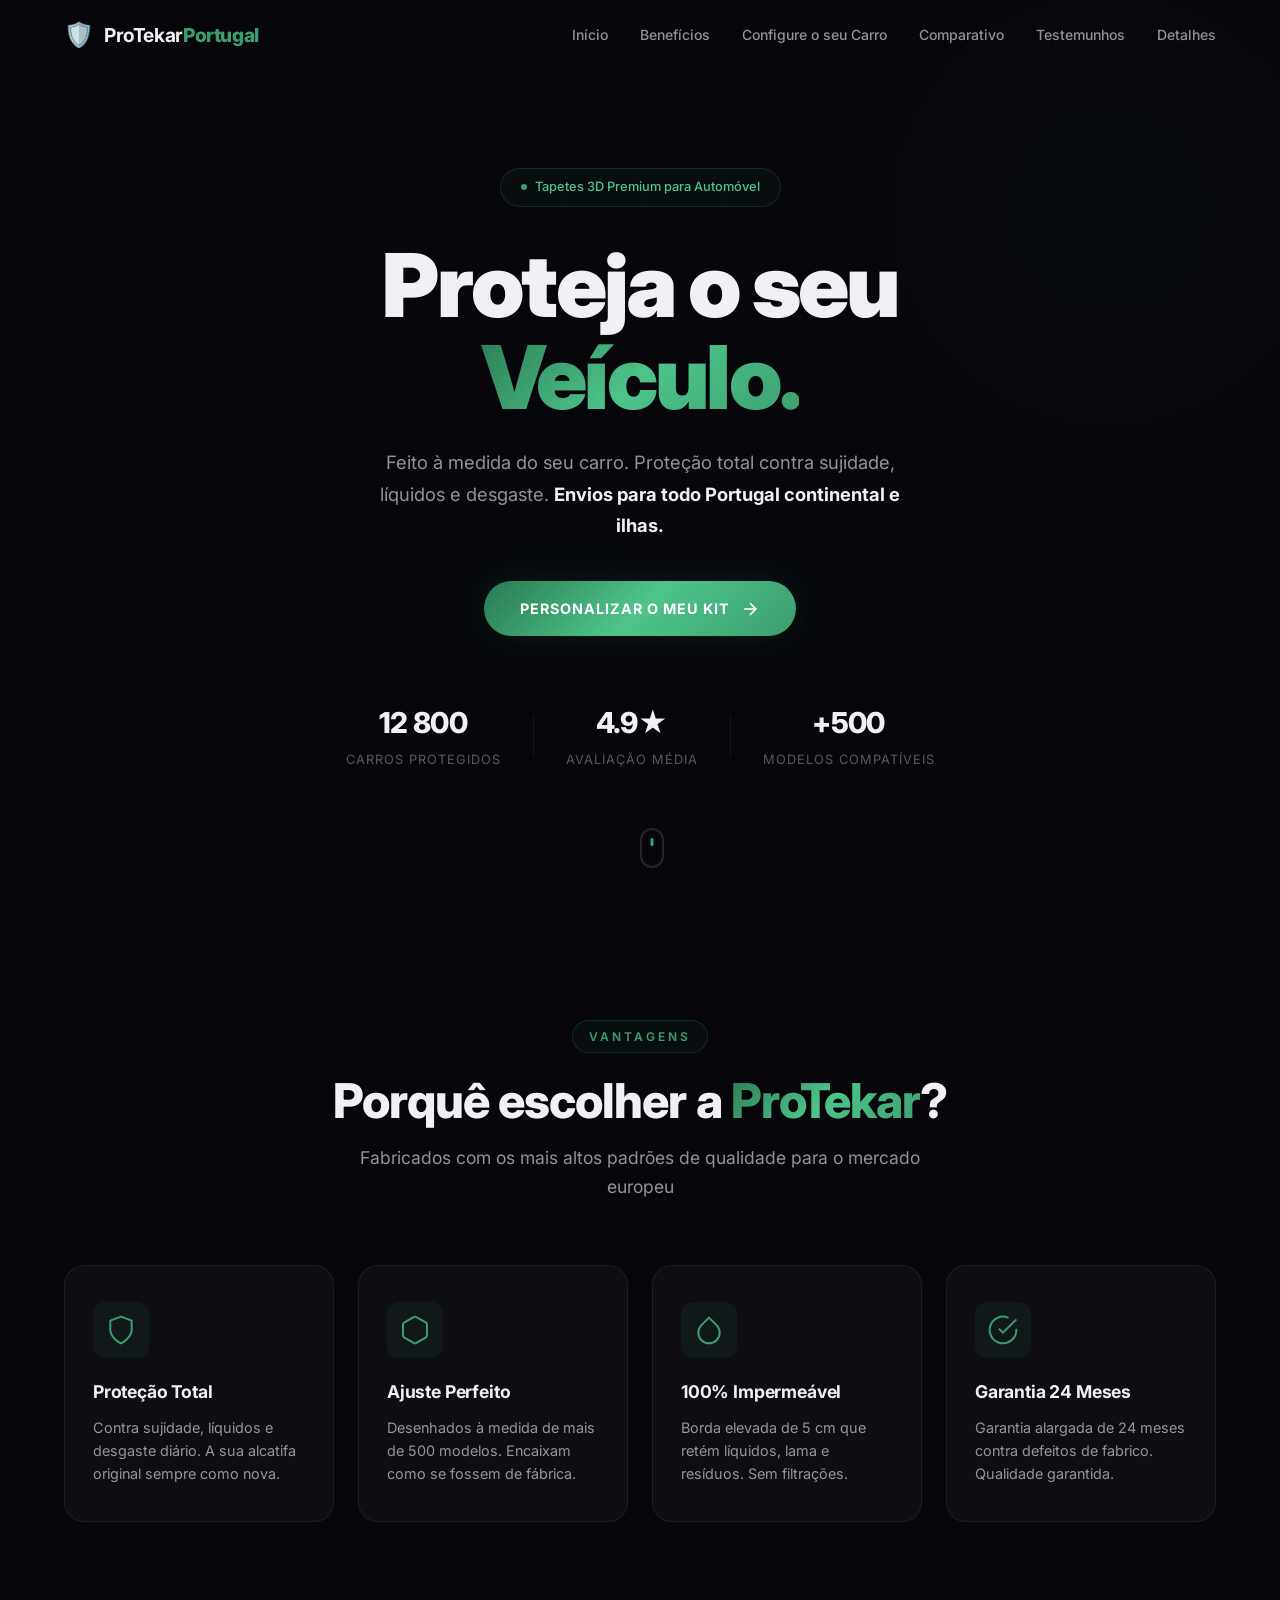
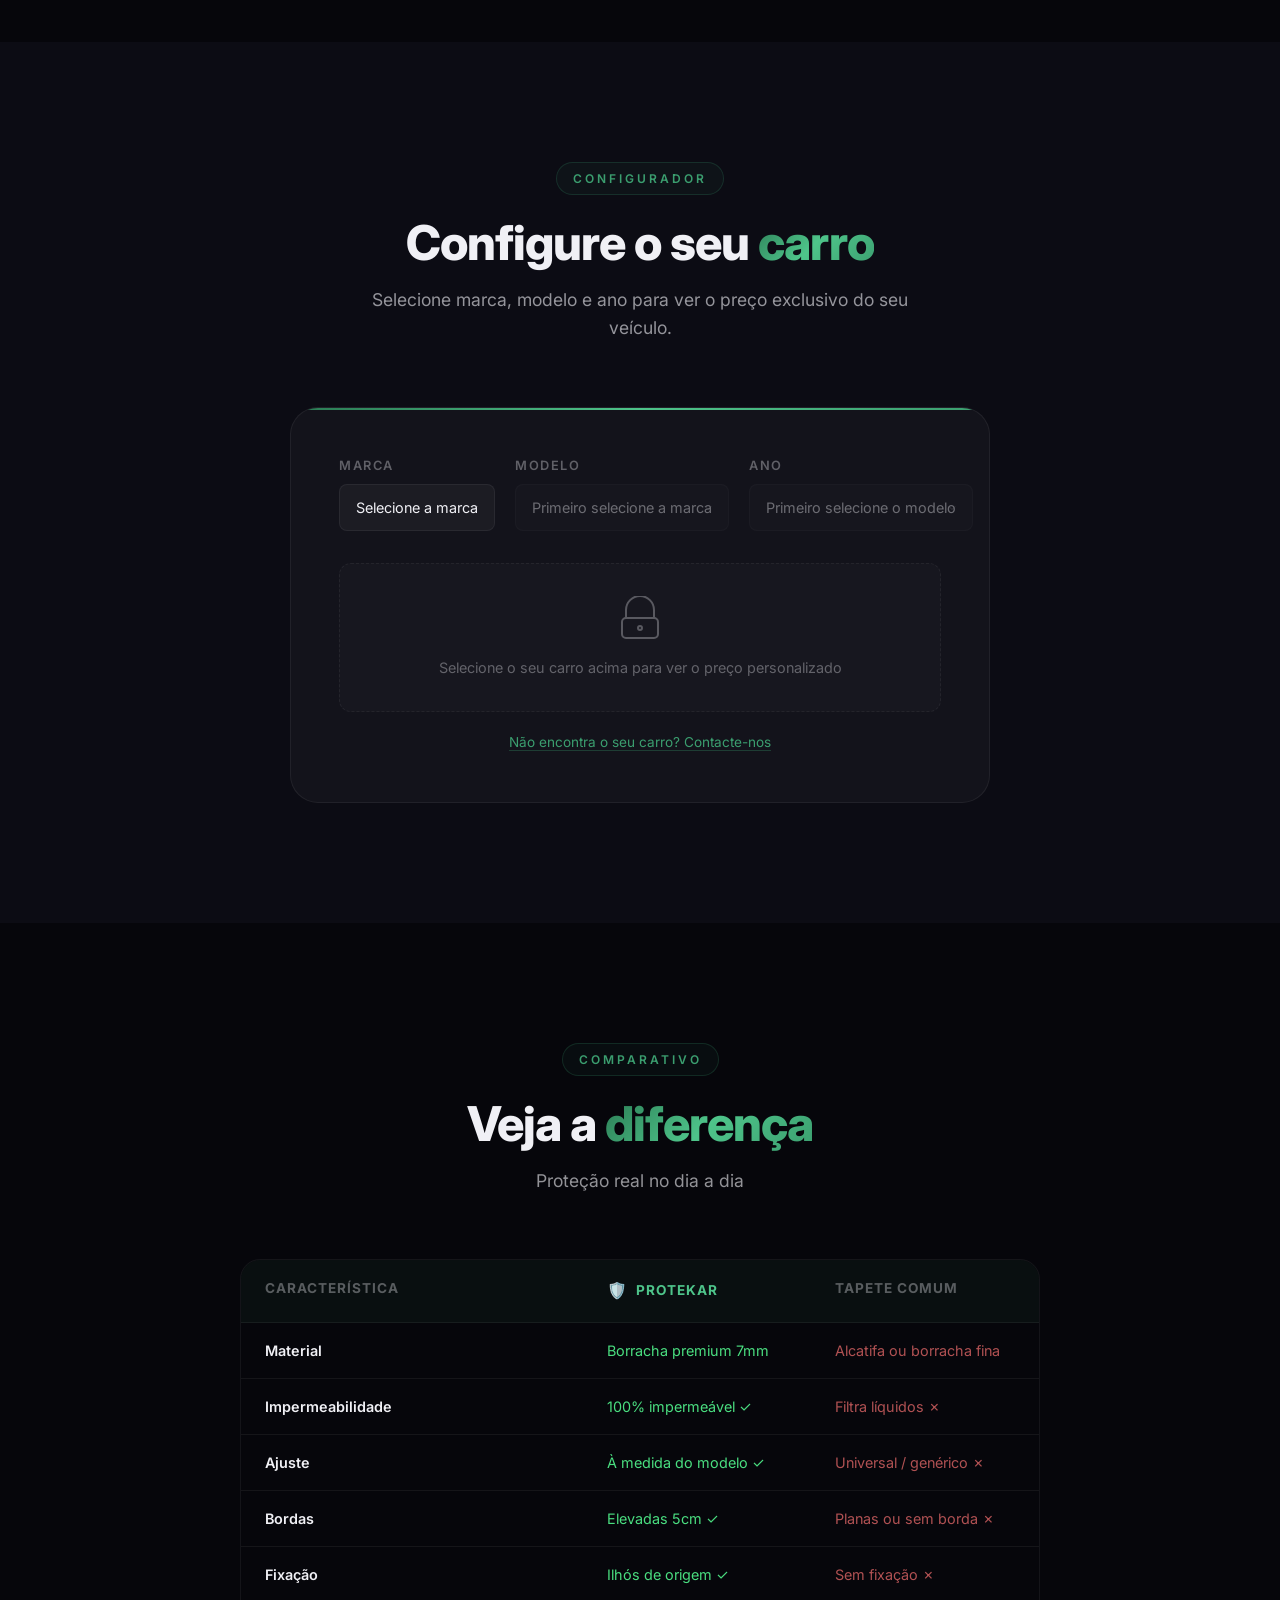
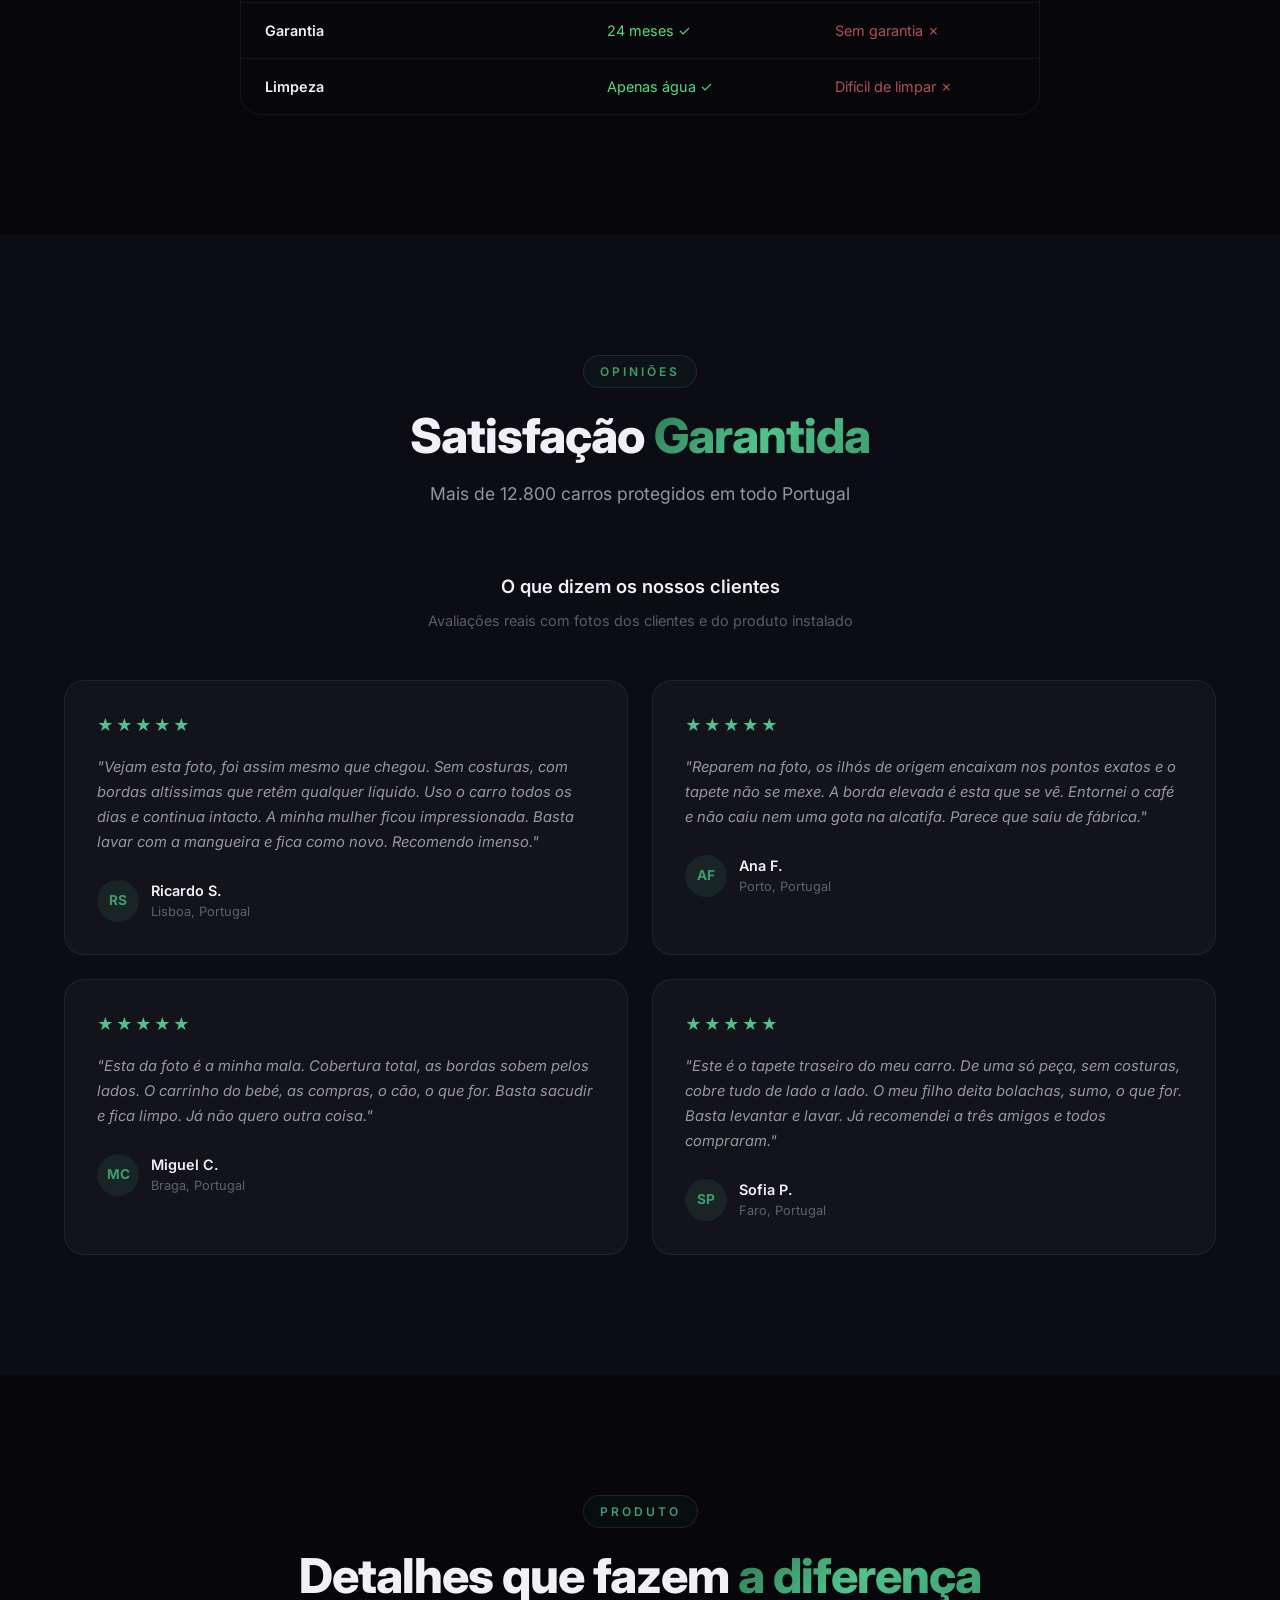
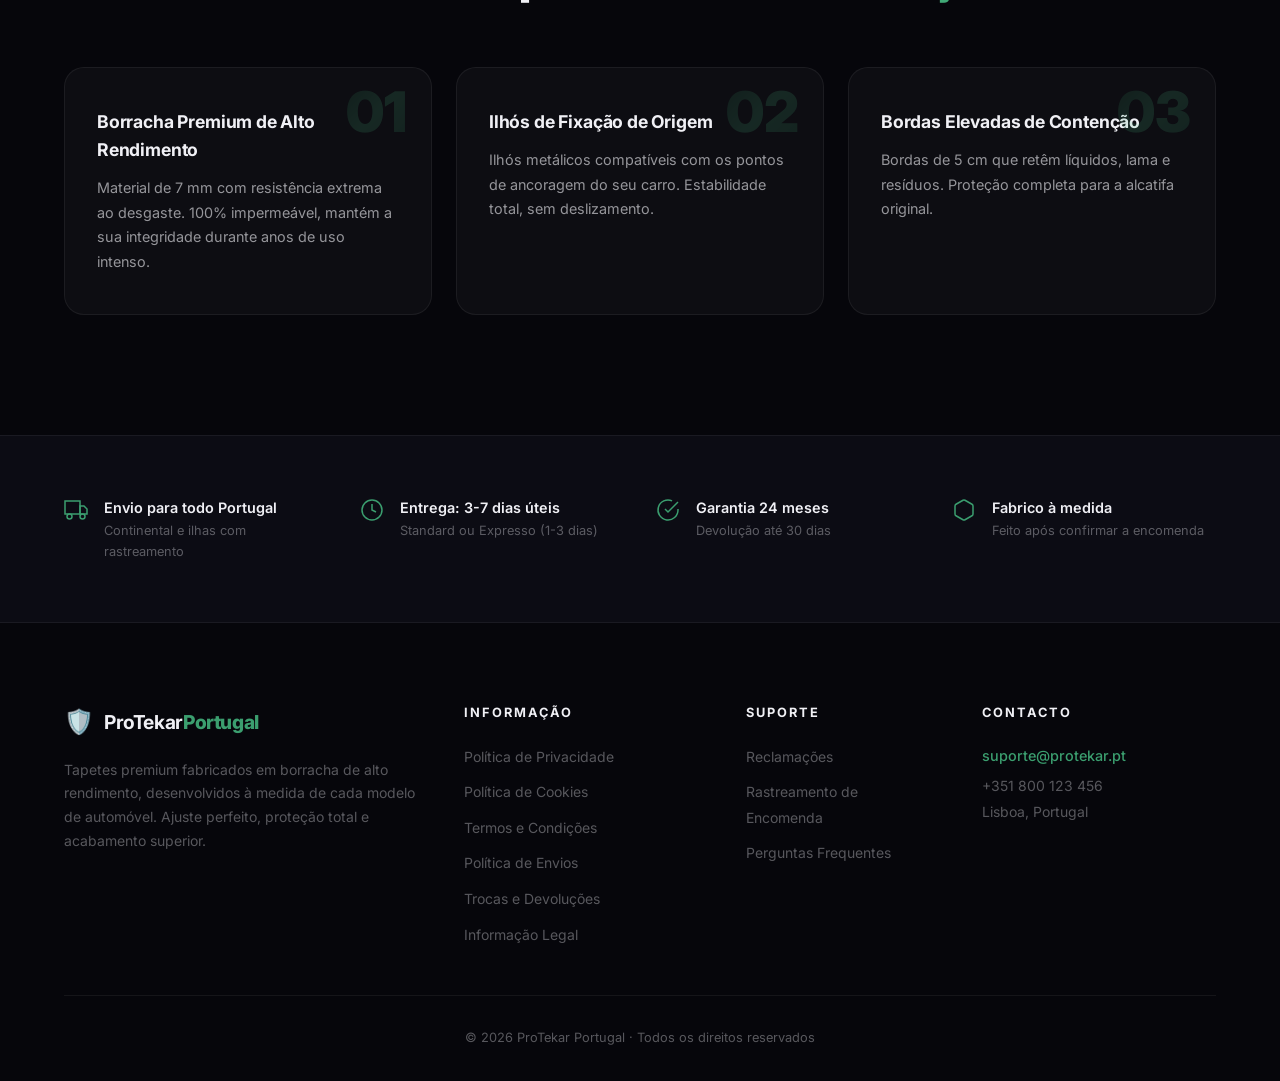
==== index.html @ abbcc883 "feat: ProTekar Portugal - landing page completa com design premium dark theme, configurador de veícu" ====
<!DOCTYPE html>
<html lang="pt-PT">
<head>
    <meta charset="UTF-8">
    <meta name="viewport" content="width=device-width, initial-scale=1.0">
    <title>ProTekar Portugal – Tapetes 3D Premium para o seu Carro</title>
    <meta name="description" content="Tapetes 3D premium feitos à medida para o seu carro. Proteção total contra sujidade, líquidos e desgaste. Envios para todo Portugal.">
    <meta name="keywords" content="tapetes carro, tapetes 3D, tapetes à medida, proteção carro, tapetes premium Portugal">
    <link rel="preconnect" href="https://fonts.googleapis.com">
    <link rel="preconnect" href="https://fonts.gstatic.com" crossorigin>
    <link href="https://fonts.googleapis.com/css2?family=Inter:wght@300;400;500;600;700;800;900&display=swap" rel="stylesheet">
    <link rel="stylesheet" href="index.css">
</head>
<body>
    <!-- Navegação -->
    <nav class="navbar" id="navbar">
        <div class="nav-container">
            <a href="#hero" class="nav-logo">
                <span class="logo-icon">🛡️</span>
                <span class="logo-text">ProTekar<span class="logo-country">Portugal</span></span>
            </a>
            <ul class="nav-links" id="navLinks">
                <li><a href="#hero">Início</a></li>
                <li><a href="#beneficios">Benefícios</a></li>
                <li><a href="#configurador">Configure o seu Carro</a></li>
                <li><a href="#comparativo">Comparativo</a></li>
                <li><a href="#testemunhos">Testemunhos</a></li>
                <li><a href="#detalhes">Detalhes</a></li>
            </ul>
            <button class="nav-toggle" id="navToggle" aria-label="Abrir menu">
                <span></span><span></span><span></span>
            </button>
        </div>
    </nav>

    <!-- Secção Hero -->
    <section class="hero" id="hero">
        <div class="hero-bg-effects">
            <div class="hero-orb hero-orb-1"></div>
            <div class="hero-orb hero-orb-2"></div>
            <div class="hero-orb hero-orb-3"></div>
            <div class="hero-grid"></div>
        </div>
        <div class="hero-container">
            <div class="hero-badge">
                <span class="badge-dot"></span>
                Tapetes 3D Premium para Automóvel
            </div>
            <h1 class="hero-title">
                Proteja o seu<br>
                <span class="hero-title-gradient">Veículo.</span>
            </h1>
            <p class="hero-subtitle">
                Feito à medida do seu carro. Proteção total contra sujidade, líquidos e desgaste.
                <strong>Envios para todo Portugal continental e ilhas.</strong>
            </p>
            <a href="#configurador" class="hero-cta">
                <span>PERSONALIZAR O MEU KIT</span>
                <svg width="20" height="20" viewBox="0 0 24 24" fill="none" stroke="currentColor" stroke-width="2"><path d="M5 12h14M12 5l7 7-7 7"/></svg>
            </a>
            <div class="hero-stats">
                <div class="hero-stat">
                    <span class="hero-stat-number" data-count="12800">0</span>
                    <span class="hero-stat-label">Carros Protegidos</span>
                </div>
                <div class="hero-stat-divider"></div>
                <div class="hero-stat">
                    <span class="hero-stat-number">4.9★</span>
                    <span class="hero-stat-label">Avaliação Média</span>
                </div>
                <div class="hero-stat-divider"></div>
                <div class="hero-stat">
                    <span class="hero-stat-number">+500</span>
                    <span class="hero-stat-label">Modelos Compatíveis</span>
                </div>
            </div>
        </div>
        <div class="scroll-indicator">
            <div class="scroll-arrow"></div>
        </div>
    </section>

    <!-- Secção Benefícios -->
    <section class="benefits" id="beneficios">
        <div class="container">
            <div class="section-header">
                <span class="section-tag">Vantagens</span>
                <h2 class="section-title">Porquê escolher a <span class="text-gradient">ProTekar</span>?</h2>
                <p class="section-subtitle">Fabricados com os mais altos padrões de qualidade para o mercado europeu</p>
            </div>
            <div class="benefits-grid">
                <div class="benefit-card">
                    <div class="benefit-icon">
                        <svg width="32" height="32" viewBox="0 0 24 24" fill="none" stroke="currentColor" stroke-width="1.5"><path d="M12 22s8-4 8-10V5l-8-3-8 3v7c0 6 8 10 8 10z"/></svg>
                    </div>
                    <h3>Proteção Total</h3>
                    <p>Contra sujidade, líquidos e desgaste diário. A sua alcatifa original sempre como nova.</p>
                </div>
                <div class="benefit-card">
                    <div class="benefit-icon">
                        <svg width="32" height="32" viewBox="0 0 24 24" fill="none" stroke="currentColor" stroke-width="1.5"><path d="M21 16V8a2 2 0 00-1-1.73l-7-4a2 2 0 00-2 0l-7 4A2 2 0 003 8v8a2 2 0 001 1.73l7 4a2 2 0 002 0l7-4A2 2 0 0021 16z"/></svg>
                    </div>
                    <h3>Ajuste Perfeito</h3>
                    <p>Desenhados à medida de mais de 500 modelos. Encaixam como se fossem de fábrica.</p>
                </div>
                <div class="benefit-card">
                    <div class="benefit-icon">
                        <svg width="32" height="32" viewBox="0 0 24 24" fill="none" stroke="currentColor" stroke-width="1.5"><path d="M12 2.69l5.66 5.66a8 8 0 11-11.31 0z"/></svg>
                    </div>
                    <h3>100% Impermeável</h3>
                    <p>Borda elevada de 5 cm que retém líquidos, lama e resíduos. Sem filtrações.</p>
                </div>
                <div class="benefit-card">
                    <div class="benefit-icon">
                        <svg width="32" height="32" viewBox="0 0 24 24" fill="none" stroke="currentColor" stroke-width="1.5"><path d="M22 11.08V12a10 10 0 11-5.93-9.14"/><polyline points="22 4 12 14.01 9 11.01"/></svg>
                    </div>
                    <h3>Garantia 24 Meses</h3>
                    <p>Garantia alargada de 24 meses contra defeitos de fabrico. Qualidade garantida.</p>
                </div>
            </div>
        </div>
    </section>

    <!-- Secção Configurador -->
    <section class="configurator" id="configurador">
        <div class="container">
            <div class="section-header">
                <span class="section-tag">Configurador</span>
                <h2 class="section-title">Configure o seu <span class="text-gradient">carro</span></h2>
                <p class="section-subtitle">Selecione marca, modelo e ano para ver o preço exclusivo do seu veículo.</p>
            </div>
            <div class="configurator-card">
                <div class="configurator-form">
                    <div class="form-group">
                        <label for="marca">Marca</label>
                        <select id="marca">
                            <option value="">Selecione a marca</option>
                            <option value="renault">Renault</option>
                            <option value="peugeot">Peugeot</option>
                            <option value="citroen">Citroën</option>
                            <option value="volkswagen">Volkswagen</option>
                            <option value="bmw">BMW</option>
                            <option value="mercedes">Mercedes-Benz</option>
                            <option value="audi">Audi</option>
                            <option value="seat">SEAT</option>
                            <option value="toyota">Toyota</option>
                            <option value="nissan">Nissan</option>
                            <option value="ford">Ford</option>
                            <option value="opel">Opel</option>
                            <option value="fiat">Fiat</option>
                            <option value="hyundai">Hyundai</option>
                            <option value="kia">Kia</option>
                            <option value="dacia">Dacia</option>
                            <option value="skoda">Škoda</option>
                            <option value="volvo">Volvo</option>
                            <option value="mazda">Mazda</option>
                            <option value="cupra">CUPRA</option>
                        </select>
                    </div>
                    <div class="form-group">
                        <label for="modelo">Modelo</label>
                        <select id="modelo" disabled>
                            <option value="">Primeiro selecione a marca</option>
                        </select>
                    </div>
                    <div class="form-group">
                        <label for="anio">Ano</label>
                        <select id="anio" disabled>
                            <option value="">Primeiro selecione o modelo</option>
                        </select>
                    </div>
                </div>
                <div class="configurator-result" id="configuradorResultado">
                    <div class="result-placeholder">
                        <svg width="48" height="48" viewBox="0 0 24 24" fill="none" stroke="currentColor" stroke-width="1" opacity="0.3"><rect x="3" y="11" width="18" height="10" rx="2"/><path d="M5 11V7a7 7 0 0114 0v4"/><circle cx="12" cy="16" r="1"/></svg>
                        <p>Selecione o seu carro acima para ver o preço personalizado</p>
                    </div>
                </div>
                <a href="#" class="config-help-link">Não encontra o seu carro? Contacte-nos</a>
            </div>
        </div>
    </section>

    <!-- Secção Comparativo -->
    <section class="comparison" id="comparativo">
        <div class="container">
            <div class="section-header">
                <span class="section-tag">Comparativo</span>
                <h2 class="section-title">Veja a <span class="text-gradient">diferença</span></h2>
                <p class="section-subtitle">Proteção real no dia a dia</p>
            </div>
            <div class="comparison-table">
                <div class="comparison-header">
                    <div class="comparison-feature-header">Característica</div>
                    <div class="comparison-protekar-header">
                        <span class="logo-icon-sm">🛡️</span> ProTekar
                    </div>
                    <div class="comparison-other-header">Tapete Comum</div>
                </div>
                <div class="comparison-row">
                    <div class="comparison-feature">Material</div>
                    <div class="comparison-protekar">Borracha premium 7mm</div>
                    <div class="comparison-other">Alcatifa ou borracha fina</div>
                </div>
                <div class="comparison-row">
                    <div class="comparison-feature">Impermeabilidade</div>
                    <div class="comparison-protekar">100% impermeável ✓</div>
                    <div class="comparison-other">Filtra líquidos ✗</div>
                </div>
                <div class="comparison-row">
                    <div class="comparison-feature">Ajuste</div>
                    <div class="comparison-protekar">À medida do modelo ✓</div>
                    <div class="comparison-other">Universal / genérico ✗</div>
                </div>
                <div class="comparison-row">
                    <div class="comparison-feature">Bordas</div>
                    <div class="comparison-protekar">Elevadas 5cm ✓</div>
                    <div class="comparison-other">Planas ou sem borda ✗</div>
                </div>
                <div class="comparison-row">
                    <div class="comparison-feature">Fixação</div>
                    <div class="comparison-protekar">Ilhós de origem ✓</div>
                    <div class="comparison-other">Sem fixação ✗</div>
                </div>
                <div class="comparison-row">
                    <div class="comparison-feature">Garantia</div>
                    <div class="comparison-protekar">24 meses ✓</div>
                    <div class="comparison-other">Sem garantia ✗</div>
                </div>
                <div class="comparison-row">
                    <div class="comparison-feature">Limpeza</div>
                    <div class="comparison-protekar">Apenas água ✓</div>
                    <div class="comparison-other">Difícil de limpar ✗</div>
                </div>
            </div>
        </div>
    </section>

    <!-- Secção Testemunhos -->
    <section class="testimonials" id="testemunhos">
        <div class="container">
            <div class="section-header">
                <span class="section-tag">Opiniões</span>
                <h2 class="section-title">Satisfação <span class="text-gradient">Garantida</span></h2>
                <p class="section-subtitle">Mais de 12.800 carros protegidos em todo Portugal</p>
            </div>
            <h3 class="testimonials-subheading">O que dizem os nossos clientes</h3>
            <p class="testimonials-note">Avaliações reais com fotos dos clientes e do produto instalado</p>
            <div class="testimonials-grid">
                <div class="testimonial-card">
                    <div class="testimonial-stars">★★★★★</div>
                    <p class="testimonial-text">"Vejam esta foto, foi assim mesmo que chegou. Sem costuras, com bordas altíssimas que retêm qualquer líquido. Uso o carro todos os dias e continua intacto. A minha mulher ficou impressionada. Basta lavar com a mangueira e fica como novo. Recomendo imenso."</p>
                    <div class="testimonial-author">
                        <div class="author-avatar">RS</div>
                        <div class="author-info">
                            <span class="author-name">Ricardo S.</span>
                            <span class="author-location">Lisboa, Portugal</span>
                        </div>
                    </div>
                </div>
                <div class="testimonial-card">
                    <div class="testimonial-stars">★★★★★</div>
                    <p class="testimonial-text">"Reparem na foto, os ilhós de origem encaixam nos pontos exatos e o tapete não se mexe. A borda elevada é esta que se vê. Entornei o café e não caiu nem uma gota na alcatifa. Parece que saiu de fábrica."</p>
                    <div class="testimonial-author">
                        <div class="author-avatar">AF</div>
                        <div class="author-info">
                            <span class="author-name">Ana F.</span>
                            <span class="author-location">Porto, Portugal</span>
                        </div>
                    </div>
                </div>
                <div class="testimonial-card">
                    <div class="testimonial-stars">★★★★★</div>
                    <p class="testimonial-text">"Esta da foto é a minha mala. Cobertura total, as bordas sobem pelos lados. O carrinho do bebé, as compras, o cão, o que for. Basta sacudir e fica limpo. Já não quero outra coisa."</p>
                    <div class="testimonial-author">
                        <div class="author-avatar">MC</div>
                        <div class="author-info">
                            <span class="author-name">Miguel C.</span>
                            <span class="author-location">Braga, Portugal</span>
                        </div>
                    </div>
                </div>
                <div class="testimonial-card">
                    <div class="testimonial-stars">★★★★★</div>
                    <p class="testimonial-text">"Este é o tapete traseiro do meu carro. De uma só peça, sem costuras, cobre tudo de lado a lado. O meu filho deita bolachas, sumo, o que for. Basta levantar e lavar. Já recomendei a três amigos e todos compraram."</p>
                    <div class="testimonial-author">
                        <div class="author-avatar">SP</div>
                        <div class="author-info">
                            <span class="author-name">Sofia P.</span>
                            <span class="author-location">Faro, Portugal</span>
                        </div>
                    </div>
                </div>
            </div>
        </div>
    </section>

    <!-- Secção Detalhes -->
    <section class="details" id="detalhes">
        <div class="container">
            <div class="section-header">
                <span class="section-tag">Produto</span>
                <h2 class="section-title">Detalhes que fazem <span class="text-gradient">a diferença</span></h2>
            </div>
            <div class="details-grid">
                <div class="detail-card">
                    <div class="detail-number">01</div>
                    <h3>Borracha Premium de Alto Rendimento</h3>
                    <p>Material de 7 mm com resistência extrema ao desgaste. 100% impermeável, mantém a sua integridade durante anos de uso intenso.</p>
                </div>
                <div class="detail-card">
                    <div class="detail-number">02</div>
                    <h3>Ilhós de Fixação de Origem</h3>
                    <p>Ilhós metálicos compatíveis com os pontos de ancoragem do seu carro. Estabilidade total, sem deslizamento.</p>
                </div>
                <div class="detail-card">
                    <div class="detail-number">03</div>
                    <h3>Bordas Elevadas de Contenção</h3>
                    <p>Bordas de 5 cm que retêm líquidos, lama e resíduos. Proteção completa para a alcatifa original.</p>
                </div>
            </div>
        </div>
    </section>

    <!-- Barra de Informações -->
    <section class="info-bar">
        <div class="container">
            <div class="info-items">
                <div class="info-item">
                    <svg width="24" height="24" viewBox="0 0 24 24" fill="none" stroke="currentColor" stroke-width="1.5"><rect x="1" y="3" width="15" height="13"/><polygon points="16 8 20 8 23 11 23 16 16 16 16 8"/><circle cx="5.5" cy="18.5" r="2.5"/><circle cx="18.5" cy="18.5" r="2.5"/></svg>
                    <div>
                        <strong>Envio para todo Portugal</strong>
                        <span>Continental e ilhas com rastreamento</span>
                    </div>
                </div>
                <div class="info-item">
                    <svg width="24" height="24" viewBox="0 0 24 24" fill="none" stroke="currentColor" stroke-width="1.5"><circle cx="12" cy="12" r="10"/><polyline points="12 6 12 12 16 14"/></svg>
                    <div>
                        <strong>Entrega: 3-7 dias úteis</strong>
                        <span>Standard ou Expresso (1-3 dias)</span>
                    </div>
                </div>
                <div class="info-item">
                    <svg width="24" height="24" viewBox="0 0 24 24" fill="none" stroke="currentColor" stroke-width="1.5"><path d="M22 11.08V12a10 10 0 11-5.93-9.14"/><polyline points="22 4 12 14.01 9 11.01"/></svg>
                    <div>
                        <strong>Garantia 24 meses</strong>
                        <span>Devolução até 30 dias</span>
                    </div>
                </div>
                <div class="info-item">
                    <svg width="24" height="24" viewBox="0 0 24 24" fill="none" stroke="currentColor" stroke-width="1.5"><path d="M21 16V8a2 2 0 00-1-1.73l-7-4a2 2 0 00-2 0l-7 4A2 2 0 003 8v8a2 2 0 001 1.73l7 4a2 2 0 002 0l7-4A2 2 0 0021 16z"/></svg>
                    <div>
                        <strong>Fabrico à medida</strong>
                        <span>Feito após confirmar a encomenda</span>
                    </div>
                </div>
            </div>
        </div>
    </section>

    <!-- Rodapé -->
    <footer class="footer">
        <div class="container">
            <div class="footer-grid">
                <div class="footer-brand">
                    <a href="#hero" class="nav-logo">
                        <span class="logo-icon">🛡️</span>
                        <span class="logo-text">ProTekar<span class="logo-country">Portugal</span></span>
                    </a>
                    <p>Tapetes premium fabricados em borracha de alto rendimento, desenvolvidos à medida de cada modelo de automóvel. Ajuste perfeito, proteção total e acabamento superior.</p>
                </div>
                <div class="footer-links">
                    <h4>Informação</h4>
                    <ul>
                        <li><a href="#">Política de Privacidade</a></li>
                        <li><a href="#">Política de Cookies</a></li>
                        <li><a href="#">Termos e Condições</a></li>
                        <li><a href="#">Política de Envios</a></li>
                        <li><a href="#">Trocas e Devoluções</a></li>
                        <li><a href="#">Informação Legal</a></li>
                    </ul>
                </div>
                <div class="footer-links">
                    <h4>Suporte</h4>
                    <ul>
                        <li><a href="#">Reclamações</a></li>
                        <li><a href="#">Rastreamento de Encomenda</a></li>
                        <li><a href="#">Perguntas Frequentes</a></li>
                    </ul>
                </div>
                <div class="footer-contact">
                    <h4>Contacto</h4>
                    <a href="mailto:suporte@protekar.pt" class="footer-email">suporte@protekar.pt</a>
                    <p class="footer-phone">+351 800 123 456</p>
                    <p class="footer-address">Lisboa, Portugal</p>
                </div>
            </div>
            <div class="footer-bottom">
                <p>© 2026 ProTekar Portugal · Todos os direitos reservados</p>
            </div>
        </div>
    </footer>

    <!-- CTA Flutuante -->
    <a href="#configurador" class="floating-cta" id="floatingCta">
        SELECIONE O SEU CARRO
    </a>

    <script src="app.js"></script>
</body>
</html>
---- index.css ----
/* ========================================
   ProTekar Portugal - Design System & Styles
   ======================================== */

/* CSS Custom Properties */
:root {
    --bg-primary: #06060b;
    --bg-secondary: #0c0c14;
    --bg-card: rgba(255, 255, 255, 0.03);
    --bg-card-hover: rgba(255, 255, 255, 0.06);
    --bg-glass: rgba(255, 255, 255, 0.04);
    --border-subtle: rgba(255, 255, 255, 0.06);
    --border-hover: rgba(255, 255, 255, 0.12);

    --text-primary: #f0f0f5;
    --text-secondary: rgba(240, 240, 245, 0.6);
    --text-muted: rgba(240, 240, 245, 0.35);

    --accent-1: #3b9e6f;
    --accent-2: #4ec48a;
    --accent-3: #2a7a53;
    --accent-glow: rgba(59, 158, 111, 0.15);
    --gradient-accent: linear-gradient(135deg, #2a7a53, #4ec48a, #3b9e6f);
    --gradient-bg: linear-gradient(180deg, #06060b 0%, #0a0a14 50%, #06060b 100%);

    --success: #4ade80;
    --danger: #f87171;

    --radius-sm: 8px;
    --radius-md: 12px;
    --radius-lg: 20px;
    --radius-xl: 28px;

    --shadow-sm: 0 2px 8px rgba(0, 0, 0, 0.3);
    --shadow-md: 0 8px 32px rgba(0, 0, 0, 0.4);
    --shadow-lg: 0 16px 64px rgba(0, 0, 0, 0.5);
    --shadow-glow: 0 0 40px var(--accent-glow);

    --font-family: 'Inter', -apple-system, BlinkMacSystemFont, sans-serif;
    --transition: 0.3s cubic-bezier(0.4, 0, 0.2, 1);
}

/* Reset & Base */
*, *::before, *::after {
    margin: 0;
    padding: 0;
    box-sizing: border-box;
}

html {
    scroll-behavior: smooth;
    scroll-padding-top: 80px;
}

body {
    font-family: var(--font-family);
    background: var(--bg-primary);
    color: var(--text-primary);
    line-height: 1.6;
    overflow-x: hidden;
    -webkit-font-smoothing: antialiased;
    -moz-osx-font-smoothing: grayscale;
}

.container {
    max-width: 1200px;
    margin: 0 auto;
    padding: 0 24px;
}

a {
    text-decoration: none;
    color: inherit;
    transition: var(--transition);
}

/* ========================================
   Typography
   ======================================== */
.text-gradient {
    background: var(--gradient-accent);
    -webkit-background-clip: text;
    -webkit-text-fill-color: transparent;
    background-clip: text;
}

.section-header {
    text-align: center;
    margin-bottom: 64px;
}

.section-tag {
    display: inline-block;
    font-size: 0.75rem;
    font-weight: 600;
    text-transform: uppercase;
    letter-spacing: 3px;
    color: var(--accent-1);
    padding: 6px 16px;
    border: 1px solid rgba(59, 158, 111, 0.2);
    border-radius: 50px;
    margin-bottom: 20px;
    background: rgba(59, 158, 111, 0.05);
}

.section-title {
    font-size: clamp(2rem, 4vw, 3rem);
    font-weight: 800;
    line-height: 1.15;
    margin-bottom: 16px;
    letter-spacing: -0.02em;
}

.section-subtitle {
    font-size: 1.1rem;
    color: var(--text-secondary);
    max-width: 560px;
    margin: 0 auto;
}

/* ========================================
   Navigation
   ======================================== */
.navbar {
    position: fixed;
    top: 0;
    left: 0;
    right: 0;
    z-index: 1000;
    padding: 16px 0;
    transition: var(--transition);
    background: transparent;
}

.navbar.scrolled {
    padding: 10px 0;
    background: rgba(6, 6, 11, 0.85);
    backdrop-filter: blur(20px);
    -webkit-backdrop-filter: blur(20px);
    border-bottom: 1px solid var(--border-subtle);
}

.nav-container {
    max-width: 1200px;
    margin: 0 auto;
    padding: 0 24px;
    display: flex;
    align-items: center;
    justify-content: space-between;
}

.nav-logo {
    display: flex;
    align-items: center;
    gap: 10px;
    font-weight: 700;
    font-size: 1.2rem;
}

.logo-icon {
    font-size: 1.5rem;
}

.logo-text {
    letter-spacing: -0.02em;
}

.logo-country {
    color: var(--accent-1);
    font-weight: 800;
}

.nav-links {
    display: flex;
    list-style: none;
    gap: 32px;
}

.nav-links a {
    font-size: 0.875rem;
    font-weight: 500;
    color: var(--text-secondary);
    position: relative;
    padding: 4px 0;
}

.nav-links a::after {
    content: '';
    position: absolute;
    bottom: -2px;
    left: 0;
    width: 0;
    height: 2px;
    background: var(--gradient-accent);
    border-radius: 2px;
    transition: width var(--transition);
}

.nav-links a:hover {
    color: var(--text-primary);
}

.nav-links a:hover::after {
    width: 100%;
}

.nav-toggle {
    display: none;
    flex-direction: column;
    gap: 5px;
    background: none;
    border: none;
    cursor: pointer;
    padding: 4px;
}

.nav-toggle span {
    width: 24px;
    height: 2px;
    background: var(--text-primary);
    border-radius: 2px;
    transition: var(--transition);
}

/* ========================================
   Hero Section
   ======================================== */
.hero {
    position: relative;
    min-height: 100vh;
    display: flex;
    align-items: center;
    justify-content: center;
    overflow: hidden;
    padding: 120px 24px 80px;
}

.hero-bg-effects {
    position: absolute;
    inset: 0;
    pointer-events: none;
}

.hero-orb {
    position: absolute;
    border-radius: 50%;
    filter: blur(120px);
    opacity: 0.4;
}

.hero-orb-1 {
    width: 600px;
    height: 600px;
    background: radial-gradient(circle, rgba(59, 158, 111, 0.15), transparent 70%);
    top: -10%;
    right: -10%;
    animation: orbFloat1 15s ease-in-out infinite;
}

.hero-orb-2 {
    width: 500px;
    height: 500px;
    background: radial-gradient(circle, rgba(42, 122, 83, 0.1), transparent 70%);
    bottom: -5%;
    left: -10%;
    animation: orbFloat2 18s ease-in-out infinite;
}

.hero-orb-3 {
    width: 300px;
    height: 300px;
    background: radial-gradient(circle, rgba(78, 196, 138, 0.08), transparent 70%);
    top: 40%;
    left: 30%;
    animation: orbFloat3 12s ease-in-out infinite;
}

.hero-grid {
    position: absolute;
    inset: 0;
    background-image:
        linear-gradient(rgba(255,255,255,0.015) 1px, transparent 1px),
        linear-gradient(90deg, rgba(255,255,255,0.015) 1px, transparent 1px);
    background-size: 80px 80px;
    mask-image: radial-gradient(ellipse 60% 60% at 50% 40%, black, transparent);
    -webkit-mask-image: radial-gradient(ellipse 60% 60% at 50% 40%, black, transparent);
}

@keyframes orbFloat1 {
    0%, 100% { transform: translate(0, 0) scale(1); }
    33% { transform: translate(-30px, 20px) scale(1.05); }
    66% { transform: translate(20px, -30px) scale(0.95); }
}

@keyframes orbFloat2 {
    0%, 100% { transform: translate(0, 0) scale(1); }
    33% { transform: translate(25px, -15px) scale(1.1); }
    66% { transform: translate(-20px, 25px) scale(0.9); }
}

@keyframes orbFloat3 {
    0%, 100% { transform: translate(0, 0); }
    50% { transform: translate(30px, -20px); }
}

.hero-container {
    position: relative;
    z-index: 1;
    text-align: center;
    max-width: 800px;
}

.hero-badge {
    display: inline-flex;
    align-items: center;
    gap: 8px;
    font-size: 0.8rem;
    font-weight: 500;
    color: var(--accent-2);
    padding: 8px 20px;
    border: 1px solid rgba(59, 158, 111, 0.2);
    border-radius: 50px;
    background: rgba(59, 158, 111, 0.05);
    margin-bottom: 32px;
    animation: fadeInUp 0.8s ease-out;
}

.badge-dot {
    width: 6px;
    height: 6px;
    border-radius: 50%;
    background: var(--accent-1);
    animation: pulse 2s ease-in-out infinite;
}

@keyframes pulse {
    0%, 100% { opacity: 1; transform: scale(1); }
    50% { opacity: 0.5; transform: scale(0.8); }
}

.hero-title {
    font-size: clamp(3rem, 8vw, 5.5rem);
    font-weight: 900;
    line-height: 1.05;
    letter-spacing: -0.03em;
    margin-bottom: 24px;
    animation: fadeInUp 0.8s ease-out 0.1s both;
}

.hero-title-gradient {
    background: var(--gradient-accent);
    -webkit-background-clip: text;
    -webkit-text-fill-color: transparent;
    background-clip: text;
}

.hero-subtitle {
    font-size: 1.15rem;
    color: var(--text-secondary);
    max-width: 520px;
    margin: 0 auto 40px;
    line-height: 1.7;
    animation: fadeInUp 0.8s ease-out 0.2s both;
}

.hero-subtitle strong {
    color: var(--text-primary);
}

.hero-cta {
    display: inline-flex;
    align-items: center;
    gap: 10px;
    padding: 16px 36px;
    background: var(--gradient-accent);
    color: #ffffff;
    font-weight: 700;
    font-size: 0.9rem;
    letter-spacing: 1px;
    border-radius: var(--radius-xl);
    box-shadow: var(--shadow-glow), var(--shadow-md);
    transition: var(--transition);
    animation: fadeInUp 0.8s ease-out 0.3s both;
}

.hero-cta:hover {
    transform: translateY(-2px);
    box-shadow: 0 0 60px var(--accent-glow), var(--shadow-lg);
}

.hero-cta svg {
    transition: transform var(--transition);
}

.hero-cta:hover svg {
    transform: translateX(4px);
}

.hero-stats {
    display: flex;
    align-items: center;
    justify-content: center;
    gap: 32px;
    margin-top: 64px;
    animation: fadeInUp 0.8s ease-out 0.4s both;
}

.hero-stat {
    text-align: center;
}

.hero-stat-number {
    display: block;
    font-size: 1.8rem;
    font-weight: 800;
    color: var(--text-primary);
    letter-spacing: -0.02em;
}

.hero-stat-label {
    font-size: 0.8rem;
    color: var(--text-muted);
    text-transform: uppercase;
    letter-spacing: 1px;
}

.hero-stat-divider {
    width: 1px;
    height: 40px;
    background: var(--border-subtle);
}

@keyframes fadeInUp {
    from { opacity: 0; transform: translateY(30px); }
    to { opacity: 1; transform: translateY(0); }
}

.scroll-indicator {
    position: absolute;
    bottom: 32px;
    left: 50%;
    transform: translateX(-50%);
    animation: fadeInUp 0.8s ease-out 0.6s both;
}

.scroll-arrow {
    width: 24px;
    height: 40px;
    border: 2px solid var(--border-hover);
    border-radius: 12px;
    position: relative;
}

.scroll-arrow::before {
    content: '';
    position: absolute;
    top: 8px;
    left: 50%;
    transform: translateX(-50%);
    width: 3px;
    height: 8px;
    background: var(--accent-1);
    border-radius: 3px;
    animation: scrollBounce 2s ease-in-out infinite;
}

@keyframes scrollBounce {
    0%, 100% { transform: translateX(-50%) translateY(0); opacity: 1; }
    50% { transform: translateX(-50%) translateY(10px); opacity: 0.3; }
}

/* ========================================
   Benefits Section
   ======================================== */
.benefits {
    padding: 120px 0;
    position: relative;
}

.benefits-grid {
    display: grid;
    grid-template-columns: repeat(4, 1fr);
    gap: 24px;
}

.benefit-card {
    padding: 36px 28px;
    background: var(--bg-card);
    border: 1px solid var(--border-subtle);
    border-radius: var(--radius-lg);
    transition: var(--transition);
    position: relative;
    overflow: hidden;
}

.benefit-card::before {
    content: '';
    position: absolute;
    top: 0;
    left: 0;
    right: 0;
    height: 2px;
    background: var(--gradient-accent);
    opacity: 0;
    transition: opacity var(--transition);
}

.benefit-card:hover {
    background: var(--bg-card-hover);
    border-color: var(--border-hover);
    transform: translateY(-4px);
}

.benefit-card:hover::before {
    opacity: 1;
}

.benefit-icon {
    width: 56px;
    height: 56px;
    display: flex;
    align-items: center;
    justify-content: center;
    border-radius: var(--radius-md);
    background: rgba(59, 158, 111, 0.08);
    color: var(--accent-1);
    margin-bottom: 20px;
}

.benefit-card h3 {
    font-size: 1.1rem;
    font-weight: 700;
    margin-bottom: 10px;
    letter-spacing: -0.01em;
}

.benefit-card p {
    font-size: 0.9rem;
    color: var(--text-secondary);
    line-height: 1.6;
}

/* ========================================
   Configurator Section
   ======================================== */
.configurator {
    padding: 120px 0;
    background: var(--bg-secondary);
}

.configurator-card {
    max-width: 700px;
    margin: 0 auto;
    background: var(--bg-card);
    border: 1px solid var(--border-subtle);
    border-radius: var(--radius-xl);
    padding: 48px;
    position: relative;
    overflow: hidden;
}

.configurator-card::before {
    content: '';
    position: absolute;
    top: 0;
    left: 0;
    right: 0;
    height: 2px;
    background: var(--gradient-accent);
}

.configurator-form {
    display: grid;
    grid-template-columns: repeat(3, 1fr);
    gap: 20px;
    margin-bottom: 32px;
}

.form-group {
    display: flex;
    flex-direction: column;
    gap: 8px;
}

.form-group label {
    font-size: 0.8rem;
    font-weight: 600;
    text-transform: uppercase;
    letter-spacing: 1.5px;
    color: var(--text-muted);
}

.form-group select {
    padding: 14px 16px;
    background: rgba(255, 255, 255, 0.04);
    border: 1px solid var(--border-subtle);
    border-radius: var(--radius-sm);
    color: var(--text-primary);
    font-family: var(--font-family);
    font-size: 0.9rem;
    cursor: pointer;
    transition: var(--transition);
    appearance: none;
    background-image: url("data:image/svg+xml,%3Csvg xmlns='http://www.w3.org/2000/svg' width='12' height='12' viewBox='0 0 24 24' fill='none' stroke='rgba(240,240,245,0.4)' stroke-width='2'%3E%3Cpolyline points='6 9 12 15 18 9'%3E%3C/polyline%3E%3C/svg%3E");
    background-repeat: no-repeat;
    background-position: right 14px center;
}

.form-group select:hover:not(:disabled) {
    border-color: var(--border-hover);
    background-color: rgba(255, 255, 255, 0.06);
}

.form-group select:focus {
    outline: none;
    border-color: var(--accent-1);
    box-shadow: 0 0 0 3px rgba(59, 158, 111, 0.1);
}

.form-group select:disabled {
    opacity: 0.4;
    cursor: not-allowed;
}

.form-group select option {
    background: #1a1a2e;
    color: var(--text-primary);
}

.configurator-result {
    padding: 32px;
    background: rgba(255, 255, 255, 0.02);
    border: 1px dashed var(--border-subtle);
    border-radius: var(--radius-md);
    text-align: center;
}

.result-placeholder {
    display: flex;
    flex-direction: column;
    align-items: center;
    gap: 12px;
}

.result-placeholder p {
    font-size: 0.9rem;
    color: var(--text-muted);
}

.config-help-link {
    display: block;
    text-align: center;
    margin-top: 20px;
    font-size: 0.85rem;
    color: var(--accent-1);
    text-decoration: underline;
    text-decoration-color: rgba(59, 158, 111, 0.3);
    text-underline-offset: 3px;
}

.config-help-link:hover {
    text-decoration-color: var(--accent-1);
}

/* ========================================
   Comparison Section
   ======================================== */
.comparison {
    padding: 120px 0;
}

.comparison-table {
    max-width: 800px;
    margin: 0 auto;
    border-radius: var(--radius-lg);
    overflow: hidden;
    border: 1px solid var(--border-subtle);
}

.comparison-header {
    display: grid;
    grid-template-columns: 1.5fr 1fr 1fr;
    background: rgba(59, 158, 111, 0.06);
    border-bottom: 1px solid var(--border-subtle);
}

.comparison-header > div {
    padding: 18px 24px;
    font-weight: 700;
    font-size: 0.85rem;
    text-transform: uppercase;
    letter-spacing: 1px;
}

.comparison-feature-header {
    color: var(--text-muted);
}

.comparison-protekar-header {
    color: var(--accent-2);
    display: flex;
    align-items: center;
    gap: 8px;
}

.logo-icon-sm {
    font-size: 1rem;
}

.comparison-other-header {
    color: var(--text-muted);
}

.comparison-row {
    display: grid;
    grid-template-columns: 1.5fr 1fr 1fr;
    border-bottom: 1px solid var(--border-subtle);
    transition: background var(--transition);
}

.comparison-row:last-child {
    border-bottom: none;
}

.comparison-row:hover {
    background: rgba(255, 255, 255, 0.02);
}

.comparison-row > div {
    padding: 16px 24px;
    font-size: 0.9rem;
}

.comparison-feature {
    font-weight: 600;
    color: var(--text-primary);
}

.comparison-protekar {
    color: var(--success);
}

.comparison-other {
    color: var(--danger);
    opacity: 0.7;
}

/* ========================================
   Testimonials Section
   ======================================== */
.testimonials {
    padding: 120px 0;
    background: var(--bg-secondary);
}

.testimonials-subheading {
    text-align: center;
    font-size: 1.15rem;
    font-weight: 600;
    margin-bottom: 8px;
    color: var(--text-primary);
}

.testimonials-note {
    text-align: center;
    font-size: 0.9rem;
    color: var(--text-muted);
    margin-bottom: 48px;
}

.testimonials-grid {
    display: grid;
    grid-template-columns: repeat(2, 1fr);
    gap: 24px;
}

.testimonial-card {
    padding: 32px;
    background: var(--bg-card);
    border: 1px solid var(--border-subtle);
    border-radius: var(--radius-lg);
    transition: var(--transition);
}

.testimonial-card:hover {
    border-color: var(--border-hover);
    transform: translateY(-2px);
}

.testimonial-stars {
    color: var(--accent-2);
    font-size: 1rem;
    margin-bottom: 16px;
    letter-spacing: 2px;
}

.testimonial-text {
    font-size: 0.92rem;
    color: var(--text-secondary);
    line-height: 1.7;
    margin-bottom: 24px;
    font-style: italic;
}

.testimonial-author {
    display: flex;
    align-items: center;
    gap: 12px;
}

.author-avatar {
    width: 42px;
    height: 42px;
    border-radius: 50%;
    background: rgba(59, 158, 111, 0.12);
    color: var(--accent-1);
    display: flex;
    align-items: center;
    justify-content: center;
    font-weight: 700;
    font-size: 0.85rem;
}

.author-info {
    display: flex;
    flex-direction: column;
}

.author-name {
    font-weight: 600;
    font-size: 0.9rem;
}

.author-location {
    font-size: 0.8rem;
    color: var(--text-muted);
}

/* ========================================
   Details Section
   ======================================== */
.details {
    padding: 120px 0;
}

.details-grid {
    display: grid;
    grid-template-columns: repeat(3, 1fr);
    gap: 24px;
}

.detail-card {
    padding: 40px 32px;
    background: var(--bg-card);
    border: 1px solid var(--border-subtle);
    border-radius: var(--radius-lg);
    position: relative;
    transition: var(--transition);
    overflow: hidden;
}

.detail-card:hover {
    border-color: var(--border-hover);
    transform: translateY(-4px);
    background: var(--bg-card-hover);
}

.detail-number {
    font-size: 3.5rem;
    font-weight: 900;
    background: var(--gradient-accent);
    -webkit-background-clip: text;
    -webkit-text-fill-color: transparent;
    background-clip: text;
    opacity: 0.15;
    position: absolute;
    top: 16px;
    right: 24px;
    line-height: 1;
}

.detail-card h3 {
    font-size: 1.1rem;
    font-weight: 700;
    margin-bottom: 12px;
    letter-spacing: -0.01em;
}

.detail-card p {
    font-size: 0.9rem;
    color: var(--text-secondary);
    line-height: 1.7;
}

/* ========================================
   Info Bar Section
   ======================================== */
.info-bar {
    padding: 60px 0;
    background: var(--bg-secondary);
    border-top: 1px solid var(--border-subtle);
    border-bottom: 1px solid var(--border-subtle);
}

.info-items {
    display: grid;
    grid-template-columns: repeat(4, 1fr);
    gap: 32px;
}

.info-item {
    display: flex;
    align-items: flex-start;
    gap: 16px;
}

.info-item svg {
    flex-shrink: 0;
    color: var(--accent-1);
    margin-top: 2px;
}

.info-item div {
    display: flex;
    flex-direction: column;
    gap: 2px;
}

.info-item strong {
    font-size: 0.9rem;
    font-weight: 600;
}

.info-item span {
    font-size: 0.8rem;
    color: var(--text-muted);
}

/* ========================================
   Footer
   ======================================== */
.footer {
    padding: 80px 0 32px;
    background: var(--bg-primary);
}

.footer-grid {
    display: grid;
    grid-template-columns: 1.5fr 1fr 0.8fr 1fr;
    gap: 48px;
    padding-bottom: 48px;
    border-bottom: 1px solid var(--border-subtle);
}

.footer-brand p {
    margin-top: 16px;
    font-size: 0.875rem;
    color: var(--text-muted);
    line-height: 1.7;
}

.footer-links h4,
.footer-contact h4 {
    font-size: 0.8rem;
    font-weight: 700;
    text-transform: uppercase;
    letter-spacing: 2px;
    color: var(--text-primary);
    margin-bottom: 20px;
}

.footer-links ul {
    list-style: none;
    display: flex;
    flex-direction: column;
    gap: 10px;
}

.footer-links a {
    font-size: 0.875rem;
    color: var(--text-muted);
}

.footer-links a:hover {
    color: var(--accent-1);
}

.footer-email {
    display: block;
    color: var(--accent-1);
    font-size: 0.9rem;
    font-weight: 500;
    margin-bottom: 8px;
}

.footer-phone,
.footer-address {
    font-size: 0.875rem;
    color: var(--text-muted);
    margin-top: 4px;
}

.footer-bottom {
    padding-top: 32px;
    text-align: center;
}

.footer-bottom p {
    font-size: 0.8rem;
    color: var(--text-muted);
}

/* ========================================
   Floating CTA
   ======================================== */
.floating-cta {
    position: fixed;
    bottom: 24px;
    left: 50%;
    transform: translateX(-50%) translateY(100px);
    padding: 14px 32px;
    background: var(--gradient-accent);
    color: #ffffff;
    font-weight: 700;
    font-size: 0.8rem;
    letter-spacing: 1.5px;
    border-radius: var(--radius-xl);
    box-shadow: var(--shadow-glow), var(--shadow-md);
    z-index: 999;
    opacity: 0;
    transition: var(--transition);
}

.floating-cta.visible {
    transform: translateX(-50%) translateY(0);
    opacity: 1;
}

.floating-cta:hover {
    box-shadow: 0 0 60px var(--accent-glow), var(--shadow-lg);
    transform: translateX(-50%) translateY(-2px);
}

/* ========================================
   Animations (Scroll Reveal)
   ======================================== */
.reveal {
    opacity: 0;
    transform: translateY(30px);
    transition: opacity 0.6s ease-out, transform 0.6s ease-out;
}

.reveal.visible {
    opacity: 1;
    transform: translateY(0);
}

/* ========================================
   Responsive Design
   ======================================== */
@media (max-width: 1024px) {
    .benefits-grid {
        grid-template-columns: repeat(2, 1fr);
    }
    .details-grid {
        grid-template-columns: repeat(2, 1fr);
    }
    .info-items {
        grid-template-columns: repeat(2, 1fr);
    }
    .footer-grid {
        grid-template-columns: repeat(2, 1fr);
    }
}

@media (max-width: 768px) {
    .nav-links {
        display: none;
        position: fixed;
        top: 0;
        left: 0;
        right: 0;
        bottom: 0;
        background: rgba(6, 6, 11, 0.98);
        flex-direction: column;
        align-items: center;
        justify-content: center;
        gap: 28px;
        z-index: 999;
    }

    .nav-links.active {
        display: flex;
    }

    .nav-links a {
        font-size: 1.3rem;
    }

    .nav-toggle {
        display: flex;
        z-index: 1001;
    }

    .hero-title {
        font-size: clamp(2.5rem, 10vw, 4rem);
    }

    .hero-stats {
        flex-direction: column;
        gap: 20px;
    }

    .hero-stat-divider {
        width: 40px;
        height: 1px;
    }

    .benefits-grid {
        grid-template-columns: 1fr;
    }

    .configurator-form {
        grid-template-columns: 1fr;
    }

    .configurator-card {
        padding: 32px 24px;
    }

    .comparison-table {
        font-size: 0.85rem;
    }

    .comparison-header > div,
    .comparison-row > div {
        padding: 12px 14px;
    }

    .testimonials-grid {
        grid-template-columns: 1fr;
    }

    .details-grid {
        grid-template-columns: 1fr;
    }

    .info-items {
        grid-template-columns: 1fr;
    }

    .footer-grid {
        grid-template-columns: 1fr;
    }
}

@media (max-width: 480px) {
    .hero {
        padding: 100px 16px 60px;
    }

    .section-title {
        font-size: 1.8rem;
    }

    .hero-cta {
        width: 100%;
        justify-content: center;
    }

    .comparison-header > div,
    .comparison-row > div {
        padding: 10px 10px;
        font-size: 0.78rem;
    }
}
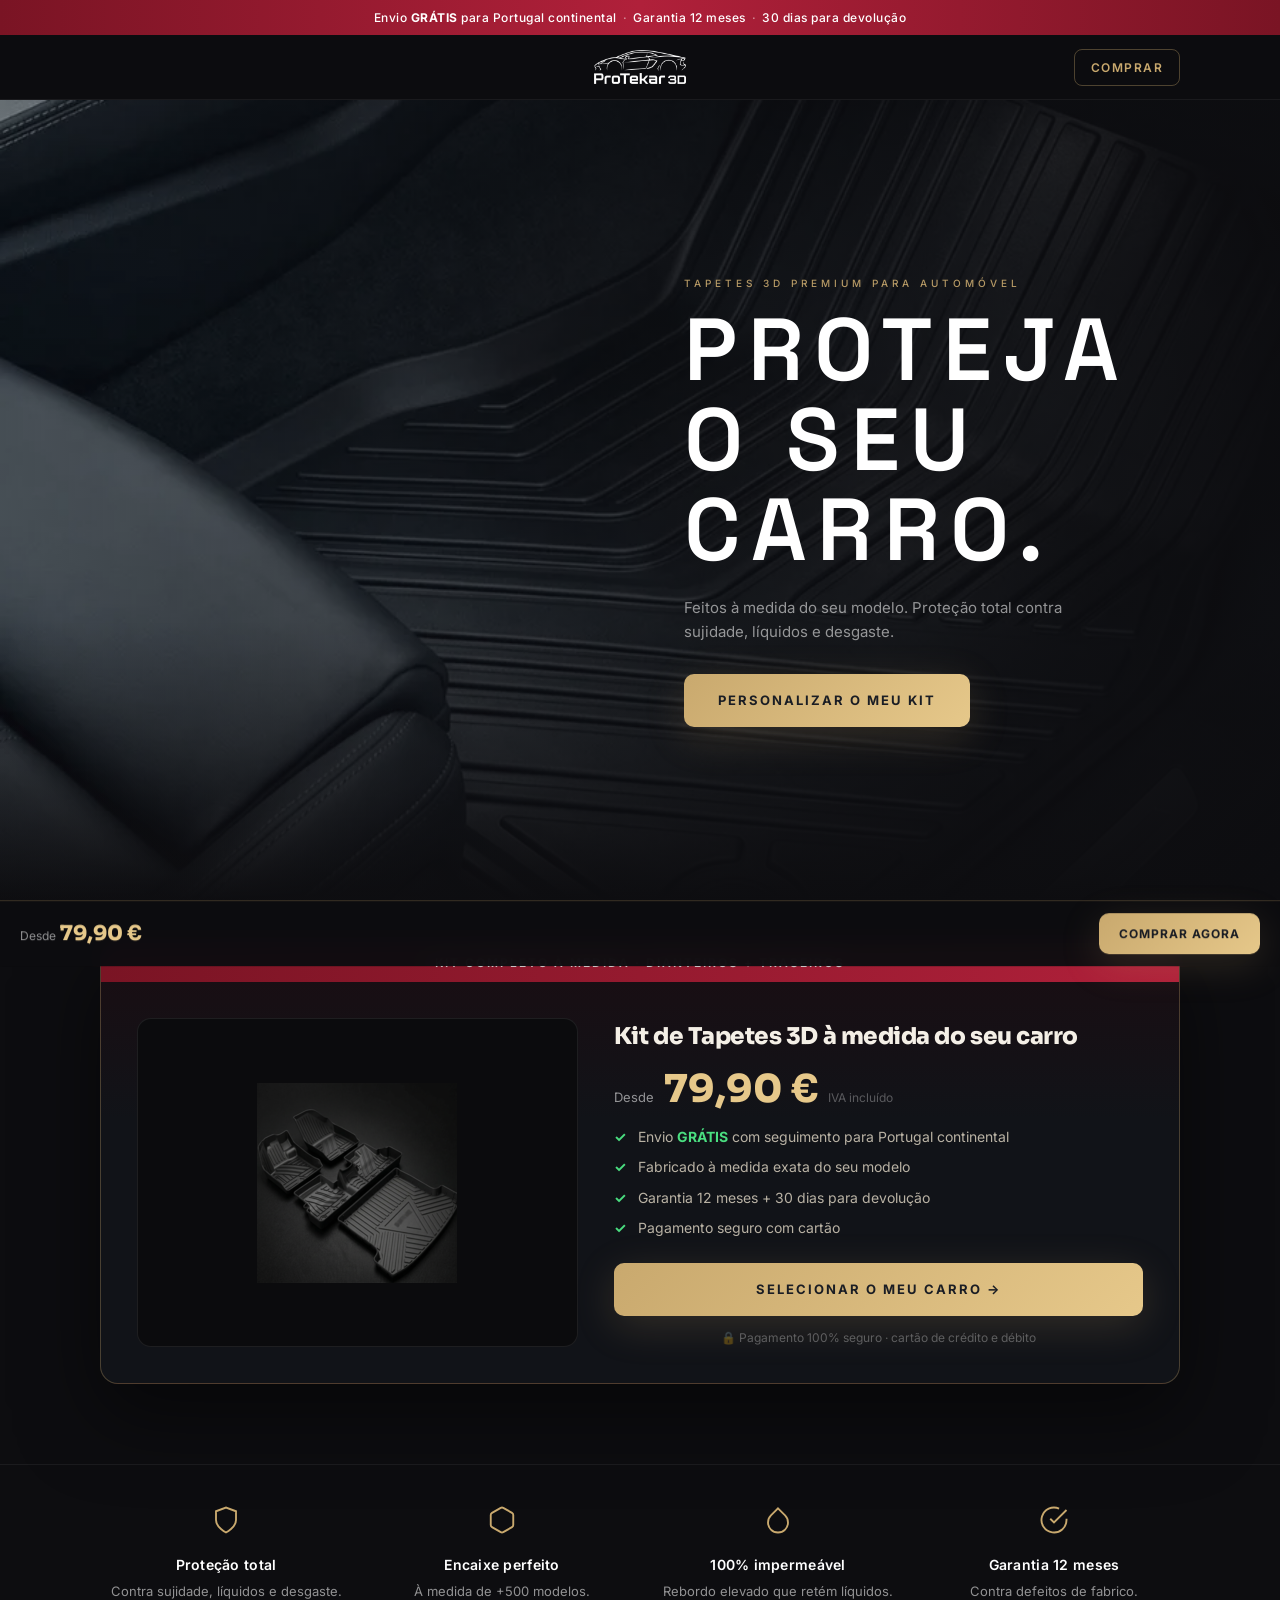
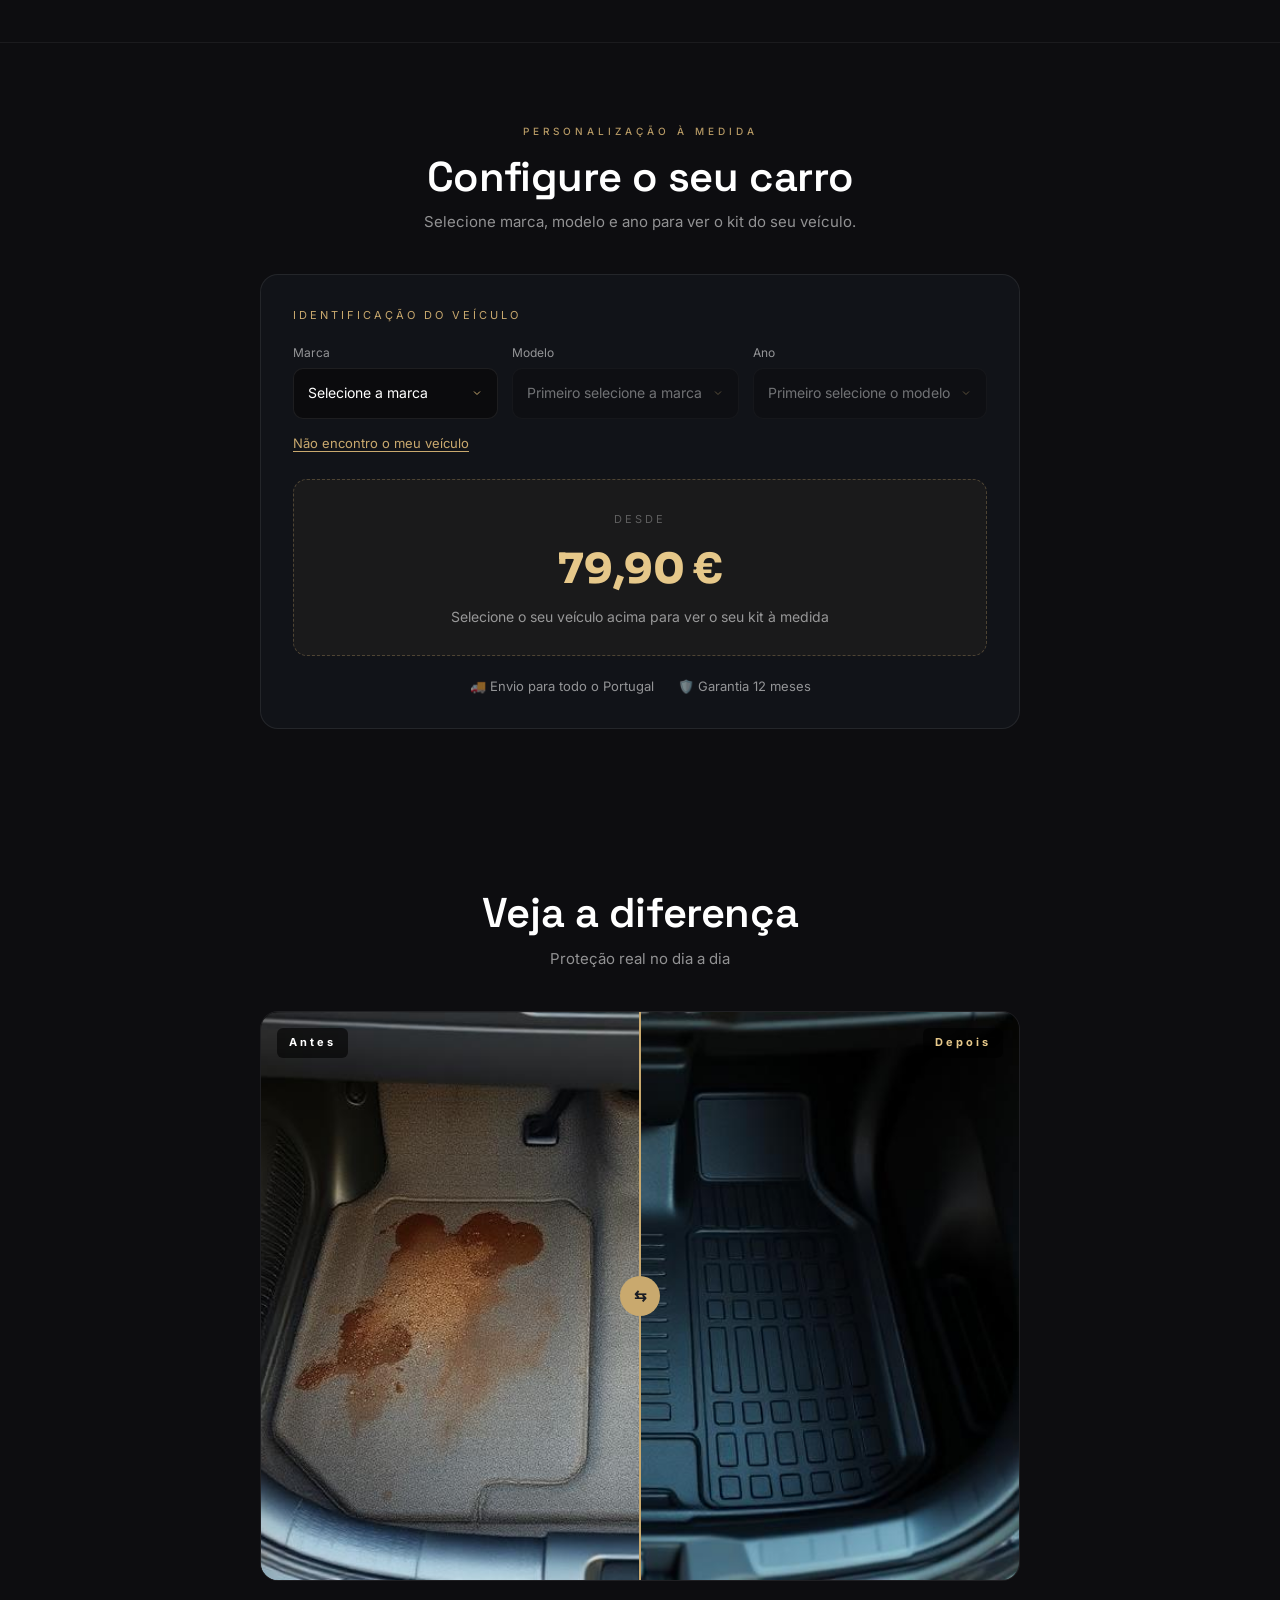
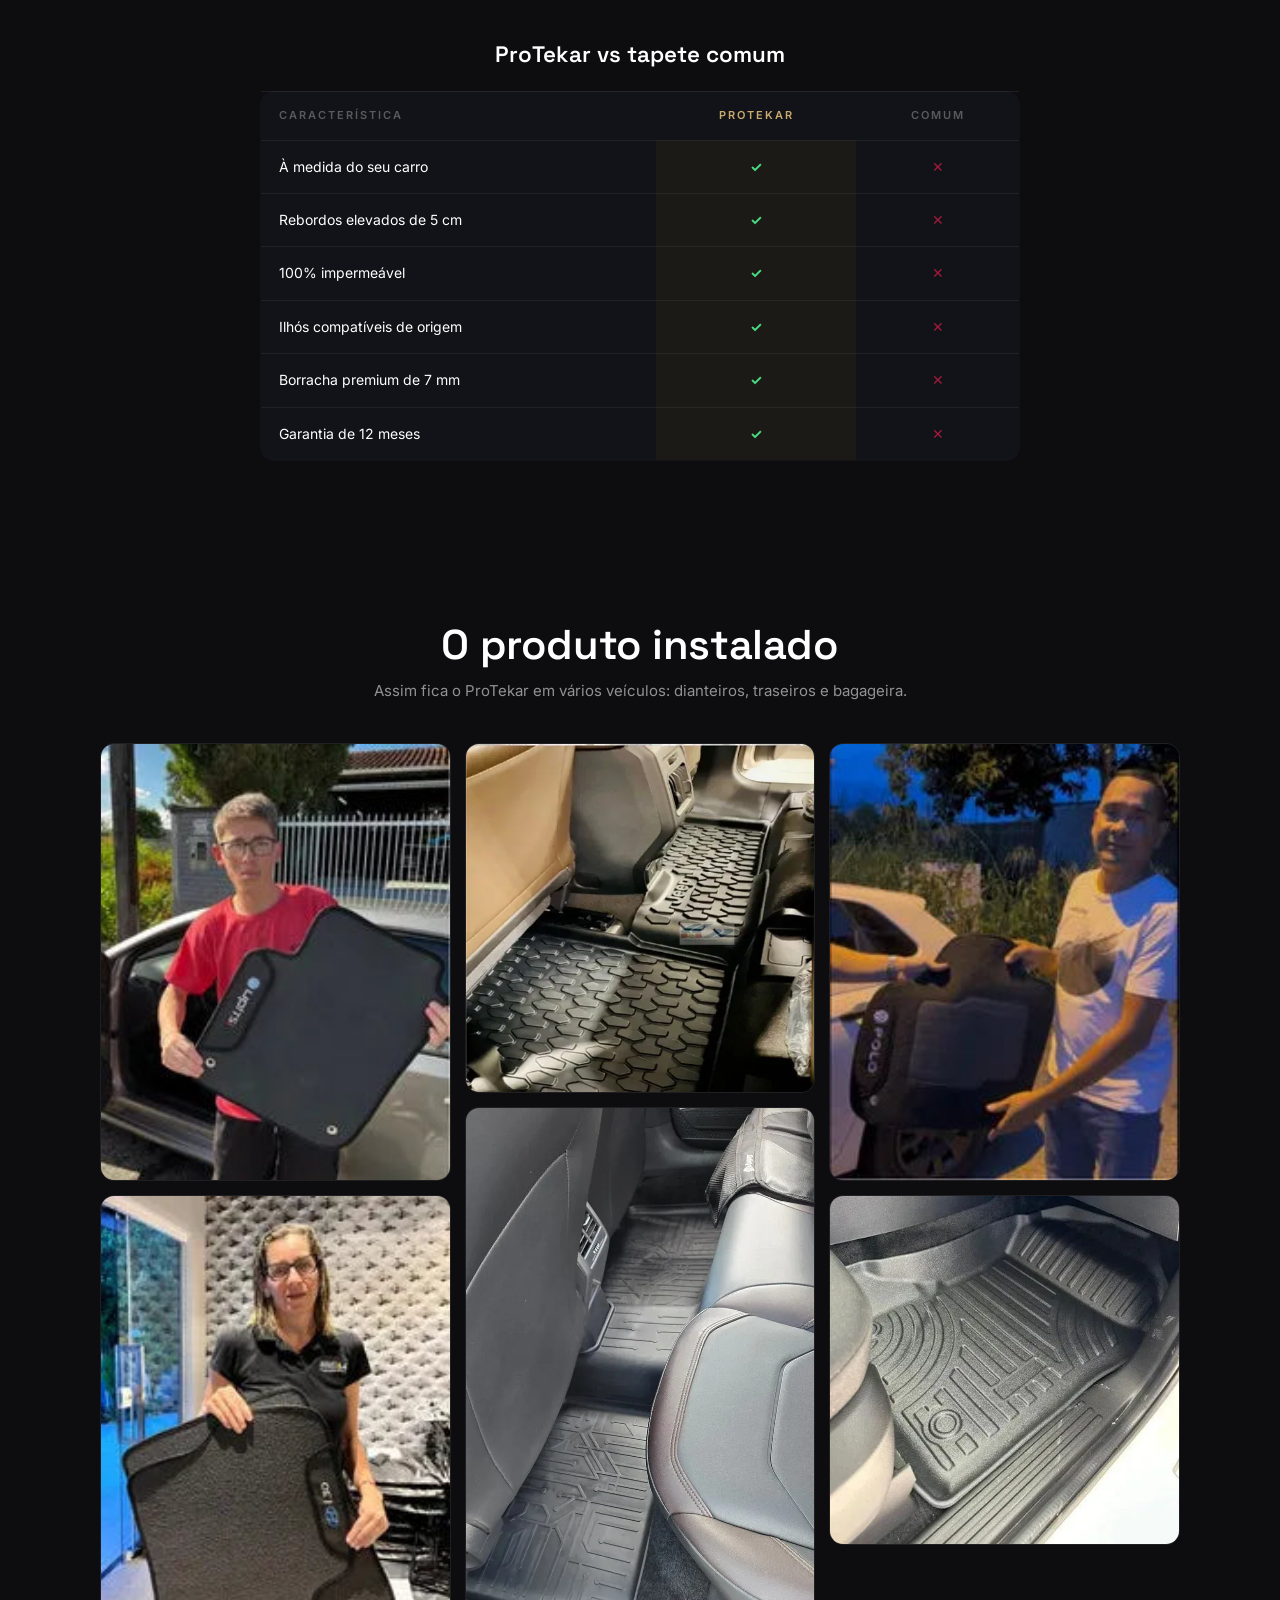
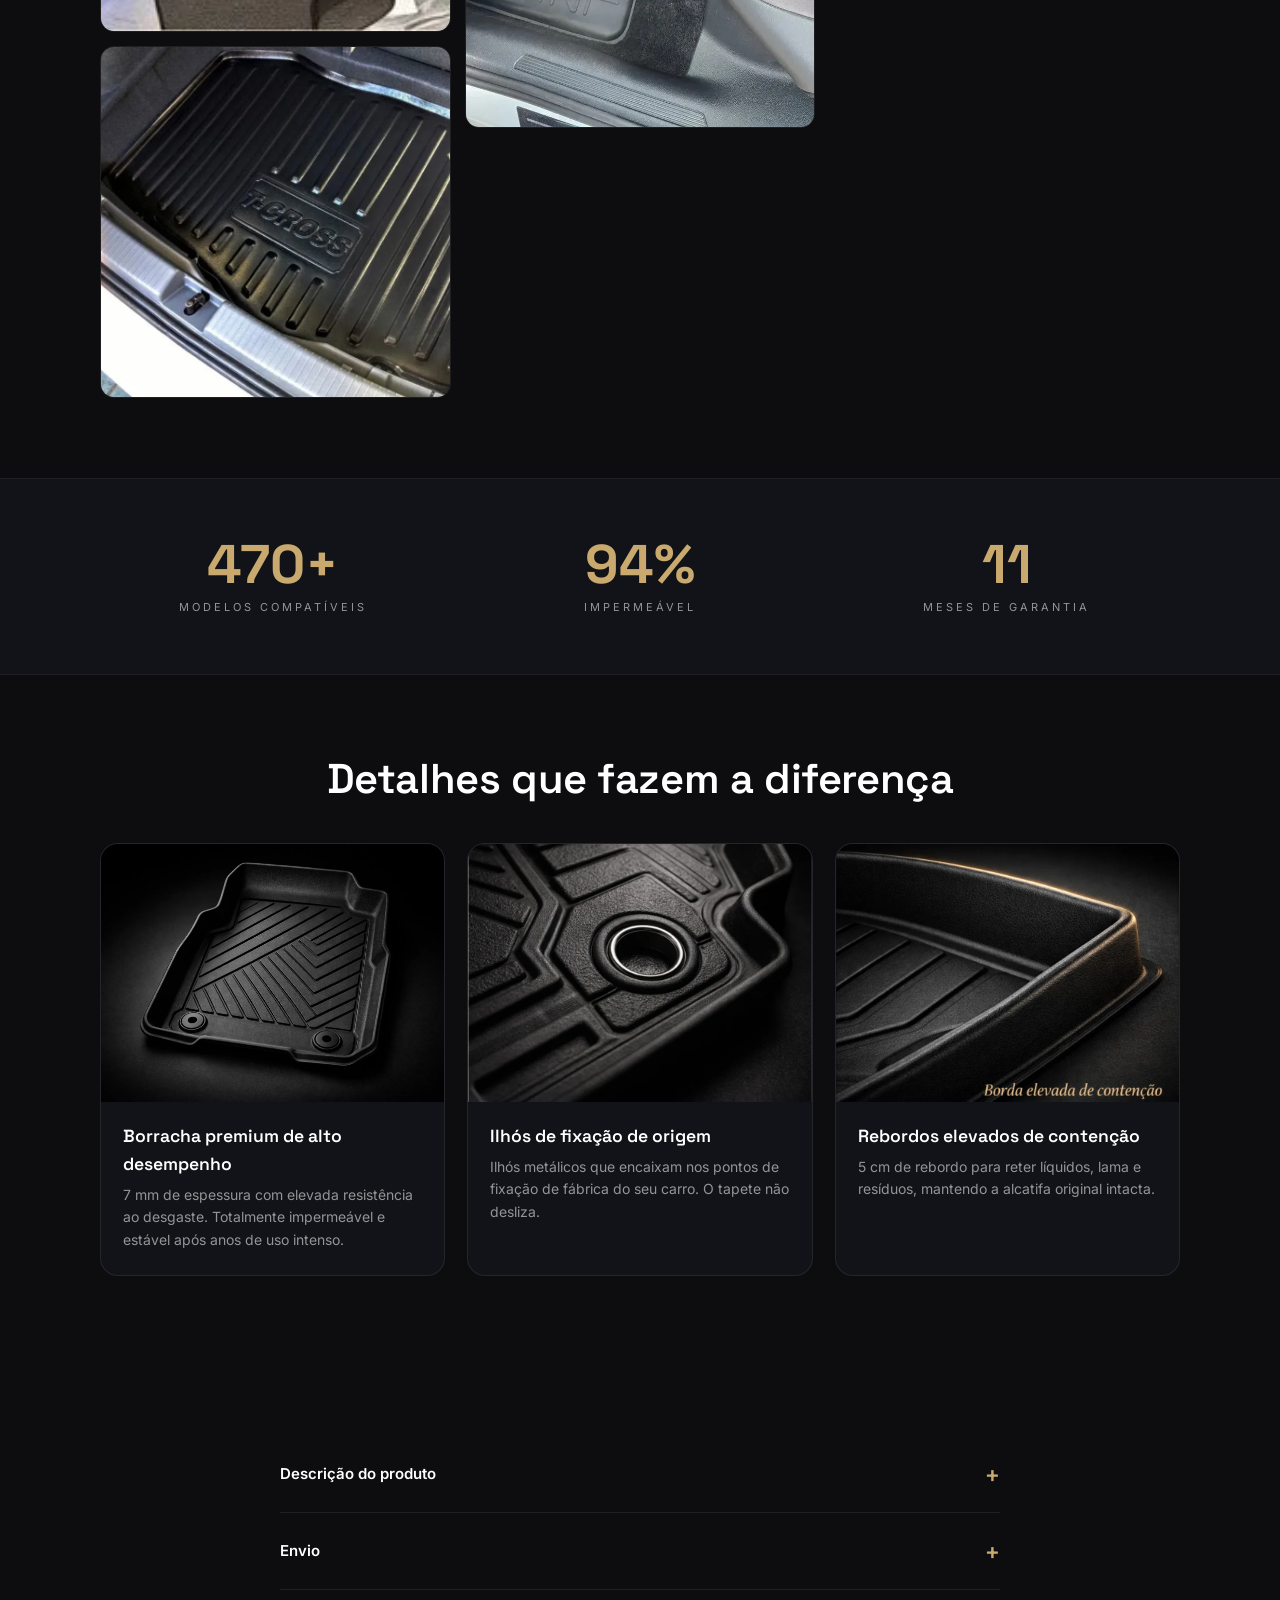
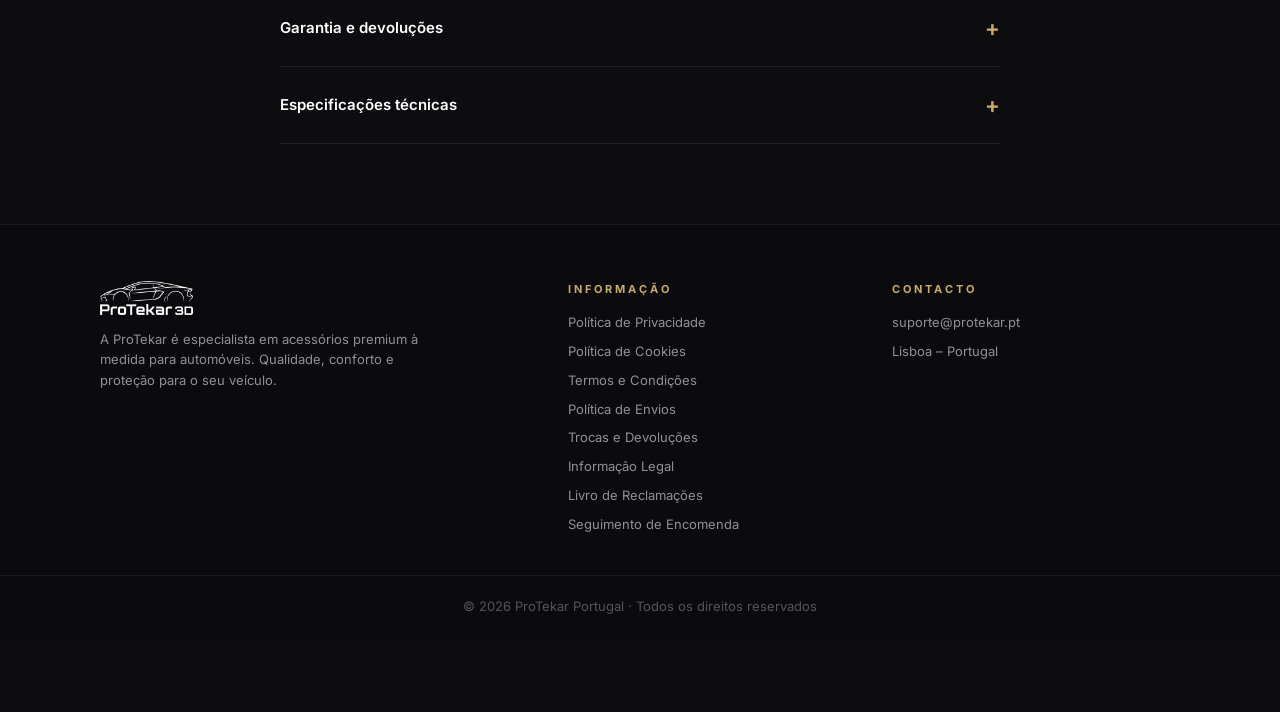
==== commit c393c42b: "Redesign com o sistema visual da ProTekar Uruguai - Novo design dark + dourado, logótipo e fotos do " ====
--- a/index.html
+++ b/index.html
@@ -3,408 +3,325 @@
 <head>
     <meta charset="UTF-8">
     <meta name="viewport" content="width=device-width, initial-scale=1.0">
-    <title>ProTekar Portugal – Tapetes 3D Premium para o seu Carro</title>
-    <meta name="description" content="Tapetes 3D premium feitos à medida para o seu carro. Proteção total contra sujidade, líquidos e desgaste. Envios para todo Portugal.">
-    <meta name="keywords" content="tapetes carro, tapetes 3D, tapetes à medida, proteção carro, tapetes premium Portugal">
+    <title>ProTekar Portugal – Tapetes 3D Premium para o seu Automóvel</title>
+    <meta name="description" content="Tapetes 3D premium feitos à medida do seu automóvel. Proteção total contra sujidade, líquidos e desgaste. Envios para todo o Portugal.">
     <link rel="preconnect" href="https://fonts.googleapis.com">
     <link rel="preconnect" href="https://fonts.gstatic.com" crossorigin>
-    <link href="https://fonts.googleapis.com/css2?family=Inter:wght@300;400;500;600;700;800;900&display=swap" rel="stylesheet">
+    <link href="https://fonts.googleapis.com/css2?family=Inter:wght@300;400;500;600;700;800&family=Space+Grotesk:wght@500;600;700&family=Sora:wght@600;700;800&display=swap" rel="stylesheet">
     <link rel="stylesheet" href="index.css">
 </head>
 <body>
-    <!-- Navegação -->
-    <nav class="navbar" id="navbar">
-        <div class="nav-container">
-            <a href="#hero" class="nav-logo">
-                <span class="logo-icon">🛡️</span>
-                <span class="logo-text">ProTekar<span class="logo-country">Portugal</span></span>
-            </a>
-            <ul class="nav-links" id="navLinks">
-                <li><a href="#hero">Início</a></li>
-                <li><a href="#beneficios">Benefícios</a></li>
-                <li><a href="#configurador">Configure o seu Carro</a></li>
-                <li><a href="#comparativo">Comparativo</a></li>
-                <li><a href="#testemunhos">Testemunhos</a></li>
-                <li><a href="#detalhes">Detalhes</a></li>
-            </ul>
-            <button class="nav-toggle" id="navToggle" aria-label="Abrir menu">
+    <!-- Announcement bar -->
+    <div class="announce">
+        <span>Envio <strong>GRÁTIS</strong> para Portugal continental</span>
+        <span class="announce-sep">·</span>
+        <span>Garantia 12 meses</span>
+        <span class="announce-sep">·</span>
+        <span>30 dias para devolução</span>
+    </div>
+
+    <!-- Header -->
+    <header class="header" id="header">
+        <div class="header-inner">
+            <button class="nav-toggle" id="navToggle" aria-label="Abrir menu" aria-expanded="false">
                 <span></span><span></span><span></span>
             </button>
-        </div>
-    </nav>
-
-    <!-- Secção Hero -->
+            <a href="#hero" class="header-logo" aria-label="ProTekar Portugal">
+                <img src="images/protekar-logo.png" alt="ProTekar 3D" width="140" height="40">
+            </a>
+            <a href="#oferta" class="header-cta">Comprar</a>
+        </div>
+        <nav class="nav-drawer" id="navDrawer">
+            <a href="#hero">Início</a>
+            <a href="#beneficios">Vantagens</a>
+            <a href="#configurador">Configure o seu carro</a>
+            <a href="#comparativo">Comparativo</a>
+            <a href="#galeria">Fotos do produto</a>
+            <a href="#detalhes">Detalhes</a>
+            <a href="#faq">Perguntas frequentes</a>
+        </nav>
+    </header>
+
+    <!-- Hero -->
     <section class="hero" id="hero">
-        <div class="hero-bg-effects">
-            <div class="hero-orb hero-orb-1"></div>
-            <div class="hero-orb hero-orb-2"></div>
-            <div class="hero-orb hero-orb-3"></div>
-            <div class="hero-grid"></div>
-        </div>
-        <div class="hero-container">
-            <div class="hero-badge">
-                <span class="badge-dot"></span>
-                Tapetes 3D Premium para Automóvel
-            </div>
-            <h1 class="hero-title">
-                Proteja o seu<br>
-                <span class="hero-title-gradient">Veículo.</span>
-            </h1>
-            <p class="hero-subtitle">
-                Feito à medida do seu carro. Proteção total contra sujidade, líquidos e desgaste.
-                <strong>Envios para todo Portugal continental e ilhas.</strong>
-            </p>
-            <a href="#configurador" class="hero-cta">
-                <span>PERSONALIZAR O MEU KIT</span>
-                <svg width="20" height="20" viewBox="0 0 24 24" fill="none" stroke="currentColor" stroke-width="2"><path d="M5 12h14M12 5l7 7-7 7"/></svg>
-            </a>
-            <div class="hero-stats">
-                <div class="hero-stat">
-                    <span class="hero-stat-number" data-count="12800">0</span>
-                    <span class="hero-stat-label">Carros Protegidos</span>
+        <img class="hero-bg" src="images/produto-instalado-carro.webp" alt="" aria-hidden="true">
+        <div class="hero-overlay"></div>
+        <div class="hero-content">
+            <p class="eyebrow">Tapetes 3D premium para automóvel</p>
+            <h1 class="hero-title">Proteja<br>o seu carro.</h1>
+            <p class="hero-sub">Feitos à medida do seu modelo. Proteção total contra sujidade, líquidos e desgaste.</p>
+            <a href="#configurador" class="btn-gold">Personalizar o meu kit</a>
+        </div>
+    </section>
+
+    <!-- Offer -->
+    <section class="offer" id="oferta">
+        <div class="container">
+            <div class="offer-card">
+                <div class="offer-strip">Kit completo à medida · dianteiros + traseiros</div>
+                <div class="offer-body">
+                    <div class="offer-media">
+                        <img src="images/completo.webp" alt="Kit completo de tapetes 3D ProTekar" loading="lazy">
+                    </div>
+                    <div class="offer-info">
+                        <h2 class="offer-title">Kit de Tapetes 3D à medida do seu carro</h2>
+                        <div class="offer-price">
+                            <span class="price-from">Desde</span>
+                            <span class="price-now" data-price></span>
+                            <span class="price-tax">IVA incluído</span>
+                        </div>
+                        <ul class="offer-list">
+                            <li>Envio <strong>GRÁTIS</strong> com seguimento para Portugal continental</li>
+                            <li>Fabricado à medida exata do seu modelo</li>
+                            <li>Garantia 12 meses + 30 dias para devolução</li>
+                            <li>Pagamento seguro com cartão</li>
+                        </ul>
+                        <a href="#configurador" class="btn-gold btn-block">Selecionar o meu carro →</a>
+                        <p class="offer-secure">🔒 Pagamento 100% seguro · cartão de crédito e débito</p>
+                    </div>
                 </div>
-                <div class="hero-stat-divider"></div>
-                <div class="hero-stat">
-                    <span class="hero-stat-number">4.9★</span>
-                    <span class="hero-stat-label">Avaliação Média</span>
-                </div>
-                <div class="hero-stat-divider"></div>
-                <div class="hero-stat">
-                    <span class="hero-stat-number">+500</span>
-                    <span class="hero-stat-label">Modelos Compatíveis</span>
-                </div>
-            </div>
-        </div>
-        <div class="scroll-indicator">
-            <div class="scroll-arrow"></div>
-        </div>
-    </section>
-
-    <!-- Secção Benefícios -->
+            </div>
+        </div>
+    </section>
+
+    <!-- Benefits -->
     <section class="benefits" id="beneficios">
-        <div class="container">
-            <div class="section-header">
-                <span class="section-tag">Vantagens</span>
-                <h2 class="section-title">Porquê escolher a <span class="text-gradient">ProTekar</span>?</h2>
-                <p class="section-subtitle">Fabricados com os mais altos padrões de qualidade para o mercado europeu</p>
-            </div>
-            <div class="benefits-grid">
-                <div class="benefit-card">
-                    <div class="benefit-icon">
-                        <svg width="32" height="32" viewBox="0 0 24 24" fill="none" stroke="currentColor" stroke-width="1.5"><path d="M12 22s8-4 8-10V5l-8-3-8 3v7c0 6 8 10 8 10z"/></svg>
-                    </div>
-                    <h3>Proteção Total</h3>
-                    <p>Contra sujidade, líquidos e desgaste diário. A sua alcatifa original sempre como nova.</p>
-                </div>
-                <div class="benefit-card">
-                    <div class="benefit-icon">
-                        <svg width="32" height="32" viewBox="0 0 24 24" fill="none" stroke="currentColor" stroke-width="1.5"><path d="M21 16V8a2 2 0 00-1-1.73l-7-4a2 2 0 00-2 0l-7 4A2 2 0 003 8v8a2 2 0 001 1.73l7 4a2 2 0 002 0l7-4A2 2 0 0021 16z"/></svg>
-                    </div>
-                    <h3>Ajuste Perfeito</h3>
-                    <p>Desenhados à medida de mais de 500 modelos. Encaixam como se fossem de fábrica.</p>
-                </div>
-                <div class="benefit-card">
-                    <div class="benefit-icon">
-                        <svg width="32" height="32" viewBox="0 0 24 24" fill="none" stroke="currentColor" stroke-width="1.5"><path d="M12 2.69l5.66 5.66a8 8 0 11-11.31 0z"/></svg>
-                    </div>
-                    <h3>100% Impermeável</h3>
-                    <p>Borda elevada de 5 cm que retém líquidos, lama e resíduos. Sem filtrações.</p>
-                </div>
-                <div class="benefit-card">
-                    <div class="benefit-icon">
-                        <svg width="32" height="32" viewBox="0 0 24 24" fill="none" stroke="currentColor" stroke-width="1.5"><path d="M22 11.08V12a10 10 0 11-5.93-9.14"/><polyline points="22 4 12 14.01 9 11.01"/></svg>
-                    </div>
-                    <h3>Garantia 24 Meses</h3>
-                    <p>Garantia alargada de 24 meses contra defeitos de fabrico. Qualidade garantida.</p>
-                </div>
-            </div>
-        </div>
-    </section>
-
-    <!-- Secção Configurador -->
+        <div class="container benefits-grid">
+            <div class="benefit">
+                <svg viewBox="0 0 24 24"><path d="M12 22s8-4 8-10V5l-8-3-8 3v7c0 6 8 10 8 10z"/></svg>
+                <h3>Proteção total</h3>
+                <p>Contra sujidade, líquidos e desgaste.</p>
+            </div>
+            <div class="benefit">
+                <svg viewBox="0 0 24 24"><path d="M21 16V8a2 2 0 00-1-1.73l-7-4a2 2 0 00-2 0l-7 4A2 2 0 003 8v8a2 2 0 001 1.73l7 4a2 2 0 002 0l7-4A2 2 0 0021 16z"/></svg>
+                <h3>Encaixe perfeito</h3>
+                <p>À medida de +500 modelos.</p>
+            </div>
+            <div class="benefit">
+                <svg viewBox="0 0 24 24"><path d="M12 2.69l5.66 5.66a8 8 0 11-11.31 0z"/></svg>
+                <h3>100% impermeável</h3>
+                <p>Rebordo elevado que retém líquidos.</p>
+            </div>
+            <div class="benefit">
+                <svg viewBox="0 0 24 24"><path d="M22 11.08V12a10 10 0 11-5.93-9.14"/><polyline points="22 4 12 14.01 9 11.01"/></svg>
+                <h3>Garantia 12 meses</h3>
+                <p>Contra defeitos de fabrico.</p>
+            </div>
+        </div>
+    </section>
+
+    <!-- Configurator -->
     <section class="configurator" id="configurador">
         <div class="container">
-            <div class="section-header">
-                <span class="section-tag">Configurador</span>
-                <h2 class="section-title">Configure o seu <span class="text-gradient">carro</span></h2>
-                <p class="section-subtitle">Selecione marca, modelo e ano para ver o preço exclusivo do seu veículo.</p>
-            </div>
-            <div class="configurator-card">
-                <div class="configurator-form">
-                    <div class="form-group">
-                        <label for="marca">Marca</label>
+            <div class="section-head">
+                <p class="eyebrow">Personalização à medida</p>
+                <h2 class="section-title">Configure o seu carro</h2>
+                <p class="section-sub">Selecione marca, modelo e ano para ver o kit do seu veículo.</p>
+            </div>
+            <div class="config-card">
+                <p class="config-label">Identificação do veículo</p>
+                <div class="config-form">
+                    <label>Marca
                         <select id="marca">
                             <option value="">Selecione a marca</option>
-                            <option value="renault">Renault</option>
-                            <option value="peugeot">Peugeot</option>
+                            <option value="audi">Audi</option>
+                            <option value="bmw">BMW</option>
                             <option value="citroen">Citroën</option>
-                            <option value="volkswagen">Volkswagen</option>
-                            <option value="bmw">BMW</option>
-                            <option value="mercedes">Mercedes-Benz</option>
-                            <option value="audi">Audi</option>
-                            <option value="seat">SEAT</option>
-                            <option value="toyota">Toyota</option>
-                            <option value="nissan">Nissan</option>
+                            <option value="cupra">CUPRA</option>
+                            <option value="dacia">Dacia</option>
+                            <option value="fiat">Fiat</option>
                             <option value="ford">Ford</option>
-                            <option value="opel">Opel</option>
-                            <option value="fiat">Fiat</option>
                             <option value="hyundai">Hyundai</option>
                             <option value="kia">Kia</option>
-                            <option value="dacia">Dacia</option>
+                            <option value="mazda">Mazda</option>
+                            <option value="mercedes">Mercedes-Benz</option>
+                            <option value="nissan">Nissan</option>
+                            <option value="opel">Opel</option>
+                            <option value="peugeot">Peugeot</option>
+                            <option value="renault">Renault</option>
+                            <option value="seat">SEAT</option>
                             <option value="skoda">Škoda</option>
+                            <option value="toyota">Toyota</option>
+                            <option value="volkswagen">Volkswagen</option>
                             <option value="volvo">Volvo</option>
-                            <option value="mazda">Mazda</option>
-                            <option value="cupra">CUPRA</option>
                         </select>
-                    </div>
-                    <div class="form-group">
-                        <label for="modelo">Modelo</label>
+                    </label>
+                    <label>Modelo
                         <select id="modelo" disabled>
                             <option value="">Primeiro selecione a marca</option>
                         </select>
-                    </div>
-                    <div class="form-group">
-                        <label for="anio">Ano</label>
+                    </label>
+                    <label>Ano
                         <select id="anio" disabled>
                             <option value="">Primeiro selecione o modelo</option>
                         </select>
-                    </div>
+                    </label>
                 </div>
-                <div class="configurator-result" id="configuradorResultado">
-                    <div class="result-placeholder">
-                        <svg width="48" height="48" viewBox="0 0 24 24" fill="none" stroke="currentColor" stroke-width="1" opacity="0.3"><rect x="3" y="11" width="18" height="10" rx="2"/><path d="M5 11V7a7 7 0 0114 0v4"/><circle cx="12" cy="16" r="1"/></svg>
-                        <p>Selecione o seu carro acima para ver o preço personalizado</p>
-                    </div>
+                <a href="mailto:suporte@protekar.pt" class="config-help">Não encontro o meu veículo</a>
+                <div class="config-result" id="configuradorResultado"></div>
+                <div class="config-foot">
+                    <span>🚚 Envio para todo o Portugal</span>
+                    <span>🛡️ Garantia 12 meses</span>
                 </div>
-                <a href="#" class="config-help-link">Não encontra o seu carro? Contacte-nos</a>
-            </div>
-        </div>
-    </section>
-
-    <!-- Secção Comparativo -->
-    <section class="comparison" id="comparativo">
-        <div class="container">
-            <div class="section-header">
-                <span class="section-tag">Comparativo</span>
-                <h2 class="section-title">Veja a <span class="text-gradient">diferença</span></h2>
-                <p class="section-subtitle">Proteção real no dia a dia</p>
-            </div>
-            <div class="comparison-table">
-                <div class="comparison-header">
-                    <div class="comparison-feature-header">Característica</div>
-                    <div class="comparison-protekar-header">
-                        <span class="logo-icon-sm">🛡️</span> ProTekar
-                    </div>
-                    <div class="comparison-other-header">Tapete Comum</div>
+            </div>
+        </div>
+    </section>
+
+    <!-- Before / after -->
+    <section class="compare" id="comparativo">
+        <div class="container">
+            <div class="section-head">
+                <h2 class="section-title">Veja a diferença</h2>
+                <p class="section-sub">Proteção real no dia a dia</p>
+            </div>
+            <div class="ba" id="beforeAfter">
+                <img src="images/depois-tapete.jpg" alt="Tapete ProTekar depois de usar" class="ba-img">
+                <div class="ba-before" id="baBefore">
+                    <img src="images/antes-tapete.jpg" alt="Alcatifa original sem proteção" class="ba-img">
                 </div>
-                <div class="comparison-row">
-                    <div class="comparison-feature">Material</div>
-                    <div class="comparison-protekar">Borracha premium 7mm</div>
-                    <div class="comparison-other">Alcatifa ou borracha fina</div>
-                </div>
-                <div class="comparison-row">
-                    <div class="comparison-feature">Impermeabilidade</div>
-                    <div class="comparison-protekar">100% impermeável ✓</div>
-                    <div class="comparison-other">Filtra líquidos ✗</div>
-                </div>
-                <div class="comparison-row">
-                    <div class="comparison-feature">Ajuste</div>
-                    <div class="comparison-protekar">À medida do modelo ✓</div>
-                    <div class="comparison-other">Universal / genérico ✗</div>
-                </div>
-                <div class="comparison-row">
-                    <div class="comparison-feature">Bordas</div>
-                    <div class="comparison-protekar">Elevadas 5cm ✓</div>
-                    <div class="comparison-other">Planas ou sem borda ✗</div>
-                </div>
-                <div class="comparison-row">
-                    <div class="comparison-feature">Fixação</div>
-                    <div class="comparison-protekar">Ilhós de origem ✓</div>
-                    <div class="comparison-other">Sem fixação ✗</div>
-                </div>
-                <div class="comparison-row">
-                    <div class="comparison-feature">Garantia</div>
-                    <div class="comparison-protekar">24 meses ✓</div>
-                    <div class="comparison-other">Sem garantia ✗</div>
-                </div>
-                <div class="comparison-row">
-                    <div class="comparison-feature">Limpeza</div>
-                    <div class="comparison-protekar">Apenas água ✓</div>
-                    <div class="comparison-other">Difícil de limpar ✗</div>
-                </div>
-            </div>
-        </div>
-    </section>
-
-    <!-- Secção Testemunhos -->
-    <section class="testimonials" id="testemunhos">
-        <div class="container">
-            <div class="section-header">
-                <span class="section-tag">Opiniões</span>
-                <h2 class="section-title">Satisfação <span class="text-gradient">Garantida</span></h2>
-                <p class="section-subtitle">Mais de 12.800 carros protegidos em todo Portugal</p>
-            </div>
-            <h3 class="testimonials-subheading">O que dizem os nossos clientes</h3>
-            <p class="testimonials-note">Avaliações reais com fotos dos clientes e do produto instalado</p>
-            <div class="testimonials-grid">
-                <div class="testimonial-card">
-                    <div class="testimonial-stars">★★★★★</div>
-                    <p class="testimonial-text">"Vejam esta foto, foi assim mesmo que chegou. Sem costuras, com bordas altíssimas que retêm qualquer líquido. Uso o carro todos os dias e continua intacto. A minha mulher ficou impressionada. Basta lavar com a mangueira e fica como novo. Recomendo imenso."</p>
-                    <div class="testimonial-author">
-                        <div class="author-avatar">RS</div>
-                        <div class="author-info">
-                            <span class="author-name">Ricardo S.</span>
-                            <span class="author-location">Lisboa, Portugal</span>
-                        </div>
-                    </div>
-                </div>
-                <div class="testimonial-card">
-                    <div class="testimonial-stars">★★★★★</div>
-                    <p class="testimonial-text">"Reparem na foto, os ilhós de origem encaixam nos pontos exatos e o tapete não se mexe. A borda elevada é esta que se vê. Entornei o café e não caiu nem uma gota na alcatifa. Parece que saiu de fábrica."</p>
-                    <div class="testimonial-author">
-                        <div class="author-avatar">AF</div>
-                        <div class="author-info">
-                            <span class="author-name">Ana F.</span>
-                            <span class="author-location">Porto, Portugal</span>
-                        </div>
-                    </div>
-                </div>
-                <div class="testimonial-card">
-                    <div class="testimonial-stars">★★★★★</div>
-                    <p class="testimonial-text">"Esta da foto é a minha mala. Cobertura total, as bordas sobem pelos lados. O carrinho do bebé, as compras, o cão, o que for. Basta sacudir e fica limpo. Já não quero outra coisa."</p>
-                    <div class="testimonial-author">
-                        <div class="author-avatar">MC</div>
-                        <div class="author-info">
-                            <span class="author-name">Miguel C.</span>
-                            <span class="author-location">Braga, Portugal</span>
-                        </div>
-                    </div>
-                </div>
-                <div class="testimonial-card">
-                    <div class="testimonial-stars">★★★★★</div>
-                    <p class="testimonial-text">"Este é o tapete traseiro do meu carro. De uma só peça, sem costuras, cobre tudo de lado a lado. O meu filho deita bolachas, sumo, o que for. Basta levantar e lavar. Já recomendei a três amigos e todos compraram."</p>
-                    <div class="testimonial-author">
-                        <div class="author-avatar">SP</div>
-                        <div class="author-info">
-                            <span class="author-name">Sofia P.</span>
-                            <span class="author-location">Faro, Portugal</span>
-                        </div>
-                    </div>
-                </div>
-            </div>
-        </div>
-    </section>
-
-    <!-- Secção Detalhes -->
+                <span class="ba-tag ba-tag-l">Antes</span>
+                <span class="ba-tag ba-tag-r">Depois</span>
+                <div class="ba-handle" id="baHandle"><span>⇆</span></div>
+                <input type="range" min="0" max="100" value="50" id="baRange" aria-label="Comparar antes e depois">
+            </div>
+
+            <div class="table-wrap">
+                <table class="vs">
+                    <caption>ProTekar vs tapete comum</caption>
+                    <thead>
+                        <tr><th>Característica</th><th class="vs-pk">ProTekar</th><th>Comum</th></tr>
+                    </thead>
+                    <tbody>
+                        <tr><td>À medida do seu carro</td><td class="yes">✓</td><td class="no">✕</td></tr>
+                        <tr><td>Rebordos elevados de 5 cm</td><td class="yes">✓</td><td class="no">✕</td></tr>
+                        <tr><td>100% impermeável</td><td class="yes">✓</td><td class="no">✕</td></tr>
+                        <tr><td>Ilhós compatíveis de origem</td><td class="yes">✓</td><td class="no">✕</td></tr>
+                        <tr><td>Borracha premium de 7 mm</td><td class="yes">✓</td><td class="no">✕</td></tr>
+                        <tr><td>Garantia de 12 meses</td><td class="yes">✓</td><td class="no">✕</td></tr>
+                    </tbody>
+                </table>
+            </div>
+        </div>
+    </section>
+
+    <!-- Product photo gallery -->
+    <section class="gallery" id="galeria">
+        <div class="container">
+            <div class="section-head">
+                <h2 class="section-title">O produto instalado</h2>
+                <p class="section-sub">Assim fica o ProTekar em vários veículos: dianteiros, traseiros e bagageira.</p>
+            </div>
+            <div class="gallery-grid">
+                <img src="images/cliente-1.png" alt="Tapete ProTekar instalado" loading="lazy">
+                <img src="images/cliente-2.png" alt="Tapete ProTekar instalado" loading="lazy">
+                <img src="images/cliente-3.webp" alt="Tapete ProTekar instalado" loading="lazy">
+                <img src="images/cliente-4.webp" alt="Tapete ProTekar instalado" loading="lazy">
+                <img src="images/cliente-5.webp" alt="Tapete ProTekar instalado" loading="lazy">
+                <img src="images/cliente-6.png" alt="Tapete ProTekar instalado" loading="lazy">
+                <img src="images/cliente-7.webp" alt="Tapete ProTekar instalado" loading="lazy">
+            </div>
+        </div>
+    </section>
+
+    <!-- Stats -->
+    <section class="stats">
+        <div class="container stats-grid">
+            <div><span class="stat-num" data-count="500" data-suffix="+">0</span><span class="stat-label">Modelos compatíveis</span></div>
+            <div><span class="stat-num" data-count="100" data-suffix="%">0</span><span class="stat-label">Impermeável</span></div>
+            <div><span class="stat-num" data-count="12">0</span><span class="stat-label">Meses de garantia</span></div>
+        </div>
+    </section>
+
+    <!-- Details -->
     <section class="details" id="detalhes">
         <div class="container">
-            <div class="section-header">
-                <span class="section-tag">Produto</span>
-                <h2 class="section-title">Detalhes que fazem <span class="text-gradient">a diferença</span></h2>
+            <div class="section-head">
+                <h2 class="section-title">Detalhes que fazem a diferença</h2>
             </div>
             <div class="details-grid">
-                <div class="detail-card">
-                    <div class="detail-number">01</div>
-                    <h3>Borracha Premium de Alto Rendimento</h3>
-                    <p>Material de 7 mm com resistência extrema ao desgaste. 100% impermeável, mantém a sua integridade durante anos de uso intenso.</p>
-                </div>
-                <div class="detail-card">
-                    <div class="detail-number">02</div>
-                    <h3>Ilhós de Fixação de Origem</h3>
-                    <p>Ilhós metálicos compatíveis com os pontos de ancoragem do seu carro. Estabilidade total, sem deslizamento.</p>
-                </div>
-                <div class="detail-card">
-                    <div class="detail-number">03</div>
-                    <h3>Bordas Elevadas de Contenção</h3>
-                    <p>Bordas de 5 cm que retêm líquidos, lama e resíduos. Proteção completa para a alcatifa original.</p>
-                </div>
-            </div>
-        </div>
-    </section>
-
-    <!-- Barra de Informações -->
-    <section class="info-bar">
-        <div class="container">
-            <div class="info-items">
-                <div class="info-item">
-                    <svg width="24" height="24" viewBox="0 0 24 24" fill="none" stroke="currentColor" stroke-width="1.5"><rect x="1" y="3" width="15" height="13"/><polygon points="16 8 20 8 23 11 23 16 16 16 16 8"/><circle cx="5.5" cy="18.5" r="2.5"/><circle cx="18.5" cy="18.5" r="2.5"/></svg>
-                    <div>
-                        <strong>Envio para todo Portugal</strong>
-                        <span>Continental e ilhas com rastreamento</span>
-                    </div>
-                </div>
-                <div class="info-item">
-                    <svg width="24" height="24" viewBox="0 0 24 24" fill="none" stroke="currentColor" stroke-width="1.5"><circle cx="12" cy="12" r="10"/><polyline points="12 6 12 12 16 14"/></svg>
-                    <div>
-                        <strong>Entrega: 3-7 dias úteis</strong>
-                        <span>Standard ou Expresso (1-3 dias)</span>
-                    </div>
-                </div>
-                <div class="info-item">
-                    <svg width="24" height="24" viewBox="0 0 24 24" fill="none" stroke="currentColor" stroke-width="1.5"><path d="M22 11.08V12a10 10 0 11-5.93-9.14"/><polyline points="22 4 12 14.01 9 11.01"/></svg>
-                    <div>
-                        <strong>Garantia 24 meses</strong>
-                        <span>Devolução até 30 dias</span>
-                    </div>
-                </div>
-                <div class="info-item">
-                    <svg width="24" height="24" viewBox="0 0 24 24" fill="none" stroke="currentColor" stroke-width="1.5"><path d="M21 16V8a2 2 0 00-1-1.73l-7-4a2 2 0 00-2 0l-7 4A2 2 0 003 8v8a2 2 0 001 1.73l7 4a2 2 0 002 0l7-4A2 2 0 0021 16z"/></svg>
-                    <div>
-                        <strong>Fabrico à medida</strong>
-                        <span>Feito após confirmar a encomenda</span>
-                    </div>
-                </div>
-            </div>
-        </div>
-    </section>
-
-    <!-- Rodapé -->
+                <article class="detail">
+                    <img src="images/detalhe-borracha.webp" alt="Borracha premium de 7 mm" loading="lazy">
+                    <h3>Borracha premium de alto desempenho</h3>
+                    <p>7 mm de espessura com elevada resistência ao desgaste. Totalmente impermeável e estável após anos de uso intenso.</p>
+                </article>
+                <article class="detail">
+                    <img src="images/detalhe-ilhos.webp" alt="Ilhós de fixação de origem" loading="lazy">
+                    <h3>Ilhós de fixação de origem</h3>
+                    <p>Ilhós metálicos que encaixam nos pontos de fixação de fábrica do seu carro. O tapete não desliza.</p>
+                </article>
+                <article class="detail">
+                    <img src="images/detalhe-borda.webp" alt="Rebordos elevados de 5 cm" loading="lazy">
+                    <h3>Rebordos elevados de contenção</h3>
+                    <p>5 cm de rebordo para reter líquidos, lama e resíduos, mantendo a alcatifa original intacta.</p>
+                </article>
+            </div>
+        </div>
+    </section>
+
+    <!-- FAQ -->
+    <section class="faq" id="faq">
+        <div class="container narrow">
+            <details>
+                <summary>Descrição do produto</summary>
+                <p>Kit de tapetes 3D em borracha termoformada, fabricado à medida do modelo e ano do seu carro. Inclui dianteiros e traseiros, com rebordos elevados e ilhós compatíveis com as fixações de origem.</p>
+            </details>
+            <details>
+                <summary>Envio</summary>
+                <p>Envio gratuito com seguimento para Portugal continental. Açores e Madeira: consulte as condições. Receberá o número de seguimento por email quando a encomenda for expedida.</p>
+            </details>
+            <details>
+                <summary>Garantia e devoluções</summary>
+                <p>12 meses de garantia contra defeitos de fabrico e 30 dias para devolver o produto se não ficar satisfeito, nos termos da legislação de defesa do consumidor.</p>
+            </details>
+            <details>
+                <summary>Especificações técnicas</summary>
+                <ul>
+                    <li>Material: borracha premium de alto desempenho</li>
+                    <li>Espessura: 7 mm</li>
+                    <li>Rebordo elevado: 5 cm</li>
+                    <li>Fixação: ilhós metálicos compatíveis de origem</li>
+                    <li>Limpeza: água e sabão neutro</li>
+                </ul>
+            </details>
+        </div>
+    </section>
+
+    <!-- Footer -->
     <footer class="footer">
-        <div class="container">
-            <div class="footer-grid">
-                <div class="footer-brand">
-                    <a href="#hero" class="nav-logo">
-                        <span class="logo-icon">🛡️</span>
-                        <span class="logo-text">ProTekar<span class="logo-country">Portugal</span></span>
-                    </a>
-                    <p>Tapetes premium fabricados em borracha de alto rendimento, desenvolvidos à medida de cada modelo de automóvel. Ajuste perfeito, proteção total e acabamento superior.</p>
-                </div>
-                <div class="footer-links">
-                    <h4>Informação</h4>
-                    <ul>
-                        <li><a href="#">Política de Privacidade</a></li>
-                        <li><a href="#">Política de Cookies</a></li>
-                        <li><a href="#">Termos e Condições</a></li>
-                        <li><a href="#">Política de Envios</a></li>
-                        <li><a href="#">Trocas e Devoluções</a></li>
-                        <li><a href="#">Informação Legal</a></li>
-                    </ul>
-                </div>
-                <div class="footer-links">
-                    <h4>Suporte</h4>
-                    <ul>
-                        <li><a href="#">Reclamações</a></li>
-                        <li><a href="#">Rastreamento de Encomenda</a></li>
-                        <li><a href="#">Perguntas Frequentes</a></li>
-                    </ul>
-                </div>
-                <div class="footer-contact">
-                    <h4>Contacto</h4>
-                    <a href="mailto:suporte@protekar.pt" class="footer-email">suporte@protekar.pt</a>
-                    <p class="footer-phone">+351 800 123 456</p>
-                    <p class="footer-address">Lisboa, Portugal</p>
-                </div>
-            </div>
-            <div class="footer-bottom">
-                <p>© 2026 ProTekar Portugal · Todos os direitos reservados</p>
-            </div>
-        </div>
+        <div class="container footer-grid">
+            <div>
+                <img src="images/protekar-logo.png" alt="ProTekar 3D" width="140" height="40" class="footer-logo">
+                <p>A ProTekar é especialista em acessórios premium à medida para automóveis. Qualidade, conforto e proteção para o seu veículo.</p>
+            </div>
+            <div>
+                <h4>Informação</h4>
+                <ul>
+                    <li><a href="#">Política de Privacidade</a></li>
+                    <li><a href="#">Política de Cookies</a></li>
+                    <li><a href="#">Termos e Condições</a></li>
+                    <li><a href="#">Política de Envios</a></li>
+                    <li><a href="#">Trocas e Devoluções</a></li>
+                    <li><a href="#">Informação Legal</a></li>
+                    <li><a href="#">Livro de Reclamações</a></li>
+                    <li><a href="#">Seguimento de Encomenda</a></li>
+                </ul>
+            </div>
+            <div>
+                <h4>Contacto</h4>
+                <ul>
+                    <li><a href="mailto:suporte@protekar.pt">suporte@protekar.pt</a></li>
+                    <li>Lisboa – Portugal</li>
+                </ul>
+            </div>
+        </div>
+        <p class="footer-bottom">© 2026 ProTekar Portugal · Todos os direitos reservados</p>
     </footer>
 
-    <!-- CTA Flutuante -->
-    <a href="#configurador" class="floating-cta" id="floatingCta">
-        SELECIONE O SEU CARRO
-    </a>
+    <!-- Sticky buy bar -->
+    <div class="buybar" id="buybar">
+        <div class="buybar-price"><small>Desde</small> <span data-price></span></div>
+        <a href="#configurador" class="btn-gold btn-sm">Comprar agora</a>
+    </div>
 
     <script src="app.js"></script>
 </body>
--- a/index.css
+++ b/index.css
@@ -1,1176 +1,511 @@
 /* ========================================
-   ProTekar Portugal - Design System & Styles
+   ProTekar Portugal – Design system
+   Dark premium + gold, Space Grotesk / Sora / Inter
    ======================================== */
 
-/* CSS Custom Properties */
 :root {
-    --bg-primary: #06060b;
-    --bg-secondary: #0c0c14;
-    --bg-card: rgba(255, 255, 255, 0.03);
-    --bg-card-hover: rgba(255, 255, 255, 0.06);
-    --bg-glass: rgba(255, 255, 255, 0.04);
-    --border-subtle: rgba(255, 255, 255, 0.06);
-    --border-hover: rgba(255, 255, 255, 0.12);
-
-    --text-primary: #f0f0f5;
-    --text-secondary: rgba(240, 240, 245, 0.6);
-    --text-muted: rgba(240, 240, 245, 0.35);
-
-    --accent-1: #3b9e6f;
-    --accent-2: #4ec48a;
-    --accent-3: #2a7a53;
-    --accent-glow: rgba(59, 158, 111, 0.15);
-    --gradient-accent: linear-gradient(135deg, #2a7a53, #4ec48a, #3b9e6f);
-    --gradient-bg: linear-gradient(180deg, #06060b 0%, #0a0a14 50%, #06060b 100%);
-
-    --success: #4ade80;
-    --danger: #f87171;
-
-    --radius-sm: 8px;
-    --radius-md: 12px;
-    --radius-lg: 20px;
-    --radius-xl: 28px;
-
-    --shadow-sm: 0 2px 8px rgba(0, 0, 0, 0.3);
-    --shadow-md: 0 8px 32px rgba(0, 0, 0, 0.4);
-    --shadow-lg: 0 16px 64px rgba(0, 0, 0, 0.5);
-    --shadow-glow: 0 0 40px var(--accent-glow);
-
-    --font-family: 'Inter', -apple-system, BlinkMacSystemFont, sans-serif;
-    --transition: 0.3s cubic-bezier(0.4, 0, 0.2, 1);
-}
-
-/* Reset & Base */
-*, *::before, *::after {
-    margin: 0;
-    padding: 0;
-    box-sizing: border-box;
-}
-
-html {
-    scroll-behavior: smooth;
-    scroll-padding-top: 80px;
-}
-
+    --bg-primary: #0d0d10;
+    --bg-secondary: #111318;
+    --bg-card: #111318;
+    --border-color: rgba(255, 255, 255, 0.06);
+    --border-light: rgba(255, 255, 255, 0.08);
+    --gold: #b89b66;
+    --gold-accent: #c9a96e;
+    --gold-light: #d4af7a;
+    --gold-bright: #e6c88a;
+    --crimson: #7a1424;
+    --crimson-2: #b0203a;
+    --green: #4ade80;
+    --red: #e11d48;
+    --text-primary: #fff;
+    --text-cream: #f4efe6;
+    --text-secondary: rgba(255, 255, 255, 0.55);
+    --text-muted: rgba(255, 255, 255, 0.3);
+    --font-body: 'Inter', -apple-system, BlinkMacSystemFont, 'Segoe UI', sans-serif;
+    --font-heading: 'Space Grotesk', 'Inter', sans-serif;
+    --font-display: 'Sora', 'Inter', sans-serif;
+    --radius: 14px;
+    --header-h: 64px;
+}
+
+* { box-sizing: border-box; margin: 0; padding: 0; }
+html { scroll-behavior: smooth; }
 body {
-    font-family: var(--font-family);
     background: var(--bg-primary);
     color: var(--text-primary);
+    font-family: var(--font-body);
+    font-size: 15px;
     line-height: 1.6;
-    overflow-x: hidden;
     -webkit-font-smoothing: antialiased;
-    -moz-osx-font-smoothing: grayscale;
-}
-
-.container {
-    max-width: 1200px;
+    padding-bottom: 72px;
+}
+img { max-width: 100%; display: block; }
+a { color: inherit; text-decoration: none; }
+.container { width: 100%; max-width: 1120px; margin: 0 auto; padding: 0 20px; }
+.narrow { max-width: 760px; }
+
+/* ---- Shared ---- */
+.eyebrow {
+    font-size: 10px;
+    font-weight: 500;
+    letter-spacing: 4px;
+    text-transform: uppercase;
+    color: rgba(201, 169, 110, 0.9);
+    margin-bottom: 14px;
+}
+.section-head { text-align: center; margin-bottom: 40px; }
+.section-title {
+    font-family: var(--font-heading);
+    font-weight: 600;
+    font-size: clamp(1.8rem, 4vw, 2.6rem);
+    letter-spacing: -0.01em;
+    line-height: 1.15;
+}
+.section-sub { color: var(--text-secondary); margin-top: 10px; }
+section { padding: 80px 0; }
+
+.btn-gold {
+    display: inline-flex;
+    align-items: center;
+    justify-content: center;
+    gap: 8px;
+    padding: 16px 34px;
+    background: linear-gradient(135deg, var(--gold-accent), var(--gold-bright));
+    color: #1a1d24;
+    font-weight: 700;
+    font-size: 13px;
+    letter-spacing: 2px;
+    text-transform: uppercase;
+    border-radius: 10px;
+    border: 0;
+    cursor: pointer;
+    box-shadow: 0 10px 40px rgba(201, 169, 110, 0.18);
+    transition: transform .25s, box-shadow .25s;
+}
+.btn-gold:hover { transform: translateY(-2px); box-shadow: 0 14px 50px rgba(201, 169, 110, 0.3); }
+.btn-block { width: 100%; }
+.btn-sm { padding: 11px 20px; font-size: 12px; letter-spacing: 1px; }
+
+/* ---- Announcement ---- */
+.announce {
+    background: linear-gradient(90deg, var(--crimson), var(--crimson-2), var(--crimson));
+    font-size: 12px;
+    font-weight: 500;
+    letter-spacing: .5px;
+    text-align: center;
+    padding: 8px 16px;
+    display: flex;
+    justify-content: center;
+    flex-wrap: wrap;
+    gap: 6px;
+}
+.announce-sep { opacity: .5; }
+
+/* ---- Header ---- */
+.header {
+    position: sticky;
+    top: 0;
+    z-index: 50;
+    background: rgba(13, 13, 16, 0.95);
+    backdrop-filter: blur(12px);
+    border-bottom: 1px solid var(--border-color);
+}
+.header-inner {
+    height: var(--header-h);
+    max-width: 1120px;
     margin: 0 auto;
-    padding: 0 24px;
-}
-
-a {
-    text-decoration: none;
-    color: inherit;
-    transition: var(--transition);
-}
-
-/* ========================================
-   Typography
-   ======================================== */
-.text-gradient {
-    background: var(--gradient-accent);
-    -webkit-background-clip: text;
-    -webkit-text-fill-color: transparent;
-    background-clip: text;
-}
-
-.section-header {
+    padding: 0 20px;
+    display: grid;
+    grid-template-columns: 1fr auto 1fr;
+    align-items: center;
+}
+.header-logo img { height: 34px; width: auto; }
+.header-cta {
+    justify-self: end;
+    font-size: 12px;
+    font-weight: 600;
+    letter-spacing: 1.5px;
+    text-transform: uppercase;
+    color: var(--gold-accent);
+    border: 1px solid rgba(201, 169, 110, .35);
+    padding: 8px 16px;
+    border-radius: 8px;
+}
+.nav-toggle {
+    width: 28px; height: 20px;
+    display: flex; flex-direction: column; justify-content: space-between;
+    background: none; border: 0; cursor: pointer;
+}
+.nav-toggle span { height: 2px; background: #fff; border-radius: 2px; transition: .3s; }
+.nav-toggle.active span:nth-child(1) { transform: translateY(9px) rotate(45deg); }
+.nav-toggle.active span:nth-child(2) { opacity: 0; }
+.nav-toggle.active span:nth-child(3) { transform: translateY(-9px) rotate(-45deg); }
+.nav-drawer {
+    display: grid;
+    max-height: 0;
+    overflow: hidden;
+    transition: max-height .35s ease;
+    background: var(--bg-secondary);
+}
+.nav-drawer.open { max-height: 480px; border-top: 1px solid var(--border-color); }
+.nav-drawer a {
+    padding: 14px 24px;
+    font-size: 14px;
+    border-bottom: 1px solid var(--border-color);
+    color: var(--text-secondary);
+}
+.nav-drawer a:hover { color: var(--gold-accent); }
+
+/* ---- Hero ---- */
+.hero {
+    position: relative;
+    min-height: calc(100vh - var(--header-h) - 34px);
+    display: flex;
+    align-items: center;
+    overflow: hidden;
+    padding: 0;
+}
+.hero-bg {
+    position: absolute; inset: 0;
+    width: 100%; height: 100%;
+    object-fit: cover;
+    filter: grayscale(.3);
+}
+.hero-overlay {
+    position: absolute; inset: 0;
+    background:
+        linear-gradient(90deg, rgba(13,13,16,.35) 0%, rgba(13,13,16,.75) 55%, rgba(13,13,16,.95) 100%),
+        linear-gradient(0deg, var(--bg-primary) 0%, transparent 35%);
+}
+.hero-content {
+    position: relative;
+    margin-left: auto;
+    width: min(620px, 100%);
+    padding: 80px 24px;
+}
+.hero-title {
+    font-family: var(--font-heading);
+    font-weight: 600;
+    font-size: clamp(3rem, 9vw, 5.5rem);
+    line-height: 1.02;
+    letter-spacing: .12em;
+    text-transform: uppercase;
+    margin-bottom: 22px;
+}
+.hero-sub { color: var(--text-secondary); max-width: 420px; margin-bottom: 30px; }
+
+/* ---- Offer ---- */
+.offer { padding-top: 40px; }
+.offer-card {
+    border: 1px solid rgba(201, 169, 110, .3);
+    border-radius: 18px;
+    overflow: hidden;
+    background: linear-gradient(180deg, #1a0d12 0%, var(--bg-secondary) 40%);
+    box-shadow: 0 30px 80px rgba(0,0,0,.5);
+}
+.offer-strip {
+    background: linear-gradient(90deg, var(--crimson), var(--crimson-2));
     text-align: center;
-    margin-bottom: 64px;
-}
-
-.section-tag {
+    font-size: 12px;
+    font-weight: 600;
+    letter-spacing: 2px;
+    text-transform: uppercase;
+    padding: 10px;
+}
+.offer-body {
+    display: grid;
+    grid-template-columns: 1fr 1.2fr;
+    gap: 36px;
+    padding: 36px;
+}
+.offer-media {
+    background: #0b0b0d;
+    border-radius: var(--radius);
+    border: 1px solid var(--border-light);
+    display: grid;
+    place-items: center;
+    padding: 20px;
+}
+.offer-title {
+    font-family: var(--font-display);
+    font-weight: 800;
+    font-size: 1.45rem;
+    letter-spacing: -0.02em;
+    color: var(--text-cream);
+    margin-bottom: 14px;
+}
+.offer-price { display: flex; align-items: baseline; flex-wrap: wrap; gap: 10px; margin-bottom: 18px; }
+.price-from { color: var(--text-secondary); font-size: 13px; }
+.price-now {
+    font-family: var(--font-display);
+    font-weight: 800;
+    font-size: 2.4rem;
+    color: var(--gold-bright);
+    line-height: 1;
+}
+.price-tax { font-size: 12px; color: var(--text-muted); }
+.offer-list { list-style: none; margin-bottom: 24px; display: grid; gap: 8px; }
+.offer-list li { padding-left: 24px; position: relative; color: #b9b2a4; font-size: 14px; }
+.offer-list li::before { content: '✓'; position: absolute; left: 0; color: var(--green); font-weight: 700; }
+.offer-list strong { color: var(--green); }
+.offer-secure { text-align: center; margin-top: 12px; font-size: 12px; color: var(--text-muted); }
+
+/* ---- Benefits ---- */
+.benefits { padding: 40px 0; border-block: 1px solid var(--border-color); }
+.benefits-grid { display: grid; grid-template-columns: repeat(4, 1fr); gap: 24px; }
+.benefit { text-align: center; }
+.benefit svg {
+    width: 30px; height: 30px;
+    fill: none; stroke: var(--gold-accent); stroke-width: 1.5;
+    margin: 0 auto 12px;
+}
+.benefit h3 { font-size: 14px; font-weight: 600; letter-spacing: .02em; margin-bottom: 4px; }
+.benefit p { font-size: 13px; color: var(--text-secondary); }
+
+/* ---- Configurator ---- */
+.config-card {
+    max-width: 760px;
+    margin: 0 auto;
+    background: var(--bg-card);
+    border: 1px solid var(--border-light);
+    border-radius: 18px;
+    padding: 32px;
+}
+.config-label {
+    font-size: 11px;
+    letter-spacing: 3px;
+    text-transform: uppercase;
+    color: var(--gold-accent);
+    margin-bottom: 18px;
+}
+.config-form { display: grid; grid-template-columns: repeat(3, 1fr); gap: 14px; }
+.config-form label { display: grid; gap: 6px; font-size: 12px; color: var(--text-secondary); }
+.config-form select {
+    appearance: none;
+    background: #0b0b0d url("data:image/svg+xml,%3Csvg xmlns='http://www.w3.org/2000/svg' width='12' height='12' viewBox='0 0 24 24' fill='none' stroke='%23c9a96e' stroke-width='2'%3E%3Cpath d='M6 9l6 6 6-6'/%3E%3C/svg%3E") no-repeat right 14px center;
+    border: 1px solid var(--border-light);
+    color: #fff;
+    border-radius: 10px;
+    padding: 13px 36px 13px 14px;
+    font: inherit;
+    font-size: 14px;
+    cursor: pointer;
+}
+.config-form select:disabled { opacity: .4; cursor: not-allowed; }
+.config-form select:focus { outline: 0; border-color: var(--gold-accent); }
+.config-help {
     display: inline-block;
-    font-size: 0.75rem;
+    margin-top: 14px;
+    font-size: 13px;
+    color: var(--gold-accent);
+    text-decoration: underline;
+    text-underline-offset: 3px;
+}
+.config-result {
+    margin-top: 24px;
+    padding: 26px;
+    border-radius: var(--radius);
+    background: rgba(184, 155, 102, .05);
+    border: 1px dashed rgba(201, 169, 110, .3);
+    text-align: center;
+}
+.result-label { font-size: 11px; letter-spacing: 3px; text-transform: uppercase; color: var(--text-muted); }
+.result-price {
+    display: block;
+    font-family: var(--font-display);
+    font-weight: 800;
+    font-size: 2.6rem;
+    color: var(--gold-bright);
+    margin: 6px 0 4px;
+}
+.result-text { color: var(--text-secondary); font-size: 14px; }
+.result-vehicle { font-family: var(--font-display); font-weight: 700; font-size: 1.3rem; margin-top: 4px; }
+.config-result .btn-gold { margin-top: 18px; }
+.config-foot {
+    display: flex;
+    justify-content: center;
+    gap: 24px;
+    flex-wrap: wrap;
+    margin-top: 20px;
+    font-size: 13px;
+    color: var(--text-secondary);
+}
+
+/* ---- Before / after ---- */
+.ba {
+    position: relative;
+    max-width: 760px;
+    margin: 0 auto 56px;
+    aspect-ratio: 4 / 3;
+    border-radius: 18px;
+    overflow: hidden;
+    border: 1px solid var(--border-light);
+    --pos: 50%;
+}
+.ba-img { position: absolute; inset: 0; width: 100%; height: 100%; object-fit: cover; }
+.ba-before { position: absolute; inset: 0; clip-path: inset(0 calc(100% - var(--pos)) 0 0); }
+.ba-tag {
+    position: absolute; top: 16px;
+    font-size: 11px; font-weight: 700; letter-spacing: 3px;
+    background: rgba(0,0,0,.6);
+    padding: 6px 12px; border-radius: 6px;
+}
+.ba-tag-l { left: 16px; }
+.ba-tag-r { right: 16px; color: var(--gold-bright); }
+.ba-handle {
+    position: absolute; top: 0; bottom: 0;
+    left: var(--pos);
+    width: 2px;
+    background: var(--gold-accent);
+    transform: translateX(-1px);
+    pointer-events: none;
+}
+.ba-handle span {
+    position: absolute; top: 50%; left: 50%;
+    transform: translate(-50%, -50%);
+    width: 40px; height: 40px;
+    border-radius: 50%;
+    background: var(--gold-accent);
+    color: #1a1d24;
+    display: grid; place-items: center;
+    font-weight: 700;
+}
+.ba input[type=range] {
+    position: absolute; inset: 0;
+    width: 100%; height: 100%;
+    opacity: 0; cursor: ew-resize;
+}
+
+.table-wrap { overflow-x: auto; max-width: 760px; margin: 0 auto; }
+.vs {
+    width: 100%;
+    border-collapse: collapse;
+    background: var(--bg-card);
+    border: 1px solid var(--border-light);
+    border-radius: var(--radius);
+    overflow: hidden;
+}
+.vs caption {
+    font-family: var(--font-heading);
     font-weight: 600;
-    text-transform: uppercase;
-    letter-spacing: 3px;
-    color: var(--accent-1);
-    padding: 6px 16px;
-    border: 1px solid rgba(59, 158, 111, 0.2);
-    border-radius: 50px;
-    margin-bottom: 20px;
-    background: rgba(59, 158, 111, 0.05);
-}
-
-.section-title {
-    font-size: clamp(2rem, 4vw, 3rem);
-    font-weight: 800;
-    line-height: 1.15;
-    margin-bottom: 16px;
-    letter-spacing: -0.02em;
-}
-
-.section-subtitle {
-    font-size: 1.1rem;
-    color: var(--text-secondary);
-    max-width: 560px;
-    margin: 0 auto;
-}
-
-/* ========================================
-   Navigation
-   ======================================== */
-.navbar {
+    font-size: 1.4rem;
+    margin-bottom: 18px;
+}
+.vs th, .vs td { padding: 15px 18px; border-bottom: 1px solid var(--border-color); text-align: center; font-size: 14px; }
+.vs th { font-size: 11px; letter-spacing: 2px; text-transform: uppercase; color: var(--text-muted); font-weight: 600; }
+.vs th:first-child, .vs td:first-child { text-align: left; }
+.vs .vs-pk { color: var(--gold-accent); }
+.vs td:nth-child(2) { background: rgba(184, 134, 11, .06); }
+.vs .yes { color: var(--green); font-weight: 700; }
+.vs .no { color: var(--red); opacity: .7; }
+.vs tr:last-child td { border-bottom: 0; }
+
+/* ---- Gallery ---- */
+.gallery-grid {
+    columns: 3 240px;
+    column-gap: 14px;
+}
+.gallery-grid img {
+    width: 100%;
+    margin-bottom: 14px;
+    border-radius: var(--radius);
+    border: 1px solid var(--border-light);
+    break-inside: avoid;
+}
+
+/* ---- Stats ---- */
+.stats { padding: 56px 0; background: var(--bg-secondary); border-block: 1px solid var(--border-color); }
+.stats-grid { display: grid; grid-template-columns: repeat(3, 1fr); gap: 20px; text-align: center; }
+.stat-num {
+    display: block;
+    font-family: var(--font-heading);
+    font-weight: 700;
+    font-size: clamp(2.2rem, 5vw, 3.4rem);
+    color: var(--gold-accent);
+    line-height: 1.1;
+}
+.stat-label { font-size: 11px; letter-spacing: 3px; text-transform: uppercase; color: var(--text-secondary); }
+
+/* ---- Details ---- */
+.details-grid { display: grid; grid-template-columns: repeat(3, 1fr); gap: 22px; }
+.detail {
+    background: var(--bg-card);
+    border: 1px solid var(--border-light);
+    border-radius: 18px;
+    overflow: hidden;
+}
+.detail img { aspect-ratio: 4 / 3; width: 100%; object-fit: cover; }
+.detail h3 { font-family: var(--font-heading); font-weight: 600; font-size: 1.1rem; padding: 20px 22px 6px; }
+.detail p { color: var(--text-secondary); font-size: 14px; padding: 0 22px 24px; }
+
+/* ---- FAQ ---- */
+.faq details { border-bottom: 1px solid var(--border-light); }
+.faq summary {
+    list-style: none;
+    cursor: pointer;
+    padding: 20px 0;
+    font-weight: 600;
+    display: flex;
+    justify-content: space-between;
+    align-items: center;
+}
+.faq summary::-webkit-details-marker { display: none; }
+.faq summary::after { content: '+'; color: var(--gold-accent); font-size: 1.4rem; transition: transform .25s; }
+.faq details[open] summary::after { transform: rotate(45deg); }
+.faq details p, .faq details ul { color: var(--text-secondary); font-size: 14px; padding-bottom: 20px; }
+.faq details ul { padding-left: 18px; }
+
+/* ---- Footer ---- */
+.footer { padding: 56px 0 24px; border-top: 1px solid var(--border-color); background: #0b0b0d; }
+.footer-grid { display: grid; grid-template-columns: 1.5fr 1fr 1fr; gap: 36px; }
+.footer-logo { height: 34px; width: auto; margin-bottom: 14px; }
+.footer p { color: var(--text-secondary); font-size: 13px; max-width: 340px; }
+.footer h4 { font-size: 11px; letter-spacing: 3px; text-transform: uppercase; color: var(--gold-accent); margin-bottom: 14px; }
+.footer ul { list-style: none; display: grid; gap: 8px; font-size: 13px; color: var(--text-secondary); }
+.footer a:hover { color: #fff; }
+.footer-bottom { text-align: center; margin: 40px auto 0; padding: 20px 20px 0; border-top: 1px solid var(--border-color); max-width: none !important; color: var(--text-muted) !important; }
+
+/* ---- Sticky buy bar ---- */
+.buybar {
     position: fixed;
-    top: 0;
-    left: 0;
-    right: 0;
-    z-index: 1000;
-    padding: 16px 0;
-    transition: var(--transition);
-    background: transparent;
-}
-
-.navbar.scrolled {
-    padding: 10px 0;
-    background: rgba(6, 6, 11, 0.85);
-    backdrop-filter: blur(20px);
-    -webkit-backdrop-filter: blur(20px);
-    border-bottom: 1px solid var(--border-subtle);
-}
-
-.nav-container {
-    max-width: 1200px;
-    margin: 0 auto;
-    padding: 0 24px;
+    left: 0; right: 0; bottom: 0;
+    z-index: 60;
     display: flex;
     align-items: center;
     justify-content: space-between;
-}
-
-.nav-logo {
-    display: flex;
-    align-items: center;
-    gap: 10px;
-    font-weight: 700;
-    font-size: 1.2rem;
-}
-
-.logo-icon {
-    font-size: 1.5rem;
-}
-
-.logo-text {
-    letter-spacing: -0.02em;
-}
-
-.logo-country {
-    color: var(--accent-1);
-    font-weight: 800;
-}
-
-.nav-links {
-    display: flex;
-    list-style: none;
-    gap: 32px;
-}
-
-.nav-links a {
-    font-size: 0.875rem;
-    font-weight: 500;
-    color: var(--text-secondary);
-    position: relative;
-    padding: 4px 0;
-}
-
-.nav-links a::after {
-    content: '';
-    position: absolute;
-    bottom: -2px;
-    left: 0;
-    width: 0;
-    height: 2px;
-    background: var(--gradient-accent);
-    border-radius: 2px;
-    transition: width var(--transition);
-}
-
-.nav-links a:hover {
-    color: var(--text-primary);
-}
-
-.nav-links a:hover::after {
-    width: 100%;
-}
-
-.nav-toggle {
-    display: none;
-    flex-direction: column;
-    gap: 5px;
-    background: none;
-    border: none;
-    cursor: pointer;
-    padding: 4px;
-}
-
-.nav-toggle span {
-    width: 24px;
-    height: 2px;
-    background: var(--text-primary);
-    border-radius: 2px;
-    transition: var(--transition);
-}
-
-/* ========================================
-   Hero Section
-   ======================================== */
-.hero {
-    position: relative;
-    min-height: 100vh;
-    display: flex;
-    align-items: center;
-    justify-content: center;
-    overflow: hidden;
-    padding: 120px 24px 80px;
-}
-
-.hero-bg-effects {
-    position: absolute;
-    inset: 0;
-    pointer-events: none;
-}
-
-.hero-orb {
-    position: absolute;
-    border-radius: 50%;
-    filter: blur(120px);
-    opacity: 0.4;
-}
-
-.hero-orb-1 {
-    width: 600px;
-    height: 600px;
-    background: radial-gradient(circle, rgba(59, 158, 111, 0.15), transparent 70%);
-    top: -10%;
-    right: -10%;
-    animation: orbFloat1 15s ease-in-out infinite;
-}
-
-.hero-orb-2 {
-    width: 500px;
-    height: 500px;
-    background: radial-gradient(circle, rgba(42, 122, 83, 0.1), transparent 70%);
-    bottom: -5%;
-    left: -10%;
-    animation: orbFloat2 18s ease-in-out infinite;
-}
-
-.hero-orb-3 {
-    width: 300px;
-    height: 300px;
-    background: radial-gradient(circle, rgba(78, 196, 138, 0.08), transparent 70%);
-    top: 40%;
-    left: 30%;
-    animation: orbFloat3 12s ease-in-out infinite;
-}
-
-.hero-grid {
-    position: absolute;
-    inset: 0;
-    background-image:
-        linear-gradient(rgba(255,255,255,0.015) 1px, transparent 1px),
-        linear-gradient(90deg, rgba(255,255,255,0.015) 1px, transparent 1px);
-    background-size: 80px 80px;
-    mask-image: radial-gradient(ellipse 60% 60% at 50% 40%, black, transparent);
-    -webkit-mask-image: radial-gradient(ellipse 60% 60% at 50% 40%, black, transparent);
-}
-
-@keyframes orbFloat1 {
-    0%, 100% { transform: translate(0, 0) scale(1); }
-    33% { transform: translate(-30px, 20px) scale(1.05); }
-    66% { transform: translate(20px, -30px) scale(0.95); }
-}
-
-@keyframes orbFloat2 {
-    0%, 100% { transform: translate(0, 0) scale(1); }
-    33% { transform: translate(25px, -15px) scale(1.1); }
-    66% { transform: translate(-20px, 25px) scale(0.9); }
-}
-
-@keyframes orbFloat3 {
-    0%, 100% { transform: translate(0, 0); }
-    50% { transform: translate(30px, -20px); }
-}
-
-.hero-container {
-    position: relative;
-    z-index: 1;
-    text-align: center;
-    max-width: 800px;
-}
-
-.hero-badge {
-    display: inline-flex;
-    align-items: center;
-    gap: 8px;
-    font-size: 0.8rem;
-    font-weight: 500;
-    color: var(--accent-2);
-    padding: 8px 20px;
-    border: 1px solid rgba(59, 158, 111, 0.2);
-    border-radius: 50px;
-    background: rgba(59, 158, 111, 0.05);
-    margin-bottom: 32px;
-    animation: fadeInUp 0.8s ease-out;
-}
-
-.badge-dot {
-    width: 6px;
-    height: 6px;
-    border-radius: 50%;
-    background: var(--accent-1);
-    animation: pulse 2s ease-in-out infinite;
-}
-
-@keyframes pulse {
-    0%, 100% { opacity: 1; transform: scale(1); }
-    50% { opacity: 0.5; transform: scale(0.8); }
-}
-
-.hero-title {
-    font-size: clamp(3rem, 8vw, 5.5rem);
-    font-weight: 900;
-    line-height: 1.05;
-    letter-spacing: -0.03em;
-    margin-bottom: 24px;
-    animation: fadeInUp 0.8s ease-out 0.1s both;
-}
-
-.hero-title-gradient {
-    background: var(--gradient-accent);
-    -webkit-background-clip: text;
-    -webkit-text-fill-color: transparent;
-    background-clip: text;
-}
-
-.hero-subtitle {
-    font-size: 1.15rem;
-    color: var(--text-secondary);
-    max-width: 520px;
-    margin: 0 auto 40px;
-    line-height: 1.7;
-    animation: fadeInUp 0.8s ease-out 0.2s both;
-}
-
-.hero-subtitle strong {
-    color: var(--text-primary);
-}
-
-.hero-cta {
-    display: inline-flex;
-    align-items: center;
-    gap: 10px;
-    padding: 16px 36px;
-    background: var(--gradient-accent);
-    color: #ffffff;
-    font-weight: 700;
-    font-size: 0.9rem;
-    letter-spacing: 1px;
-    border-radius: var(--radius-xl);
-    box-shadow: var(--shadow-glow), var(--shadow-md);
-    transition: var(--transition);
-    animation: fadeInUp 0.8s ease-out 0.3s both;
-}
-
-.hero-cta:hover {
-    transform: translateY(-2px);
-    box-shadow: 0 0 60px var(--accent-glow), var(--shadow-lg);
-}
-
-.hero-cta svg {
-    transition: transform var(--transition);
-}
-
-.hero-cta:hover svg {
-    transform: translateX(4px);
-}
-
-.hero-stats {
-    display: flex;
-    align-items: center;
-    justify-content: center;
-    gap: 32px;
-    margin-top: 64px;
-    animation: fadeInUp 0.8s ease-out 0.4s both;
-}
-
-.hero-stat {
-    text-align: center;
-}
-
-.hero-stat-number {
-    display: block;
-    font-size: 1.8rem;
-    font-weight: 800;
-    color: var(--text-primary);
-    letter-spacing: -0.02em;
-}
-
-.hero-stat-label {
-    font-size: 0.8rem;
-    color: var(--text-muted);
-    text-transform: uppercase;
-    letter-spacing: 1px;
-}
-
-.hero-stat-divider {
-    width: 1px;
-    height: 40px;
-    background: var(--border-subtle);
-}
-
-@keyframes fadeInUp {
-    from { opacity: 0; transform: translateY(30px); }
-    to { opacity: 1; transform: translateY(0); }
-}
-
-.scroll-indicator {
-    position: absolute;
-    bottom: 32px;
-    left: 50%;
-    transform: translateX(-50%);
-    animation: fadeInUp 0.8s ease-out 0.6s both;
-}
-
-.scroll-arrow {
-    width: 24px;
-    height: 40px;
-    border: 2px solid var(--border-hover);
-    border-radius: 12px;
-    position: relative;
-}
-
-.scroll-arrow::before {
-    content: '';
-    position: absolute;
-    top: 8px;
-    left: 50%;
-    transform: translateX(-50%);
-    width: 3px;
-    height: 8px;
-    background: var(--accent-1);
-    border-radius: 3px;
-    animation: scrollBounce 2s ease-in-out infinite;
-}
-
-@keyframes scrollBounce {
-    0%, 100% { transform: translateX(-50%) translateY(0); opacity: 1; }
-    50% { transform: translateX(-50%) translateY(10px); opacity: 0.3; }
-}
-
-/* ========================================
-   Benefits Section
-   ======================================== */
-.benefits {
-    padding: 120px 0;
-    position: relative;
-}
-
-.benefits-grid {
-    display: grid;
-    grid-template-columns: repeat(4, 1fr);
-    gap: 24px;
-}
-
-.benefit-card {
-    padding: 36px 28px;
-    background: var(--bg-card);
-    border: 1px solid var(--border-subtle);
-    border-radius: var(--radius-lg);
-    transition: var(--transition);
-    position: relative;
-    overflow: hidden;
-}
-
-.benefit-card::before {
-    content: '';
-    position: absolute;
-    top: 0;
-    left: 0;
-    right: 0;
-    height: 2px;
-    background: var(--gradient-accent);
-    opacity: 0;
-    transition: opacity var(--transition);
-}
-
-.benefit-card:hover {
-    background: var(--bg-card-hover);
-    border-color: var(--border-hover);
-    transform: translateY(-4px);
-}
-
-.benefit-card:hover::before {
-    opacity: 1;
-}
-
-.benefit-icon {
-    width: 56px;
-    height: 56px;
-    display: flex;
-    align-items: center;
-    justify-content: center;
-    border-radius: var(--radius-md);
-    background: rgba(59, 158, 111, 0.08);
-    color: var(--accent-1);
-    margin-bottom: 20px;
-}
-
-.benefit-card h3 {
-    font-size: 1.1rem;
-    font-weight: 700;
-    margin-bottom: 10px;
-    letter-spacing: -0.01em;
-}
-
-.benefit-card p {
-    font-size: 0.9rem;
-    color: var(--text-secondary);
-    line-height: 1.6;
-}
-
-/* ========================================
-   Configurator Section
-   ======================================== */
-.configurator {
-    padding: 120px 0;
-    background: var(--bg-secondary);
-}
-
-.configurator-card {
-    max-width: 700px;
-    margin: 0 auto;
-    background: var(--bg-card);
-    border: 1px solid var(--border-subtle);
-    border-radius: var(--radius-xl);
-    padding: 48px;
-    position: relative;
-    overflow: hidden;
-}
-
-.configurator-card::before {
-    content: '';
-    position: absolute;
-    top: 0;
-    left: 0;
-    right: 0;
-    height: 2px;
-    background: var(--gradient-accent);
-}
-
-.configurator-form {
-    display: grid;
-    grid-template-columns: repeat(3, 1fr);
-    gap: 20px;
-    margin-bottom: 32px;
-}
-
-.form-group {
-    display: flex;
-    flex-direction: column;
-    gap: 8px;
-}
-
-.form-group label {
-    font-size: 0.8rem;
-    font-weight: 600;
-    text-transform: uppercase;
-    letter-spacing: 1.5px;
-    color: var(--text-muted);
-}
-
-.form-group select {
-    padding: 14px 16px;
-    background: rgba(255, 255, 255, 0.04);
-    border: 1px solid var(--border-subtle);
-    border-radius: var(--radius-sm);
-    color: var(--text-primary);
-    font-family: var(--font-family);
-    font-size: 0.9rem;
-    cursor: pointer;
-    transition: var(--transition);
-    appearance: none;
-    background-image: url("data:image/svg+xml,%3Csvg xmlns='http://www.w3.org/2000/svg' width='12' height='12' viewBox='0 0 24 24' fill='none' stroke='rgba(240,240,245,0.4)' stroke-width='2'%3E%3Cpolyline points='6 9 12 15 18 9'%3E%3C/polyline%3E%3C/svg%3E");
-    background-repeat: no-repeat;
-    background-position: right 14px center;
-}
-
-.form-group select:hover:not(:disabled) {
-    border-color: var(--border-hover);
-    background-color: rgba(255, 255, 255, 0.06);
-}
-
-.form-group select:focus {
-    outline: none;
-    border-color: var(--accent-1);
-    box-shadow: 0 0 0 3px rgba(59, 158, 111, 0.1);
-}
-
-.form-group select:disabled {
-    opacity: 0.4;
-    cursor: not-allowed;
-}
-
-.form-group select option {
-    background: #1a1a2e;
-    color: var(--text-primary);
-}
-
-.configurator-result {
-    padding: 32px;
-    background: rgba(255, 255, 255, 0.02);
-    border: 1px dashed var(--border-subtle);
-    border-radius: var(--radius-md);
-    text-align: center;
-}
-
-.result-placeholder {
-    display: flex;
-    flex-direction: column;
-    align-items: center;
     gap: 12px;
-}
-
-.result-placeholder p {
-    font-size: 0.9rem;
-    color: var(--text-muted);
-}
-
-.config-help-link {
-    display: block;
-    text-align: center;
-    margin-top: 20px;
-    font-size: 0.85rem;
-    color: var(--accent-1);
-    text-decoration: underline;
-    text-decoration-color: rgba(59, 158, 111, 0.3);
-    text-underline-offset: 3px;
-}
-
-.config-help-link:hover {
-    text-decoration-color: var(--accent-1);
-}
-
-/* ========================================
-   Comparison Section
-   ======================================== */
-.comparison {
-    padding: 120px 0;
-}
-
-.comparison-table {
-    max-width: 800px;
-    margin: 0 auto;
-    border-radius: var(--radius-lg);
-    overflow: hidden;
-    border: 1px solid var(--border-subtle);
-}
-
-.comparison-header {
-    display: grid;
-    grid-template-columns: 1.5fr 1fr 1fr;
-    background: rgba(59, 158, 111, 0.06);
-    border-bottom: 1px solid var(--border-subtle);
-}
-
-.comparison-header > div {
-    padding: 18px 24px;
-    font-weight: 700;
-    font-size: 0.85rem;
-    text-transform: uppercase;
-    letter-spacing: 1px;
-}
-
-.comparison-feature-header {
-    color: var(--text-muted);
-}
-
-.comparison-protekar-header {
-    color: var(--accent-2);
-    display: flex;
-    align-items: center;
-    gap: 8px;
-}
-
-.logo-icon-sm {
-    font-size: 1rem;
-}
-
-.comparison-other-header {
-    color: var(--text-muted);
-}
-
-.comparison-row {
-    display: grid;
-    grid-template-columns: 1.5fr 1fr 1fr;
-    border-bottom: 1px solid var(--border-subtle);
-    transition: background var(--transition);
-}
-
-.comparison-row:last-child {
-    border-bottom: none;
-}
-
-.comparison-row:hover {
-    background: rgba(255, 255, 255, 0.02);
-}
-
-.comparison-row > div {
-    padding: 16px 24px;
-    font-size: 0.9rem;
-}
-
-.comparison-feature {
-    font-weight: 600;
-    color: var(--text-primary);
-}
-
-.comparison-protekar {
-    color: var(--success);
-}
-
-.comparison-other {
-    color: var(--danger);
-    opacity: 0.7;
-}
-
-/* ========================================
-   Testimonials Section
-   ======================================== */
-.testimonials {
-    padding: 120px 0;
-    background: var(--bg-secondary);
-}
-
-.testimonials-subheading {
-    text-align: center;
-    font-size: 1.15rem;
-    font-weight: 600;
-    margin-bottom: 8px;
-    color: var(--text-primary);
-}
-
-.testimonials-note {
-    text-align: center;
-    font-size: 0.9rem;
-    color: var(--text-muted);
-    margin-bottom: 48px;
-}
-
-.testimonials-grid {
-    display: grid;
-    grid-template-columns: repeat(2, 1fr);
-    gap: 24px;
-}
-
-.testimonial-card {
-    padding: 32px;
-    background: var(--bg-card);
-    border: 1px solid var(--border-subtle);
-    border-radius: var(--radius-lg);
-    transition: var(--transition);
-}
-
-.testimonial-card:hover {
-    border-color: var(--border-hover);
-    transform: translateY(-2px);
-}
-
-.testimonial-stars {
-    color: var(--accent-2);
-    font-size: 1rem;
-    margin-bottom: 16px;
-    letter-spacing: 2px;
-}
-
-.testimonial-text {
-    font-size: 0.92rem;
-    color: var(--text-secondary);
-    line-height: 1.7;
-    margin-bottom: 24px;
-    font-style: italic;
-}
-
-.testimonial-author {
-    display: flex;
-    align-items: center;
-    gap: 12px;
-}
-
-.author-avatar {
-    width: 42px;
-    height: 42px;
-    border-radius: 50%;
-    background: rgba(59, 158, 111, 0.12);
-    color: var(--accent-1);
-    display: flex;
-    align-items: center;
-    justify-content: center;
-    font-weight: 700;
-    font-size: 0.85rem;
-}
-
-.author-info {
-    display: flex;
-    flex-direction: column;
-}
-
-.author-name {
-    font-weight: 600;
-    font-size: 0.9rem;
-}
-
-.author-location {
-    font-size: 0.8rem;
-    color: var(--text-muted);
-}
-
-/* ========================================
-   Details Section
-   ======================================== */
-.details {
-    padding: 120px 0;
-}
-
-.details-grid {
-    display: grid;
-    grid-template-columns: repeat(3, 1fr);
-    gap: 24px;
-}
-
-.detail-card {
-    padding: 40px 32px;
-    background: var(--bg-card);
-    border: 1px solid var(--border-subtle);
-    border-radius: var(--radius-lg);
-    position: relative;
-    transition: var(--transition);
-    overflow: hidden;
-}
-
-.detail-card:hover {
-    border-color: var(--border-hover);
-    transform: translateY(-4px);
-    background: var(--bg-card-hover);
-}
-
-.detail-number {
-    font-size: 3.5rem;
-    font-weight: 900;
-    background: var(--gradient-accent);
-    -webkit-background-clip: text;
-    -webkit-text-fill-color: transparent;
-    background-clip: text;
-    opacity: 0.15;
-    position: absolute;
-    top: 16px;
-    right: 24px;
-    line-height: 1;
-}
-
-.detail-card h3 {
-    font-size: 1.1rem;
-    font-weight: 700;
-    margin-bottom: 12px;
-    letter-spacing: -0.01em;
-}
-
-.detail-card p {
-    font-size: 0.9rem;
-    color: var(--text-secondary);
-    line-height: 1.7;
-}
-
-/* ========================================
-   Info Bar Section
-   ======================================== */
-.info-bar {
-    padding: 60px 0;
-    background: var(--bg-secondary);
-    border-top: 1px solid var(--border-subtle);
-    border-bottom: 1px solid var(--border-subtle);
-}
-
-.info-items {
-    display: grid;
-    grid-template-columns: repeat(4, 1fr);
-    gap: 32px;
-}
-
-.info-item {
-    display: flex;
-    align-items: flex-start;
-    gap: 16px;
-}
-
-.info-item svg {
-    flex-shrink: 0;
-    color: var(--accent-1);
-    margin-top: 2px;
-}
-
-.info-item div {
-    display: flex;
-    flex-direction: column;
-    gap: 2px;
-}
-
-.info-item strong {
-    font-size: 0.9rem;
-    font-weight: 600;
-}
-
-.info-item span {
-    font-size: 0.8rem;
-    color: var(--text-muted);
-}
-
-/* ========================================
-   Footer
-   ======================================== */
-.footer {
-    padding: 80px 0 32px;
-    background: var(--bg-primary);
-}
-
-.footer-grid {
-    display: grid;
-    grid-template-columns: 1.5fr 1fr 0.8fr 1fr;
-    gap: 48px;
-    padding-bottom: 48px;
-    border-bottom: 1px solid var(--border-subtle);
-}
-
-.footer-brand p {
-    margin-top: 16px;
-    font-size: 0.875rem;
-    color: var(--text-muted);
-    line-height: 1.7;
-}
-
-.footer-links h4,
-.footer-contact h4 {
-    font-size: 0.8rem;
-    font-weight: 700;
-    text-transform: uppercase;
-    letter-spacing: 2px;
-    color: var(--text-primary);
-    margin-bottom: 20px;
-}
-
-.footer-links ul {
-    list-style: none;
-    display: flex;
-    flex-direction: column;
-    gap: 10px;
-}
-
-.footer-links a {
-    font-size: 0.875rem;
-    color: var(--text-muted);
-}
-
-.footer-links a:hover {
-    color: var(--accent-1);
-}
-
-.footer-email {
-    display: block;
-    color: var(--accent-1);
-    font-size: 0.9rem;
-    font-weight: 500;
-    margin-bottom: 8px;
-}
-
-.footer-phone,
-.footer-address {
-    font-size: 0.875rem;
-    color: var(--text-muted);
-    margin-top: 4px;
-}
-
-.footer-bottom {
-    padding-top: 32px;
-    text-align: center;
-}
-
-.footer-bottom p {
-    font-size: 0.8rem;
-    color: var(--text-muted);
-}
-
-/* ========================================
-   Floating CTA
-   ======================================== */
-.floating-cta {
-    position: fixed;
-    bottom: 24px;
-    left: 50%;
-    transform: translateX(-50%) translateY(100px);
-    padding: 14px 32px;
-    background: var(--gradient-accent);
-    color: #ffffff;
-    font-weight: 700;
-    font-size: 0.8rem;
-    letter-spacing: 1.5px;
-    border-radius: var(--radius-xl);
-    box-shadow: var(--shadow-glow), var(--shadow-md);
-    z-index: 999;
-    opacity: 0;
-    transition: var(--transition);
-}
-
-.floating-cta.visible {
-    transform: translateX(-50%) translateY(0);
-    opacity: 1;
-}
-
-.floating-cta:hover {
-    box-shadow: 0 0 60px var(--accent-glow), var(--shadow-lg);
-    transform: translateX(-50%) translateY(-2px);
-}
-
-/* ========================================
-   Animations (Scroll Reveal)
-   ======================================== */
-.reveal {
-    opacity: 0;
-    transform: translateY(30px);
-    transition: opacity 0.6s ease-out, transform 0.6s ease-out;
-}
-
-.reveal.visible {
-    opacity: 1;
-    transform: translateY(0);
-}
-
-/* ========================================
-   Responsive Design
-   ======================================== */
-@media (max-width: 1024px) {
-    .benefits-grid {
-        grid-template-columns: repeat(2, 1fr);
-    }
-    .details-grid {
-        grid-template-columns: repeat(2, 1fr);
-    }
-    .info-items {
-        grid-template-columns: repeat(2, 1fr);
-    }
-    .footer-grid {
-        grid-template-columns: repeat(2, 1fr);
-    }
-}
-
-@media (max-width: 768px) {
-    .nav-links {
-        display: none;
-        position: fixed;
-        top: 0;
-        left: 0;
-        right: 0;
-        bottom: 0;
-        background: rgba(6, 6, 11, 0.98);
-        flex-direction: column;
-        align-items: center;
-        justify-content: center;
-        gap: 28px;
-        z-index: 999;
-    }
-
-    .nav-links.active {
-        display: flex;
-    }
-
-    .nav-links a {
-        font-size: 1.3rem;
-    }
-
-    .nav-toggle {
-        display: flex;
-        z-index: 1001;
-    }
-
-    .hero-title {
-        font-size: clamp(2.5rem, 10vw, 4rem);
-    }
-
-    .hero-stats {
-        flex-direction: column;
-        gap: 20px;
-    }
-
-    .hero-stat-divider {
-        width: 40px;
-        height: 1px;
-    }
-
-    .benefits-grid {
-        grid-template-columns: 1fr;
-    }
-
-    .configurator-form {
-        grid-template-columns: 1fr;
-    }
-
-    .configurator-card {
-        padding: 32px 24px;
-    }
-
-    .comparison-table {
-        font-size: 0.85rem;
-    }
-
-    .comparison-header > div,
-    .comparison-row > div {
-        padding: 12px 14px;
-    }
-
-    .testimonials-grid {
-        grid-template-columns: 1fr;
-    }
-
-    .details-grid {
-        grid-template-columns: 1fr;
-    }
-
-    .info-items {
-        grid-template-columns: 1fr;
-    }
-
-    .footer-grid {
-        grid-template-columns: 1fr;
-    }
-}
-
-@media (max-width: 480px) {
-    .hero {
-        padding: 100px 16px 60px;
-    }
-
-    .section-title {
-        font-size: 1.8rem;
-    }
-
-    .hero-cta {
-        width: 100%;
-        justify-content: center;
-    }
-
-    .comparison-header > div,
-    .comparison-row > div {
-        padding: 10px 10px;
-        font-size: 0.78rem;
-    }
-}
+    padding: 12px 20px calc(12px + env(safe-area-inset-bottom, 0px));
+    background: rgba(13, 13, 16, .96);
+    backdrop-filter: blur(10px);
+    border-top: 1px solid rgba(201, 169, 110, .25);
+    transform: translateY(100%);
+    transition: transform .35s ease;
+}
+.buybar.visible { transform: none; }
+.buybar-price { font-family: var(--font-display); font-weight: 800; font-size: 1.3rem; color: var(--gold-bright); }
+.buybar-price small { font-family: var(--font-body); font-weight: 400; font-size: 12px; color: var(--text-secondary); }
+
+/* ---- Reveal ---- */
+.reveal { opacity: 0; transform: translateY(24px); transition: opacity .7s ease, transform .7s ease; }
+.reveal.visible { opacity: 1; transform: none; }
+@media (prefers-reduced-motion: reduce) {
+    .reveal { opacity: 1; transform: none; transition: none; }
+    html { scroll-behavior: auto; }
+}
+
+/* ---- Responsive ---- */
+@media (max-width: 860px) {
+    .offer-body { grid-template-columns: 1fr; padding: 22px; gap: 22px; }
+    .benefits-grid { grid-template-columns: repeat(2, 1fr); row-gap: 30px; }
+    .details-grid { grid-template-columns: 1fr; }
+    .footer-grid { grid-template-columns: 1fr; }
+}
+@media (max-width: 640px) {
+    section { padding: 60px 0; }
+    .hero-content { padding: 60px 20px; }
+    .hero-title { letter-spacing: .06em; }
+    .config-card { padding: 22px; }
+    .config-form { grid-template-columns: 1fr; }
+    .stats-grid { grid-template-columns: 1fr; gap: 28px; }
+    .announce-sep, .announce span:nth-child(n+4) { display: none; }
+}
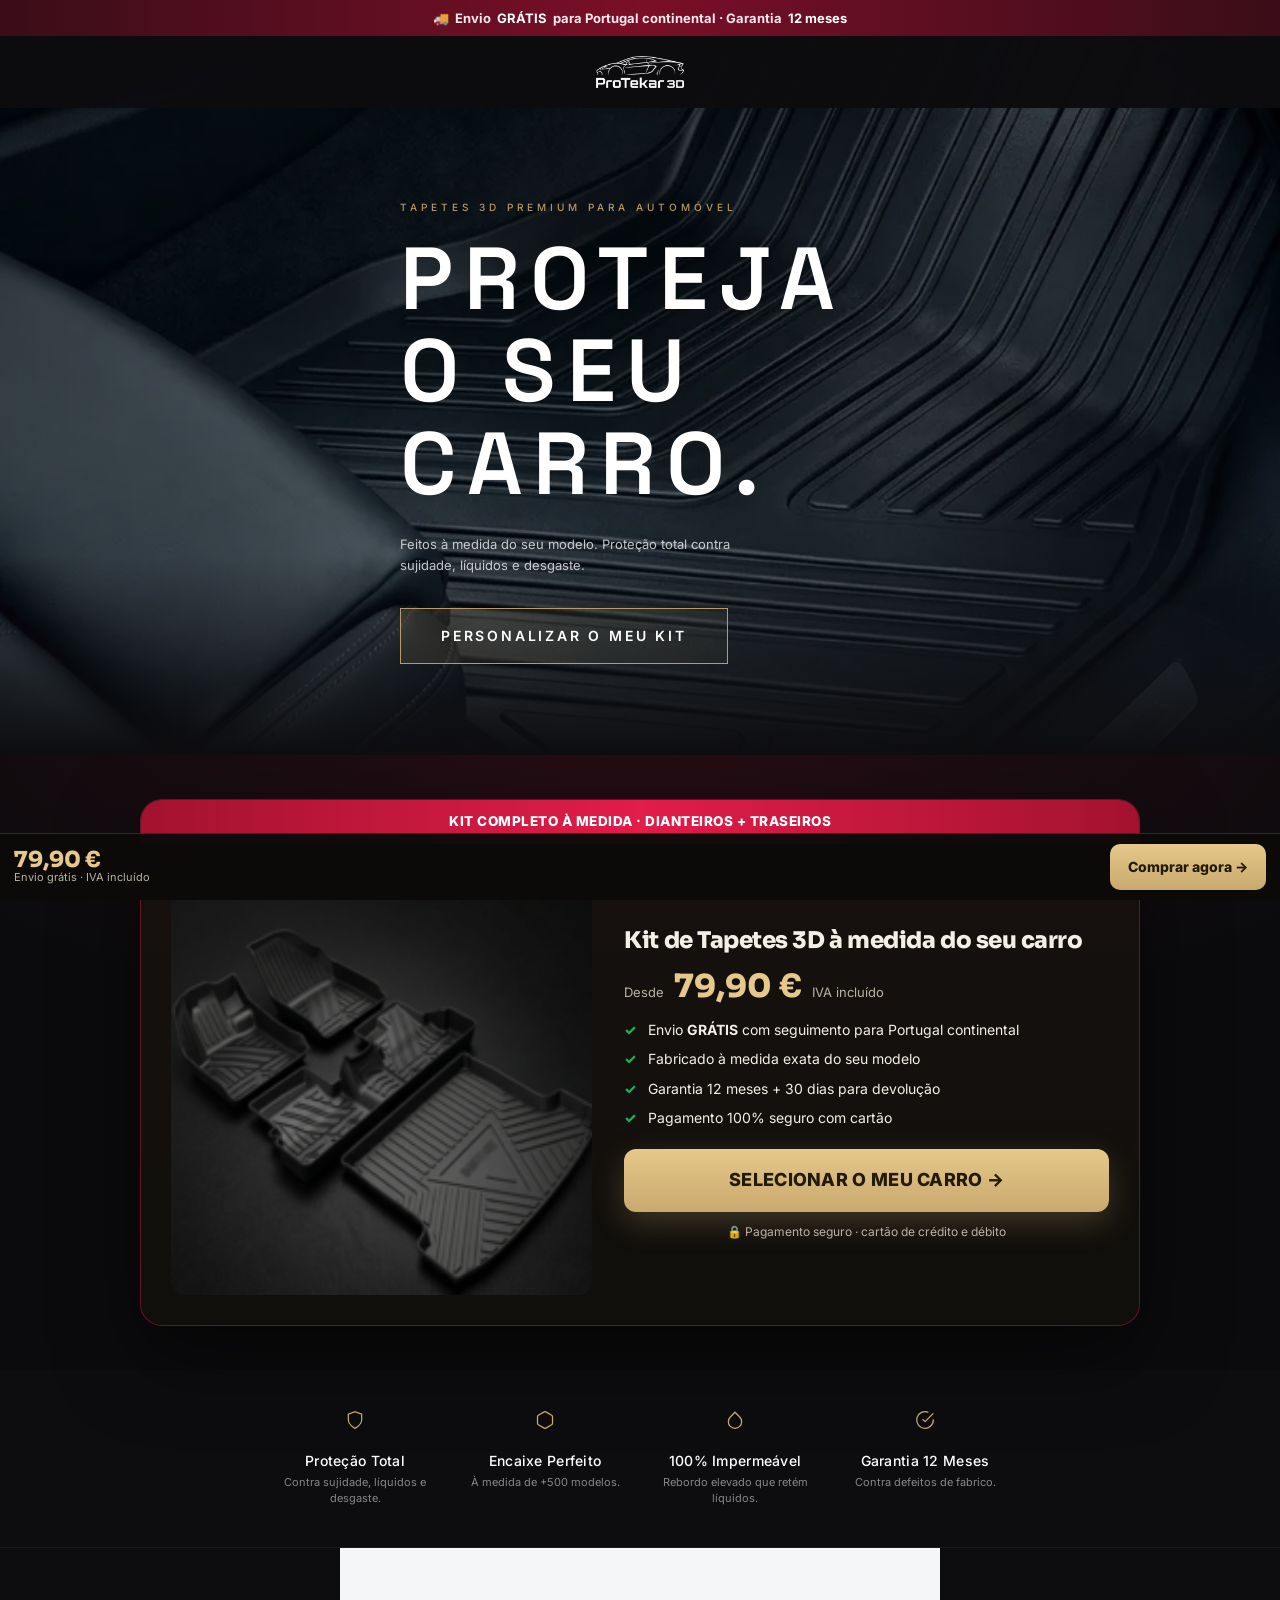
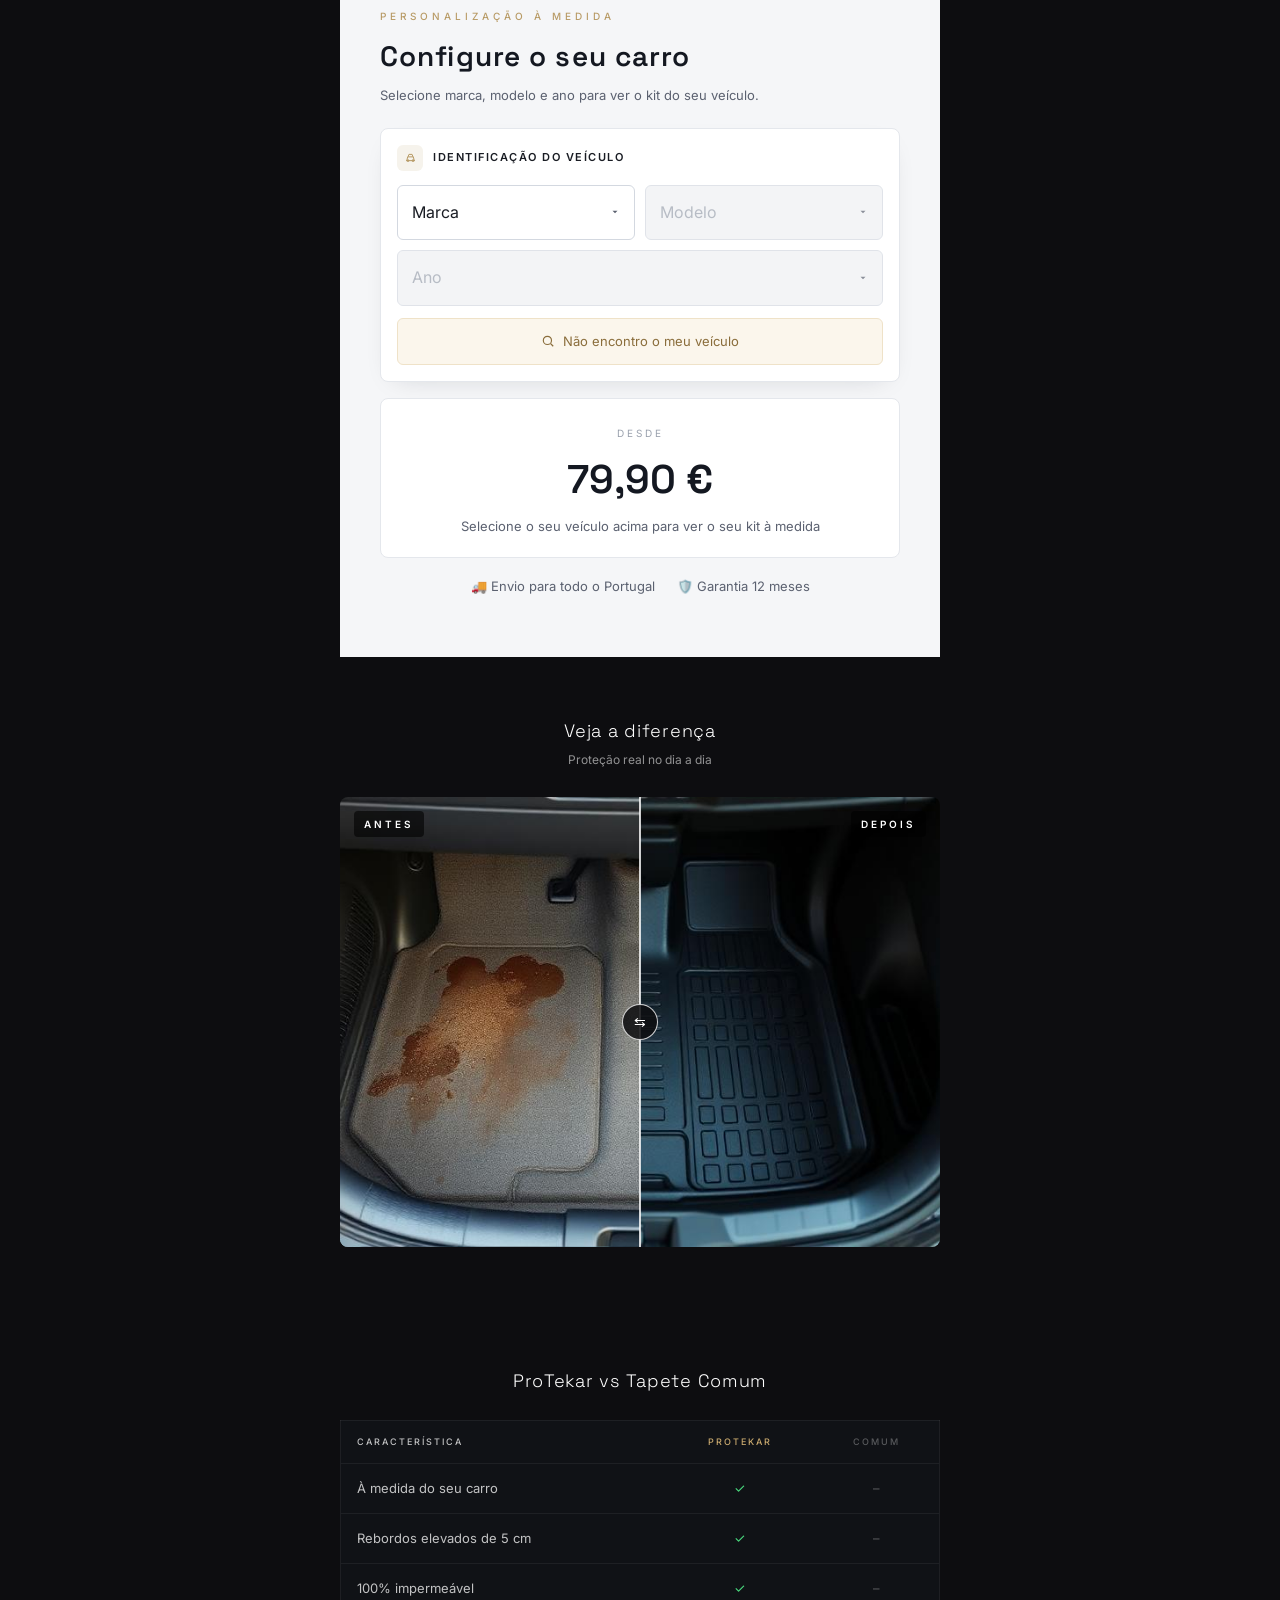
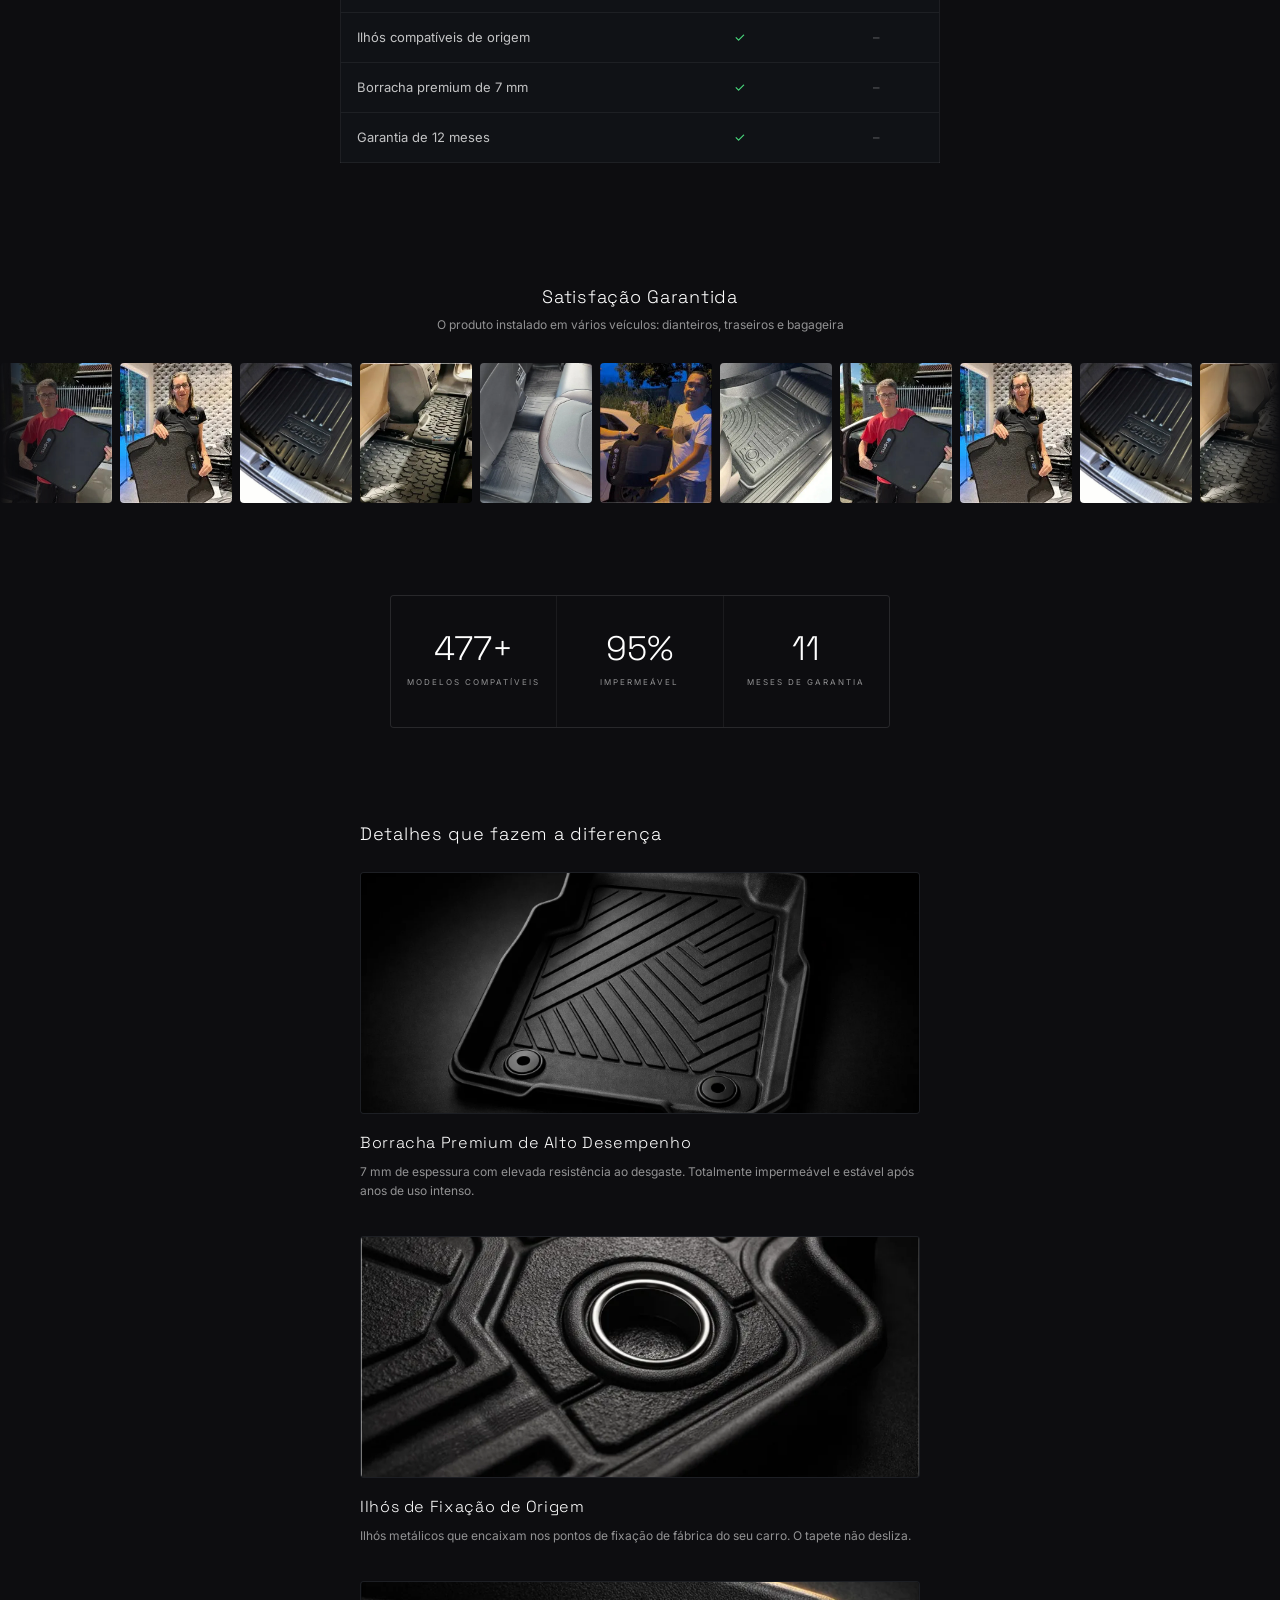
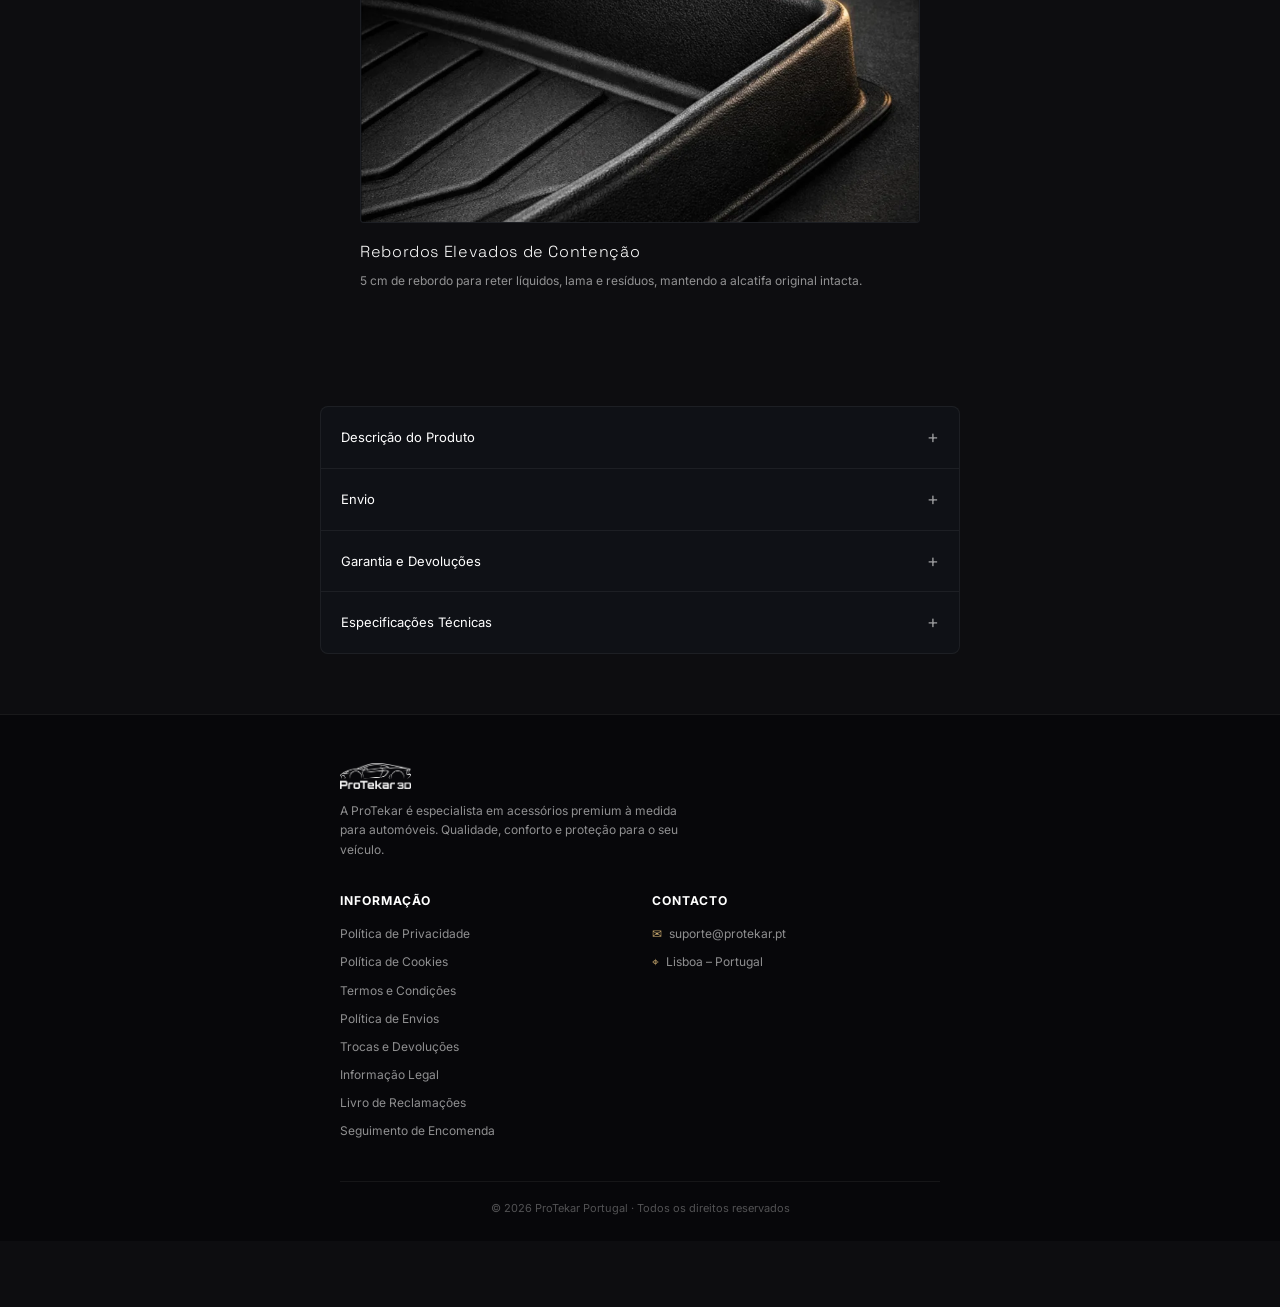
==== commit 8b8dba3a: "Ajusta o design ao da ProTekar Uruguai - Coluna central estreita, hero com botão outline e header se" ====
--- a/index.html
+++ b/index.html
@@ -7,274 +7,279 @@
     <meta name="description" content="Tapetes 3D premium feitos à medida do seu automóvel. Proteção total contra sujidade, líquidos e desgaste. Envios para todo o Portugal.">
     <link rel="preconnect" href="https://fonts.googleapis.com">
     <link rel="preconnect" href="https://fonts.gstatic.com" crossorigin>
-    <link href="https://fonts.googleapis.com/css2?family=Inter:wght@300;400;500;600;700;800&family=Space+Grotesk:wght@500;600;700&family=Sora:wght@600;700;800&display=swap" rel="stylesheet">
+    <link href="https://fonts.googleapis.com/css2?family=Inter:wght@300;400;500;600;700;800&family=Space+Grotesk:wght@300;500;600;700&family=Sora:wght@600;700;800&display=swap" rel="stylesheet">
     <link rel="stylesheet" href="index.css">
 </head>
 <body>
-    <!-- Announcement bar -->
-    <div class="announce">
-        <span>Envio <strong>GRÁTIS</strong> para Portugal continental</span>
-        <span class="announce-sep">·</span>
-        <span>Garantia 12 meses</span>
-        <span class="announce-sep">·</span>
-        <span>30 dias para devolução</span>
+    <!-- Top bar -->
+    <div class="topbar">
+        <span>🚚</span> Envio <b>GRÁTIS</b> para Portugal continental · Garantia <b>12 meses</b>
     </div>
 
     <!-- Header -->
     <header class="header" id="header">
-        <div class="header-inner">
-            <button class="nav-toggle" id="navToggle" aria-label="Abrir menu" aria-expanded="false">
-                <span></span><span></span><span></span>
-            </button>
-            <a href="#hero" class="header-logo" aria-label="ProTekar Portugal">
-                <img src="images/protekar-logo.png" alt="ProTekar 3D" width="140" height="40">
-            </a>
-            <a href="#oferta" class="header-cta">Comprar</a>
-        </div>
-        <nav class="nav-drawer" id="navDrawer">
-            <a href="#hero">Início</a>
-            <a href="#beneficios">Vantagens</a>
-            <a href="#configurador">Configure o seu carro</a>
-            <a href="#comparativo">Comparativo</a>
-            <a href="#galeria">Fotos do produto</a>
-            <a href="#detalhes">Detalhes</a>
-            <a href="#faq">Perguntas frequentes</a>
-        </nav>
+        <button class="nav-toggle" id="navToggle" aria-label="Abrir menu" aria-expanded="false">
+            <span></span><span></span><span></span>
+        </button>
+        <a href="#hero" class="header-logo" aria-label="ProTekar Portugal">
+            <img src="images/protekar-logo.png" alt="ProTekar 3D" width="120" height="34">
+        </a>
+        <span class="header-spacer"></span>
     </header>
+
+    <!-- Side menu -->
+    <div class="menu-overlay" id="menuOverlay" hidden></div>
+    <nav class="menu" id="menu" aria-hidden="true">
+        <img src="images/protekar-logo.png" alt="ProTekar 3D" class="menu-logo">
+        <a href="#hero">Início</a>
+        <a href="#beneficios">Vantagens</a>
+        <a href="#configurador">Configure o seu carro</a>
+        <a href="#comparativo">Antes e depois</a>
+        <a href="#satisfaccion">O produto instalado</a>
+        <a href="#detalles">Detalhes</a>
+        <a href="#faq">Perguntas frequentes</a>
+    </nav>
 
     <!-- Hero -->
     <section class="hero" id="hero">
         <img class="hero-bg" src="images/produto-instalado-carro.webp" alt="" aria-hidden="true">
         <div class="hero-overlay"></div>
+        <div class="hero-overlay-bottom"></div>
         <div class="hero-content">
-            <p class="eyebrow">Tapetes 3D premium para automóvel</p>
-            <h1 class="hero-title">Proteja<br>o seu carro.</h1>
-            <p class="hero-sub">Feitos à medida do seu modelo. Proteção total contra sujidade, líquidos e desgaste.</p>
-            <a href="#configurador" class="btn-gold">Personalizar o meu kit</a>
+            <p class="hero-subtitle">Tapetes 3D premium para automóvel</p>
+            <h1 class="hero-title">Proteja o seu carro.</h1>
+            <p class="hero-description">Feitos à medida do seu modelo. Proteção total contra sujidade, líquidos e desgaste.</p>
+            <a href="#configurador" class="btn-outline">PERSONALIZAR O MEU KIT</a>
         </div>
     </section>
 
     <!-- Offer -->
-    <section class="offer" id="oferta">
-        <div class="container">
-            <div class="offer-card">
-                <div class="offer-strip">Kit completo à medida · dianteiros + traseiros</div>
-                <div class="offer-body">
-                    <div class="offer-media">
-                        <img src="images/completo.webp" alt="Kit completo de tapetes 3D ProTekar" loading="lazy">
+    <section class="offer-sec" id="oferta">
+        <div class="offer">
+            <div class="offer-flag">KIT COMPLETO À MEDIDA · DIANTEIROS + TRASEIROS</div>
+            <div class="offer-grid">
+                <img class="offer-img" src="images/completo.webp" alt="Kit completo de tapetes 3D ProTekar">
+                <div class="offer-info">
+                    <h2>Kit de Tapetes 3D à medida do seu carro</h2>
+                    <div class="price-row">
+                        <span class="price-from">Desde</span>
+                        <span class="price-now" data-price></span>
+                        <span class="price-tax">IVA incluído</span>
                     </div>
-                    <div class="offer-info">
-                        <h2 class="offer-title">Kit de Tapetes 3D à medida do seu carro</h2>
-                        <div class="offer-price">
-                            <span class="price-from">Desde</span>
-                            <span class="price-now" data-price></span>
-                            <span class="price-tax">IVA incluído</span>
-                        </div>
-                        <ul class="offer-list">
-                            <li>Envio <strong>GRÁTIS</strong> com seguimento para Portugal continental</li>
-                            <li>Fabricado à medida exata do seu modelo</li>
-                            <li>Garantia 12 meses + 30 dias para devolução</li>
-                            <li>Pagamento seguro com cartão</li>
-                        </ul>
-                        <a href="#configurador" class="btn-gold btn-block">Selecionar o meu carro →</a>
-                        <p class="offer-secure">🔒 Pagamento 100% seguro · cartão de crédito e débito</p>
-                    </div>
+                    <ul class="offer-list">
+                        <li>Envio <b>GRÁTIS</b> com seguimento para Portugal continental</li>
+                        <li>Fabricado à medida exata do seu modelo</li>
+                        <li>Garantia 12 meses + 30 dias para devolução</li>
+                        <li>Pagamento 100% seguro com cartão</li>
+                    </ul>
+                    <a href="#configurador" class="cta-big">SELECIONAR O MEU CARRO →</a>
+                    <div class="offer-pay">🔒 Pagamento seguro · cartão de crédito e débito</div>
                 </div>
             </div>
         </div>
     </section>
 
     <!-- Benefits -->
-    <section class="benefits" id="beneficios">
-        <div class="container benefits-grid">
-            <div class="benefit">
-                <svg viewBox="0 0 24 24"><path d="M12 22s8-4 8-10V5l-8-3-8 3v7c0 6 8 10 8 10z"/></svg>
-                <h3>Proteção total</h3>
-                <p>Contra sujidade, líquidos e desgaste.</p>
-            </div>
-            <div class="benefit">
-                <svg viewBox="0 0 24 24"><path d="M21 16V8a2 2 0 00-1-1.73l-7-4a2 2 0 00-2 0l-7 4A2 2 0 003 8v8a2 2 0 001 1.73l7 4a2 2 0 002 0l7-4A2 2 0 0021 16z"/></svg>
-                <h3>Encaixe perfeito</h3>
-                <p>À medida de +500 modelos.</p>
-            </div>
-            <div class="benefit">
-                <svg viewBox="0 0 24 24"><path d="M12 2.69l5.66 5.66a8 8 0 11-11.31 0z"/></svg>
-                <h3>100% impermeável</h3>
-                <p>Rebordo elevado que retém líquidos.</p>
-            </div>
-            <div class="benefit">
-                <svg viewBox="0 0 24 24"><path d="M22 11.08V12a10 10 0 11-5.93-9.14"/><polyline points="22 4 12 14.01 9 11.01"/></svg>
-                <h3>Garantia 12 meses</h3>
-                <p>Contra defeitos de fabrico.</p>
-            </div>
-        </div>
-    </section>
-
-    <!-- Configurator -->
-    <section class="configurator" id="configurador">
-        <div class="container">
-            <div class="section-head">
-                <p class="eyebrow">Personalização à medida</p>
-                <h2 class="section-title">Configure o seu carro</h2>
-                <p class="section-sub">Selecione marca, modelo e ano para ver o kit do seu veículo.</p>
-            </div>
-            <div class="config-card">
-                <p class="config-label">Identificação do veículo</p>
-                <div class="config-form">
-                    <label>Marca
-                        <select id="marca">
-                            <option value="">Selecione a marca</option>
-                            <option value="audi">Audi</option>
-                            <option value="bmw">BMW</option>
-                            <option value="citroen">Citroën</option>
-                            <option value="cupra">CUPRA</option>
-                            <option value="dacia">Dacia</option>
-                            <option value="fiat">Fiat</option>
-                            <option value="ford">Ford</option>
-                            <option value="hyundai">Hyundai</option>
-                            <option value="kia">Kia</option>
-                            <option value="mazda">Mazda</option>
-                            <option value="mercedes">Mercedes-Benz</option>
-                            <option value="nissan">Nissan</option>
-                            <option value="opel">Opel</option>
-                            <option value="peugeot">Peugeot</option>
-                            <option value="renault">Renault</option>
-                            <option value="seat">SEAT</option>
-                            <option value="skoda">Škoda</option>
-                            <option value="toyota">Toyota</option>
-                            <option value="volkswagen">Volkswagen</option>
-                            <option value="volvo">Volvo</option>
-                        </select>
-                    </label>
-                    <label>Modelo
-                        <select id="modelo" disabled>
-                            <option value="">Primeiro selecione a marca</option>
-                        </select>
-                    </label>
-                    <label>Ano
-                        <select id="anio" disabled>
-                            <option value="">Primeiro selecione o modelo</option>
-                        </select>
-                    </label>
-                </div>
-                <a href="mailto:suporte@protekar.pt" class="config-help">Não encontro o meu veículo</a>
-                <div class="config-result" id="configuradorResultado"></div>
-                <div class="config-foot">
-                    <span>🚚 Envio para todo o Portugal</span>
-                    <span>🛡️ Garantia 12 meses</span>
-                </div>
-            </div>
-        </div>
+    <section class="beneficios" id="beneficios">
+        <div class="beneficio">
+            <svg viewBox="0 0 24 24"><path d="M12 22s8-4 8-10V5l-8-3-8 3v7c0 6 8 10 8 10z"/></svg>
+            <h3>Proteção Total</h3>
+            <p>Contra sujidade, líquidos e desgaste.</p>
+        </div>
+        <div class="beneficio">
+            <svg viewBox="0 0 24 24"><path d="M21 16V8a2 2 0 00-1-1.73l-7-4a2 2 0 00-2 0l-7 4A2 2 0 003 8v8a2 2 0 001 1.73l7 4a2 2 0 002 0l7-4A2 2 0 0021 16z"/></svg>
+            <h3>Encaixe Perfeito</h3>
+            <p>À medida de +500 modelos.</p>
+        </div>
+        <div class="beneficio">
+            <svg viewBox="0 0 24 24"><path d="M12 2.69l5.66 5.66a8 8 0 11-11.31 0z"/></svg>
+            <h3>100% Impermeável</h3>
+            <p>Rebordo elevado que retém líquidos.</p>
+        </div>
+        <div class="beneficio">
+            <svg viewBox="0 0 24 24"><path d="M22 11.08V12a10 10 0 11-5.93-9.14"/><polyline points="22 4 12 14.01 9 11.01"/></svg>
+            <h3>Garantia 12 Meses</h3>
+            <p>Contra defeitos de fabrico.</p>
+        </div>
+    </section>
+
+    <!-- Configurator (light section) -->
+    <section class="configurador" id="configurador">
+        <p class="eyebrow">PERSONALIZAÇÃO À MEDIDA</p>
+        <h2 class="cfg-title">Configure o seu carro</h2>
+        <p class="cfg-sub">Selecione marca, modelo e ano para ver o kit do seu veículo.</p>
+
+        <div class="config-card">
+            <div class="config-card-head">
+                <span class="config-icon">
+                    <svg viewBox="0 0 24 24"><path d="M5 17h14M6 17l1.5-6h9L18 17M8 11l1.5-4h5L16 11"/><circle cx="8" cy="17" r="1.5"/><circle cx="16" cy="17" r="1.5"/></svg>
+                </span>
+                IDENTIFICAÇÃO DO VEÍCULO
+            </div>
+            <div class="config-grid">
+                <select id="marca" aria-label="Marca">
+                    <option value="">Marca</option>
+                    <option value="audi">AUDI</option>
+                    <option value="bmw">BMW</option>
+                    <option value="citroen">CITROËN</option>
+                    <option value="cupra">CUPRA</option>
+                    <option value="dacia">DACIA</option>
+                    <option value="fiat">FIAT</option>
+                    <option value="ford">FORD</option>
+                    <option value="hyundai">HYUNDAI</option>
+                    <option value="kia">KIA</option>
+                    <option value="mazda">MAZDA</option>
+                    <option value="mercedes">MERCEDES-BENZ</option>
+                    <option value="nissan">NISSAN</option>
+                    <option value="opel">OPEL</option>
+                    <option value="peugeot">PEUGEOT</option>
+                    <option value="renault">RENAULT</option>
+                    <option value="seat">SEAT</option>
+                    <option value="skoda">ŠKODA</option>
+                    <option value="toyota">TOYOTA</option>
+                    <option value="volkswagen">VOLKSWAGEN</option>
+                    <option value="volvo">VOLVO</option>
+                </select>
+                <select id="modelo" aria-label="Modelo" disabled>
+                    <option value="">Modelo</option>
+                </select>
+                <select id="anio" aria-label="Ano" class="full" disabled>
+                    <option value="">Ano</option>
+                </select>
+            </div>
+            <a href="mailto:suporte@protekar.pt" class="config-help">
+                <svg viewBox="0 0 24 24"><circle cx="11" cy="11" r="7"/><path d="M21 21l-4.3-4.3"/></svg>
+                Não encontro o meu veículo
+            </a>
+        </div>
+
+        <div class="price-card" id="configuradorResultado"></div>
+
+        <ul class="cfg-perks">
+            <li>🚚 Envio para todo o Portugal</li>
+            <li>🛡️ Garantia 12 meses</li>
+        </ul>
     </section>
 
     <!-- Before / after -->
-    <section class="compare" id="comparativo">
-        <div class="container">
-            <div class="section-head">
-                <h2 class="section-title">Veja a diferença</h2>
-                <p class="section-sub">Proteção real no dia a dia</p>
-            </div>
-            <div class="ba" id="beforeAfter">
-                <img src="images/depois-tapete.jpg" alt="Tapete ProTekar depois de usar" class="ba-img">
-                <div class="ba-before" id="baBefore">
-                    <img src="images/antes-tapete.jpg" alt="Alcatifa original sem proteção" class="ba-img">
-                </div>
-                <span class="ba-tag ba-tag-l">Antes</span>
-                <span class="ba-tag ba-tag-r">Depois</span>
-                <div class="ba-handle" id="baHandle"><span>⇆</span></div>
-                <input type="range" min="0" max="100" value="50" id="baRange" aria-label="Comparar antes e depois">
-            </div>
-
-            <div class="table-wrap">
-                <table class="vs">
-                    <caption>ProTekar vs tapete comum</caption>
-                    <thead>
-                        <tr><th>Característica</th><th class="vs-pk">ProTekar</th><th>Comum</th></tr>
-                    </thead>
-                    <tbody>
-                        <tr><td>À medida do seu carro</td><td class="yes">✓</td><td class="no">✕</td></tr>
-                        <tr><td>Rebordos elevados de 5 cm</td><td class="yes">✓</td><td class="no">✕</td></tr>
-                        <tr><td>100% impermeável</td><td class="yes">✓</td><td class="no">✕</td></tr>
-                        <tr><td>Ilhós compatíveis de origem</td><td class="yes">✓</td><td class="no">✕</td></tr>
-                        <tr><td>Borracha premium de 7 mm</td><td class="yes">✓</td><td class="no">✕</td></tr>
-                        <tr><td>Garantia de 12 meses</td><td class="yes">✓</td><td class="no">✕</td></tr>
-                    </tbody>
-                </table>
-            </div>
-        </div>
-    </section>
-
-    <!-- Product photo gallery -->
-    <section class="gallery" id="galeria">
-        <div class="container">
-            <div class="section-head">
-                <h2 class="section-title">O produto instalado</h2>
-                <p class="section-sub">Assim fica o ProTekar em vários veículos: dianteiros, traseiros e bagageira.</p>
-            </div>
-            <div class="gallery-grid">
-                <img src="images/cliente-1.png" alt="Tapete ProTekar instalado" loading="lazy">
-                <img src="images/cliente-2.png" alt="Tapete ProTekar instalado" loading="lazy">
-                <img src="images/cliente-3.webp" alt="Tapete ProTekar instalado" loading="lazy">
-                <img src="images/cliente-4.webp" alt="Tapete ProTekar instalado" loading="lazy">
-                <img src="images/cliente-5.webp" alt="Tapete ProTekar instalado" loading="lazy">
-                <img src="images/cliente-6.png" alt="Tapete ProTekar instalado" loading="lazy">
-                <img src="images/cliente-7.webp" alt="Tapete ProTekar instalado" loading="lazy">
-            </div>
-        </div>
+    <section class="antes-depois" id="comparativo">
+        <h2 class="section-title-center">Veja a diferença</h2>
+        <p class="section-sub-center">Proteção real no dia a dia</p>
+        <div class="ba" id="beforeAfter">
+            <img src="images/depois-tapete.jpg" alt="Tapete ProTekar instalado" class="ba-img">
+            <div class="ba-before">
+                <img src="images/antes-tapete.jpg" alt="Alcatifa original sem proteção" class="ba-img">
+            </div>
+            <span class="ba-tag ba-tag-l">ANTES</span>
+            <span class="ba-tag ba-tag-r">DEPOIS</span>
+            <div class="ba-handle"><span>⇆</span></div>
+            <input type="range" min="0" max="100" value="50" id="baRange" aria-label="Comparar antes e depois">
+        </div>
+    </section>
+
+    <!-- Comparison table -->
+    <section class="tabela">
+        <h2 class="section-title-center">ProTekar vs Tapete Comum</h2>
+        <div class="table-wrap">
+            <table class="vs">
+                <thead>
+                    <tr><th>CARACTERÍSTICA</th><th class="vs-pk">PROTEKAR</th><th>COMUM</th></tr>
+                </thead>
+                <tbody>
+                    <tr><td>À medida do seu carro</td><td class="yes">✓</td><td class="no">–</td></tr>
+                    <tr><td>Rebordos elevados de 5 cm</td><td class="yes">✓</td><td class="no">–</td></tr>
+                    <tr><td>100% impermeável</td><td class="yes">✓</td><td class="no">–</td></tr>
+                    <tr><td>Ilhós compatíveis de origem</td><td class="yes">✓</td><td class="no">–</td></tr>
+                    <tr><td>Borracha premium de 7 mm</td><td class="yes">✓</td><td class="no">–</td></tr>
+                    <tr><td>Garantia de 12 meses</td><td class="yes">✓</td><td class="no">–</td></tr>
+                </tbody>
+            </table>
+        </div>
+    </section>
+
+    <!-- Product photo marquee -->
+    <section class="satisfaccion" id="satisfaccion">
+        <h2 class="section-title-center">Satisfação Garantida</h2>
+        <p class="section-sub-center">O produto instalado em vários veículos: dianteiros, traseiros e bagageira</p>
+        <div class="marquee" aria-label="Fotos do produto instalado">
+            <div class="marquee-track">
+                <img src="images/cliente-1.png" alt="Tapete ProTekar instalado">
+                <img src="images/cliente-2.png" alt="Tapete ProTekar instalado">
+                <img src="images/cliente-3.webp" alt="Tapete ProTekar instalado">
+                <img src="images/cliente-4.webp" alt="Tapete ProTekar instalado">
+                <img src="images/cliente-5.webp" alt="Tapete ProTekar instalado">
+                <img src="images/cliente-6.png" alt="Tapete ProTekar instalado">
+                <img src="images/cliente-7.webp" alt="Tapete ProTekar instalado">
+                <img src="images/cliente-1.png" alt="" aria-hidden="true">
+                <img src="images/cliente-2.png" alt="" aria-hidden="true">
+                <img src="images/cliente-3.webp" alt="" aria-hidden="true">
+                <img src="images/cliente-4.webp" alt="" aria-hidden="true">
+                <img src="images/cliente-5.webp" alt="" aria-hidden="true">
+                <img src="images/cliente-6.png" alt="" aria-hidden="true">
+                <img src="images/cliente-7.webp" alt="" aria-hidden="true">
+            </div>
+        </div>
+    </section>
+
+    <!-- Customer reviews (rendered from reviews.js; hidden while empty) -->
+    <section class="resenas" id="resenas" hidden>
+        <div class="resenas-header">
+            <div class="resenas-badge">
+                <span class="stars">★★★★★</span>
+                <span class="rating-inline"><strong id="ratingAvg"></strong> · <span id="ratingCount"></span></span>
+            </div>
+            <h2 class="section-title-center">O que dizem os nossos clientes</h2>
+            <p class="section-sub-center">Avaliações de clientes com fotos do produto instalado</p>
+        </div>
+        <div id="resenasList"></div>
     </section>
 
     <!-- Stats -->
-    <section class="stats">
-        <div class="container stats-grid">
-            <div><span class="stat-num" data-count="500" data-suffix="+">0</span><span class="stat-label">Modelos compatíveis</span></div>
-            <div><span class="stat-num" data-count="100" data-suffix="%">0</span><span class="stat-label">Impermeável</span></div>
-            <div><span class="stat-num" data-count="12">0</span><span class="stat-label">Meses de garantia</span></div>
+    <section class="estadisticas">
+        <div class="stats-grid">
+            <div class="stat"><span class="stat-num" data-count="500" data-suffix="+">0</span><span class="stat-label">MODELOS COMPATÍVEIS</span></div>
+            <div class="stat"><span class="stat-num" data-count="100" data-suffix="%">0</span><span class="stat-label">IMPERMEÁVEL</span></div>
+            <div class="stat"><span class="stat-num" data-count="12">0</span><span class="stat-label">MESES DE GARANTIA</span></div>
         </div>
     </section>
 
     <!-- Details -->
-    <section class="details" id="detalhes">
-        <div class="container">
-            <div class="section-head">
-                <h2 class="section-title">Detalhes que fazem a diferença</h2>
-            </div>
-            <div class="details-grid">
-                <article class="detail">
-                    <img src="images/detalhe-borracha.webp" alt="Borracha premium de 7 mm" loading="lazy">
-                    <h3>Borracha premium de alto desempenho</h3>
-                    <p>7 mm de espessura com elevada resistência ao desgaste. Totalmente impermeável e estável após anos de uso intenso.</p>
-                </article>
-                <article class="detail">
-                    <img src="images/detalhe-ilhos.webp" alt="Ilhós de fixação de origem" loading="lazy">
-                    <h3>Ilhós de fixação de origem</h3>
-                    <p>Ilhós metálicos que encaixam nos pontos de fixação de fábrica do seu carro. O tapete não desliza.</p>
-                </article>
-                <article class="detail">
-                    <img src="images/detalhe-borda.webp" alt="Rebordos elevados de 5 cm" loading="lazy">
-                    <h3>Rebordos elevados de contenção</h3>
-                    <p>5 cm de rebordo para reter líquidos, lama e resíduos, mantendo a alcatifa original intacta.</p>
-                </article>
-            </div>
-        </div>
+    <section class="detalles" id="detalles">
+        <h2 class="section-title-left">Detalhes que fazem a diferença</h2>
+        <article class="detalle">
+            <div class="detalle-image"><img src="images/detalhe-borracha.webp" alt="Borracha premium de 7 mm" loading="lazy"></div>
+            <h3>Borracha Premium de Alto Desempenho</h3>
+            <p>7 mm de espessura com elevada resistência ao desgaste. Totalmente impermeável e estável após anos de uso intenso.</p>
+        </article>
+        <article class="detalle">
+            <div class="detalle-image"><img src="images/detalhe-ilhos.webp" alt="Ilhós de fixação de origem" loading="lazy"></div>
+            <h3>Ilhós de Fixação de Origem</h3>
+            <p>Ilhós metálicos que encaixam nos pontos de fixação de fábrica do seu carro. O tapete não desliza.</p>
+        </article>
+        <article class="detalle">
+            <div class="detalle-image"><img src="images/detalhe-borda.webp" alt="Rebordos elevados de 5 cm" loading="lazy"></div>
+            <h3>Rebordos Elevados de Contenção</h3>
+            <p>5 cm de rebordo para reter líquidos, lama e resíduos, mantendo a alcatifa original intacta.</p>
+        </article>
     </section>
 
     <!-- FAQ -->
     <section class="faq" id="faq">
-        <div class="container narrow">
-            <details>
-                <summary>Descrição do produto</summary>
+        <div class="faq-accordion">
+            <details class="faq-item">
+                <summary>Descrição do Produto</summary>
                 <p>Kit de tapetes 3D em borracha termoformada, fabricado à medida do modelo e ano do seu carro. Inclui dianteiros e traseiros, com rebordos elevados e ilhós compatíveis com as fixações de origem.</p>
             </details>
-            <details>
+            <details class="faq-item">
                 <summary>Envio</summary>
                 <p>Envio gratuito com seguimento para Portugal continental. Açores e Madeira: consulte as condições. Receberá o número de seguimento por email quando a encomenda for expedida.</p>
             </details>
-            <details>
-                <summary>Garantia e devoluções</summary>
+            <details class="faq-item">
+                <summary>Garantia e Devoluções</summary>
                 <p>12 meses de garantia contra defeitos de fabrico e 30 dias para devolver o produto se não ficar satisfeito, nos termos da legislação de defesa do consumidor.</p>
             </details>
-            <details>
-                <summary>Especificações técnicas</summary>
+            <details class="faq-item">
+                <summary>Especificações Técnicas</summary>
                 <ul>
                     <li>Material: borracha premium de alto desempenho</li>
                     <li>Espessura: 7 mm</li>
@@ -288,41 +293,45 @@
 
     <!-- Footer -->
     <footer class="footer">
-        <div class="container footer-grid">
-            <div>
-                <img src="images/protekar-logo.png" alt="ProTekar 3D" width="140" height="40" class="footer-logo">
-                <p>A ProTekar é especialista em acessórios premium à medida para automóveis. Qualidade, conforto e proteção para o seu veículo.</p>
-            </div>
-            <div>
-                <h4>Informação</h4>
-                <ul>
-                    <li><a href="#">Política de Privacidade</a></li>
-                    <li><a href="#">Política de Cookies</a></li>
-                    <li><a href="#">Termos e Condições</a></li>
-                    <li><a href="#">Política de Envios</a></li>
-                    <li><a href="#">Trocas e Devoluções</a></li>
-                    <li><a href="#">Informação Legal</a></li>
-                    <li><a href="#">Livro de Reclamações</a></li>
-                    <li><a href="#">Seguimento de Encomenda</a></li>
-                </ul>
-            </div>
-            <div>
-                <h4>Contacto</h4>
-                <ul>
-                    <li><a href="mailto:suporte@protekar.pt">suporte@protekar.pt</a></li>
-                    <li>Lisboa – Portugal</li>
-                </ul>
-            </div>
-        </div>
-        <p class="footer-bottom">© 2026 ProTekar Portugal · Todos os direitos reservados</p>
+        <div class="footer-inner">
+            <img src="images/protekar-logo.png" alt="ProTekar 3D" class="footer-logo">
+            <p class="footer-about">A ProTekar é especialista em acessórios premium à medida para automóveis. Qualidade, conforto e proteção para o seu veículo.</p>
+            <div class="footer-cols">
+                <div>
+                    <h4>Informação</h4>
+                    <ul>
+                        <li><a href="#">Política de Privacidade</a></li>
+                        <li><a href="#">Política de Cookies</a></li>
+                        <li><a href="#">Termos e Condições</a></li>
+                        <li><a href="#">Política de Envios</a></li>
+                        <li><a href="#">Trocas e Devoluções</a></li>
+                        <li><a href="#">Informação Legal</a></li>
+                        <li><a href="#">Livro de Reclamações</a></li>
+                        <li><a href="#">Seguimento de Encomenda</a></li>
+                    </ul>
+                </div>
+                <div>
+                    <h4>Contacto</h4>
+                    <ul>
+                        <li><span class="ico">✉</span> <a href="mailto:suporte@protekar.pt">suporte@protekar.pt</a></li>
+                        <li><span class="ico">⌖</span> Lisboa – Portugal</li>
+                    </ul>
+                </div>
+            </div>
+            <p class="footer-bottom">© 2026 ProTekar Portugal · Todos os direitos reservados</p>
+        </div>
     </footer>
 
     <!-- Sticky buy bar -->
-    <div class="buybar" id="buybar">
-        <div class="buybar-price"><small>Desde</small> <span data-price></span></div>
-        <a href="#configurador" class="btn-gold btn-sm">Comprar agora</a>
+    <div class="sticky" id="buybar">
+        <div class="sticky-info">
+            <span class="price-now" data-price></span>
+            <small>Envio grátis · IVA incluído</small>
+        </div>
+        <a href="#configurador" class="sticky-cta">Comprar agora →</a>
     </div>
 
+    <script src="reviews.js"></script>
     <script src="app.js"></script>
 </body>
 </html>
--- a/index.css
+++ b/index.css
@@ -1,374 +1,415 @@
 /* ========================================
    ProTekar Portugal – Design system
-   Dark premium + gold, Space Grotesk / Sora / Inter
+   Coluna central estreita, dark + dourado, secção do configurador clara
    ======================================== */
 
 :root {
     --bg-primary: #0d0d10;
     --bg-secondary: #111318;
-    --bg-card: #111318;
+    --bg-card: rgba(17, 19, 24, 0.8);
     --border-color: rgba(255, 255, 255, 0.06);
     --border-light: rgba(255, 255, 255, 0.08);
     --gold: #b89b66;
     --gold-accent: #c9a96e;
     --gold-light: #d4af7a;
     --gold-bright: #e6c88a;
-    --crimson: #7a1424;
-    --crimson-2: #b0203a;
+    --red: #e11d48;
     --green: #4ade80;
-    --red: #e11d48;
     --text-primary: #fff;
     --text-cream: #f4efe6;
+    --text-muted-warm: #b9b2a4;
     --text-secondary: rgba(255, 255, 255, 0.55);
     --text-muted: rgba(255, 255, 255, 0.3);
+    --light-bg: #f5f6f8;
+    --light-border: #e4e7ec;
+    --light-input: #d3d8e0;
+    --ink: #141821;
+    --ink-2: #1a1d24;
     --font-body: 'Inter', -apple-system, BlinkMacSystemFont, 'Segoe UI', sans-serif;
     --font-heading: 'Space Grotesk', 'Inter', sans-serif;
     --font-display: 'Sora', 'Inter', sans-serif;
-    --radius: 14px;
-    --header-h: 64px;
+    --col: 600px;
 }
 
 * { box-sizing: border-box; margin: 0; padding: 0; }
-html { scroll-behavior: smooth; }
+html { scroll-behavior: smooth; scroll-padding-top: 110px; }
 body {
     background: var(--bg-primary);
     color: var(--text-primary);
     font-family: var(--font-body);
-    font-size: 15px;
     line-height: 1.6;
     -webkit-font-smoothing: antialiased;
-    padding-bottom: 72px;
+    padding-top: 36px;
+    padding-bottom: 66px;
 }
 img { max-width: 100%; display: block; }
 a { color: inherit; text-decoration: none; }
-.container { width: 100%; max-width: 1120px; margin: 0 auto; padding: 0 20px; }
-.narrow { max-width: 760px; }
-
-/* ---- Shared ---- */
-.eyebrow {
+section { padding: 60px 40px; }
+
+/* ---- Top bar ---- */
+.topbar {
+    position: fixed;
+    top: 0; left: 0; right: 0;
+    z-index: 70;
+    height: 36px;
+    display: flex;
+    align-items: center;
+    justify-content: center;
+    gap: 6px;
+    padding: 9px 12px;
+    background: linear-gradient(90deg, #3a0d18, #7a0f27 50%, #3a0d18);
+    color: #ffe9ee;
+    font-size: 13px;
+    font-weight: 700;
+    white-space: nowrap;
+    overflow: hidden;
+}
+.topbar b { color: #fff; }
+
+/* ---- Header ---- */
+.header {
+    position: sticky;
+    top: 36px;
+    z-index: 60;
+    display: grid;
+    grid-template-columns: 1fr auto 1fr;
+    align-items: center;
+    padding: 20px 40px;
+    background: rgba(13, 13, 16, 0.98);
+}
+.header-logo img { height: 32px; width: auto; }
+.nav-toggle {
+    width: 22px; height: 16px;
+    display: flex; flex-direction: column; justify-content: space-between;
+    background: none; border: 0; cursor: pointer;
+}
+.nav-toggle span { height: 1.5px; background: #fff; border-radius: 2px; }
+
+/* ---- Side menu ---- */
+.menu-overlay {
+    position: fixed; inset: 0;
+    z-index: 80;
+    background: rgba(0, 0, 0, 0.6);
+}
+.menu {
+    position: fixed;
+    top: 0; bottom: 0; left: 0;
+    z-index: 90;
+    width: min(300px, 85vw);
+    background: var(--bg-secondary);
+    border-right: 1px solid var(--border-color);
+    padding: 28px 0;
+    display: flex;
+    flex-direction: column;
+    transform: translateX(-100%);
+    transition: transform .3s ease;
+}
+.menu.open { transform: none; }
+.menu-logo { height: 30px; width: auto; margin: 0 24px 24px; }
+.menu a {
+    padding: 14px 24px;
+    font-size: 14px;
+    color: var(--text-secondary);
+    border-top: 1px solid var(--border-color);
+}
+.menu a:hover { color: var(--gold-accent); }
+
+/* ---- Hero ---- */
+.hero {
+    position: relative;
+    height: 720px;
+    margin-top: -73px;
+    padding: 0 20px;
+    display: flex;
+    align-items: center;
+    justify-content: center;
+    overflow: hidden;
+}
+.hero-bg { position: absolute; inset: 0; width: 100%; height: 100%; object-fit: cover; }
+.hero-overlay {
+    position: absolute; inset: 0;
+    background: linear-gradient(160deg, rgba(0,0,0,.55) 0%, rgba(0,0,0,.38) 60%, rgba(13,13,16,.6) 100%);
+}
+.hero-overlay-bottom {
+    position: absolute; left: 0; right: 0; bottom: 0;
+    height: 200px;
+    background: linear-gradient(rgba(0,0,0,0), var(--bg-primary));
+}
+.hero-content { position: relative; width: 480px; max-width: 100%; padding-top: 73px; }
+.hero-subtitle, .eyebrow {
     font-size: 10px;
     font-weight: 500;
     letter-spacing: 4px;
     text-transform: uppercase;
     color: rgba(201, 169, 110, 0.9);
-    margin-bottom: 14px;
-}
-.section-head { text-align: center; margin-bottom: 40px; }
-.section-title {
-    font-family: var(--font-heading);
-    font-weight: 600;
-    font-size: clamp(1.8rem, 4vw, 2.6rem);
-    letter-spacing: -0.01em;
-    line-height: 1.15;
-}
-.section-sub { color: var(--text-secondary); margin-top: 10px; }
-section { padding: 80px 0; }
-
-.btn-gold {
-    display: inline-flex;
-    align-items: center;
-    justify-content: center;
-    gap: 8px;
-    padding: 16px 34px;
-    background: linear-gradient(135deg, var(--gold-accent), var(--gold-bright));
-    color: #1a1d24;
-    font-weight: 700;
-    font-size: 13px;
-    letter-spacing: 2px;
-    text-transform: uppercase;
-    border-radius: 10px;
-    border: 0;
-    cursor: pointer;
-    box-shadow: 0 10px 40px rgba(201, 169, 110, 0.18);
-    transition: transform .25s, box-shadow .25s;
-}
-.btn-gold:hover { transform: translateY(-2px); box-shadow: 0 14px 50px rgba(201, 169, 110, 0.3); }
-.btn-block { width: 100%; }
-.btn-sm { padding: 11px 20px; font-size: 12px; letter-spacing: 1px; }
-
-/* ---- Announcement ---- */
-.announce {
-    background: linear-gradient(90deg, var(--crimson), var(--crimson-2), var(--crimson));
-    font-size: 12px;
-    font-weight: 500;
-    letter-spacing: .5px;
-    text-align: center;
-    padding: 8px 16px;
-    display: flex;
-    justify-content: center;
-    flex-wrap: wrap;
-    gap: 6px;
-}
-.announce-sep { opacity: .5; }
-
-/* ---- Header ---- */
-.header {
-    position: sticky;
-    top: 0;
-    z-index: 50;
-    background: rgba(13, 13, 16, 0.95);
-    backdrop-filter: blur(12px);
-    border-bottom: 1px solid var(--border-color);
-}
-.header-inner {
-    height: var(--header-h);
-    max-width: 1120px;
-    margin: 0 auto;
-    padding: 0 20px;
-    display: grid;
-    grid-template-columns: 1fr auto 1fr;
-    align-items: center;
-}
-.header-logo img { height: 34px; width: auto; }
-.header-cta {
-    justify-self: end;
-    font-size: 12px;
-    font-weight: 600;
-    letter-spacing: 1.5px;
-    text-transform: uppercase;
-    color: var(--gold-accent);
-    border: 1px solid rgba(201, 169, 110, .35);
-    padding: 8px 16px;
-    border-radius: 8px;
-}
-.nav-toggle {
-    width: 28px; height: 20px;
-    display: flex; flex-direction: column; justify-content: space-between;
-    background: none; border: 0; cursor: pointer;
-}
-.nav-toggle span { height: 2px; background: #fff; border-radius: 2px; transition: .3s; }
-.nav-toggle.active span:nth-child(1) { transform: translateY(9px) rotate(45deg); }
-.nav-toggle.active span:nth-child(2) { opacity: 0; }
-.nav-toggle.active span:nth-child(3) { transform: translateY(-9px) rotate(-45deg); }
-.nav-drawer {
-    display: grid;
-    max-height: 0;
-    overflow: hidden;
-    transition: max-height .35s ease;
-    background: var(--bg-secondary);
-}
-.nav-drawer.open { max-height: 480px; border-top: 1px solid var(--border-color); }
-.nav-drawer a {
-    padding: 14px 24px;
-    font-size: 14px;
-    border-bottom: 1px solid var(--border-color);
-    color: var(--text-secondary);
-}
-.nav-drawer a:hover { color: var(--gold-accent); }
-
-/* ---- Hero ---- */
-.hero {
-    position: relative;
-    min-height: calc(100vh - var(--header-h) - 34px);
-    display: flex;
-    align-items: center;
-    overflow: hidden;
-    padding: 0;
-}
-.hero-bg {
-    position: absolute; inset: 0;
-    width: 100%; height: 100%;
-    object-fit: cover;
-    filter: grayscale(.3);
-}
-.hero-overlay {
-    position: absolute; inset: 0;
-    background:
-        linear-gradient(90deg, rgba(13,13,16,.35) 0%, rgba(13,13,16,.75) 55%, rgba(13,13,16,.95) 100%),
-        linear-gradient(0deg, var(--bg-primary) 0%, transparent 35%);
-}
-.hero-content {
-    position: relative;
-    margin-left: auto;
-    width: min(620px, 100%);
-    padding: 80px 24px;
+    margin-bottom: 18px;
 }
 .hero-title {
     font-family: var(--font-heading);
     font-weight: 600;
-    font-size: clamp(3rem, 9vw, 5.5rem);
-    line-height: 1.02;
+    font-size: 88px;
+    line-height: 1.05;
     letter-spacing: .12em;
     text-transform: uppercase;
-    margin-bottom: 22px;
-}
-.hero-sub { color: var(--text-secondary); max-width: 420px; margin-bottom: 30px; }
+    margin-bottom: 24px;
+}
+.hero-description {
+    max-width: 360px;
+    font-size: 13px;
+    color: rgba(255, 255, 255, 0.75);
+    margin-bottom: 32px;
+}
+.btn-outline {
+    display: inline-block;
+    padding: 16px 40px;
+    border: 1px solid var(--gold);
+    background: linear-gradient(135deg, rgba(184,155,102,.15), rgba(184,155,102,.05));
+    font-size: 14px;
+    font-weight: 600;
+    letter-spacing: 2.8px;
+    transition: background .3s;
+}
+.btn-outline:hover { background: rgba(184, 155, 102, .25); }
 
 /* ---- Offer ---- */
-.offer { padding-top: 40px; }
-.offer-card {
-    border: 1px solid rgba(201, 169, 110, .3);
-    border-radius: 18px;
-    overflow: hidden;
-    background: linear-gradient(180deg, #1a0d12 0%, var(--bg-secondary) 40%);
-    box-shadow: 0 30px 80px rgba(0,0,0,.5);
-}
-.offer-strip {
-    background: linear-gradient(90deg, var(--crimson), var(--crimson-2));
+.offer-sec {
+    padding: 44px 16px;
+    background: #0b0b0d radial-gradient(1200px 500px at 50% -10%, rgba(225, 29, 72, 0.14), rgba(0, 0, 0, 0) 70%);
+}
+.offer {
+    max-width: 1000px;
+    margin: 0 auto;
+    border: 1px solid rgba(225, 29, 72, 0.4);
+    border-radius: 22px;
+    overflow: hidden;
+    background: linear-gradient(#17110f, #100f0c);
+    box-shadow: 0 30px 80px rgba(0, 0, 0, .5);
+}
+.offer-flag {
+    background: linear-gradient(90deg, #a3122f, var(--red), #a3122f);
     text-align: center;
-    font-size: 12px;
-    font-weight: 600;
-    letter-spacing: 2px;
-    text-transform: uppercase;
-    padding: 10px;
-}
-.offer-body {
+    font-size: 13.5px;
+    font-weight: 800;
+    letter-spacing: .5px;
+    padding: 11px;
+}
+.offer-grid {
     display: grid;
-    grid-template-columns: 1fr 1.2fr;
-    gap: 36px;
-    padding: 36px;
-}
-.offer-media {
-    background: #0b0b0d;
-    border-radius: var(--radius);
-    border: 1px solid var(--border-light);
-    display: grid;
-    place-items: center;
-    padding: 20px;
-}
-.offer-title {
+    grid-template-columns: 1fr 1.15fr;
+    gap: 32px;
+    padding: 30px;
+    align-items: center;
+}
+.offer-img { width: 100%; border-radius: 14px; background: #000; }
+.offer-info h2 {
     font-family: var(--font-display);
     font-weight: 800;
-    font-size: 1.45rem;
+    font-size: 23px;
     letter-spacing: -0.02em;
+    line-height: 1.25;
     color: var(--text-cream);
     margin-bottom: 14px;
 }
-.offer-price { display: flex; align-items: baseline; flex-wrap: wrap; gap: 10px; margin-bottom: 18px; }
-.price-from { color: var(--text-secondary); font-size: 13px; }
+.price-row { display: flex; align-items: baseline; flex-wrap: wrap; gap: 10px; margin-bottom: 16px; }
+.price-from, .price-tax { font-size: 13px; color: var(--text-muted-warm); }
 .price-now {
     font-family: var(--font-display);
     font-weight: 800;
-    font-size: 2.4rem;
+    font-size: 32px;
     color: var(--gold-bright);
     line-height: 1;
 }
-.price-tax { font-size: 12px; color: var(--text-muted); }
-.offer-list { list-style: none; margin-bottom: 24px; display: grid; gap: 8px; }
-.offer-list li { padding-left: 24px; position: relative; color: #b9b2a4; font-size: 14px; }
-.offer-list li::before { content: '✓'; position: absolute; left: 0; color: var(--green); font-weight: 700; }
-.offer-list strong { color: var(--green); }
-.offer-secure { text-align: center; margin-top: 12px; font-size: 12px; color: var(--text-muted); }
+.offer-list { list-style: none; display: grid; gap: 7px; margin-bottom: 20px; }
+.offer-list li { position: relative; padding-left: 24px; font-size: 14px; color: var(--text-cream); }
+.offer-list li::before { content: '✓'; position: absolute; left: 0; color: #1faf57; font-weight: 800; }
+.cta-big {
+    display: block;
+    text-align: center;
+    padding: 17px 20px;
+    border-radius: 12px;
+    background: linear-gradient(180deg, var(--gold-bright), var(--gold-accent));
+    color: #231a08;
+    font-size: 18px;
+    font-weight: 800;
+    letter-spacing: .3px;
+    box-shadow: 0 10px 30px rgba(201, 169, 110, .25);
+    transition: transform .2s;
+}
+.cta-big:hover { transform: translateY(-2px); }
+.offer-pay { text-align: center; margin-top: 10px; font-size: 12px; color: var(--text-muted-warm); }
 
 /* ---- Benefits ---- */
-.benefits { padding: 40px 0; border-block: 1px solid var(--border-color); }
-.benefits-grid { display: grid; grid-template-columns: repeat(4, 1fr); gap: 24px; }
-.benefit { text-align: center; }
-.benefit svg {
-    width: 30px; height: 30px;
+.beneficios {
+    display: flex;
+    justify-content: center;
+    flex-wrap: wrap;
+    gap: 16px 15px;
+    padding: 40px 20px;
+    border-bottom: 1px solid var(--border-color);
+}
+.beneficio { width: 175px; text-align: center; }
+.beneficio svg {
+    width: 20px; height: 20px;
     fill: none; stroke: var(--gold-accent); stroke-width: 1.5;
     margin: 0 auto 12px;
 }
-.benefit h3 { font-size: 14px; font-weight: 600; letter-spacing: .02em; margin-bottom: 4px; }
-.benefit p { font-size: 13px; color: var(--text-secondary); }
-
-/* ---- Configurator ---- */
+.beneficio h3 { font-size: 14px; font-weight: 500; letter-spacing: .02em; margin-bottom: 2px; }
+.beneficio p { font-size: 11px; color: rgba(255, 255, 255, 0.5); line-height: 1.5; }
+
+/* ---- Configurator (light) ---- */
+.configurador {
+    max-width: var(--col);
+    margin: 0 auto;
+    background: var(--light-bg);
+    color: var(--ink);
+}
+.configurador .eyebrow { color: var(--gold); margin-bottom: 10px; }
+.cfg-title {
+    font-family: var(--font-heading);
+    font-weight: 600;
+    font-size: 28px;
+    letter-spacing: .04em;
+    color: var(--ink);
+}
+.cfg-sub { font-size: 13px; color: #5b6170; margin: 6px 0 22px; }
+.config-card, .price-card {
+    background: #fff;
+    border: 1px solid var(--light-border);
+    border-radius: 8px;
+}
 .config-card {
-    max-width: 760px;
-    margin: 0 auto;
-    background: var(--bg-card);
-    border: 1px solid var(--border-light);
-    border-radius: 18px;
-    padding: 32px;
-}
-.config-label {
+    padding: 16px;
+    box-shadow: 0 8px 26px -16px rgba(20, 24, 33, 0.22);
+}
+.config-card-head {
+    display: flex;
+    align-items: center;
+    gap: 10px;
     font-size: 11px;
-    letter-spacing: 3px;
-    text-transform: uppercase;
-    color: var(--gold-accent);
-    margin-bottom: 18px;
-}
-.config-form { display: grid; grid-template-columns: repeat(3, 1fr); gap: 14px; }
-.config-form label { display: grid; gap: 6px; font-size: 12px; color: var(--text-secondary); }
-.config-form select {
+    font-weight: 600;
+    letter-spacing: 1.5px;
+    color: var(--ink-2);
+    margin-bottom: 14px;
+}
+.config-icon {
+    width: 26px; height: 26px;
+    display: grid; place-items: center;
+    border-radius: 6px;
+    background: rgba(184, 155, 102, .12);
+}
+.config-icon svg { width: 15px; height: 15px; fill: none; stroke: var(--gold); stroke-width: 1.6; }
+.config-grid { display: grid; grid-template-columns: 1fr 1fr; gap: 10px; }
+.config-grid .full { grid-column: 1 / -1; }
+.config-grid select {
     appearance: none;
-    background: #0b0b0d url("data:image/svg+xml,%3Csvg xmlns='http://www.w3.org/2000/svg' width='12' height='12' viewBox='0 0 24 24' fill='none' stroke='%23c9a96e' stroke-width='2'%3E%3Cpath d='M6 9l6 6 6-6'/%3E%3C/svg%3E") no-repeat right 14px center;
-    border: 1px solid var(--border-light);
-    color: #fff;
-    border-radius: 10px;
-    padding: 13px 36px 13px 14px;
+    width: 100%;
+    background: #fff url("data:image/svg+xml,%3Csvg xmlns='http://www.w3.org/2000/svg' width='10' height='10' viewBox='0 0 24 24' fill='%235b6170'%3E%3Cpath d='M6 9l6 6 6-6z'/%3E%3C/svg%3E") no-repeat right 14px center;
+    border: 1px solid var(--light-input);
+    border-radius: 6px;
+    padding: 14px 34px 14px 14px;
     font: inherit;
-    font-size: 14px;
+    font-size: 16px;
+    color: var(--ink-2);
     cursor: pointer;
 }
-.config-form select:disabled { opacity: .4; cursor: not-allowed; }
-.config-form select:focus { outline: 0; border-color: var(--gold-accent); }
+.config-grid select:disabled { background-color: #eef0f3; color: #9aa1ad; cursor: not-allowed; }
+.config-grid select:focus { outline: 0; border-color: var(--gold); box-shadow: 0 0 0 3px rgba(184, 155, 102, .18); }
 .config-help {
-    display: inline-block;
-    margin-top: 14px;
+    margin-top: 12px;
+    display: flex;
+    align-items: center;
+    justify-content: center;
+    gap: 8px;
+    padding: 12px;
+    border-radius: 6px;
+    background: #fbf6ec;
+    border: 1px solid #efe2c8;
     font-size: 13px;
-    color: var(--gold-accent);
-    text-decoration: underline;
-    text-underline-offset: 3px;
-}
-.config-result {
-    margin-top: 24px;
-    padding: 26px;
-    border-radius: var(--radius);
-    background: rgba(184, 155, 102, .05);
-    border: 1px dashed rgba(201, 169, 110, .3);
-    text-align: center;
-}
-.result-label { font-size: 11px; letter-spacing: 3px; text-transform: uppercase; color: var(--text-muted); }
-.result-price {
+    color: #8a6d3b;
+}
+.config-help svg { width: 14px; height: 14px; fill: none; stroke: currentColor; stroke-width: 2; }
+.price-card { margin-top: 16px; padding: 20px; text-align: center; }
+.price-card .result-label { font-size: 10px; letter-spacing: 3px; text-transform: uppercase; color: #9aa1ad; }
+.price-card .result-vehicle { font-family: var(--font-display); font-weight: 700; font-size: 17px; color: var(--ink); margin-top: 4px; }
+.price-card .result-price {
     display: block;
-    font-family: var(--font-display);
+    font-family: var(--font-heading);
+    font-weight: 600;
+    font-size: 40px;
+    color: var(--ink);
+    margin: 4px 0;
+}
+.price-card .result-text { font-size: 13px; color: #5b6170; }
+.price-card .result-cta {
+    display: block;
+    margin-top: 16px;
+    padding: 15px;
+    border-radius: 8px;
+    background: linear-gradient(180deg, var(--gold-bright), var(--gold-accent));
+    color: #231a08;
     font-weight: 800;
-    font-size: 2.6rem;
-    color: var(--gold-bright);
-    margin: 6px 0 4px;
-}
-.result-text { color: var(--text-secondary); font-size: 14px; }
-.result-vehicle { font-family: var(--font-display); font-weight: 700; font-size: 1.3rem; margin-top: 4px; }
-.config-result .btn-gold { margin-top: 18px; }
-.config-foot {
+    letter-spacing: .3px;
+}
+.cfg-perks {
+    list-style: none;
     display: flex;
     justify-content: center;
-    gap: 24px;
+    gap: 22px;
     flex-wrap: wrap;
-    margin-top: 20px;
+    margin-top: 18px;
     font-size: 13px;
-    color: var(--text-secondary);
-}
+    color: #5b6170;
+}
+
+/* ---- Section titles ---- */
+.section-title-center, .section-title-left {
+    font-family: var(--font-heading);
+    font-weight: 300;
+    font-size: 18px;
+    letter-spacing: .04em;
+}
+.section-title-center { text-align: center; }
+.section-title-left { max-width: 560px; margin: 0 auto 24px; }
+.section-sub-center { text-align: center; font-size: 12px; color: var(--text-secondary); margin: 4px 0 28px; }
 
 /* ---- Before / after ---- */
 .ba {
     position: relative;
-    max-width: 760px;
-    margin: 0 auto 56px;
-    aspect-ratio: 4 / 3;
-    border-radius: 18px;
-    overflow: hidden;
-    border: 1px solid var(--border-light);
+    max-width: 600px;
+    height: 450px;
+    margin: 0 auto;
+    border-radius: 8px;
+    overflow: hidden;
+    background: var(--bg-secondary);
     --pos: 50%;
 }
 .ba-img { position: absolute; inset: 0; width: 100%; height: 100%; object-fit: cover; }
 .ba-before { position: absolute; inset: 0; clip-path: inset(0 calc(100% - var(--pos)) 0 0); }
 .ba-tag {
-    position: absolute; top: 16px;
-    font-size: 11px; font-weight: 700; letter-spacing: 3px;
-    background: rgba(0,0,0,.6);
-    padding: 6px 12px; border-radius: 6px;
-}
-.ba-tag-l { left: 16px; }
-.ba-tag-r { right: 16px; color: var(--gold-bright); }
+    position: absolute; top: 14px;
+    font-size: 10px; font-weight: 600; letter-spacing: 3px;
+    background: rgba(0, 0, 0, .6);
+    padding: 5px 10px; border-radius: 4px;
+}
+.ba-tag-l { left: 14px; }
+.ba-tag-r { right: 14px; }
 .ba-handle {
     position: absolute; top: 0; bottom: 0;
     left: var(--pos);
     width: 2px;
-    background: var(--gold-accent);
+    background: rgba(255, 255, 255, .8);
     transform: translateX(-1px);
     pointer-events: none;
 }
 .ba-handle span {
     position: absolute; top: 50%; left: 50%;
     transform: translate(-50%, -50%);
-    width: 40px; height: 40px;
+    width: 36px; height: 36px;
     border-radius: 50%;
-    background: var(--gold-accent);
-    color: #1a1d24;
+    background: rgba(13, 13, 16, .85);
+    border: 1px solid rgba(255, 255, 255, .8);
     display: grid; place-items: center;
-    font-weight: 700;
+    font-size: 14px;
 }
 .ba input[type=range] {
     position: absolute; inset: 0;
@@ -376,136 +417,237 @@
     opacity: 0; cursor: ew-resize;
 }
 
-.table-wrap { overflow-x: auto; max-width: 760px; margin: 0 auto; }
+/* ---- Comparison table ---- */
+.tabela .section-title-center { margin-bottom: 24px; }
+.table-wrap { max-width: 600px; margin: 0 auto; overflow-x: auto; }
 .vs {
     width: 100%;
     border-collapse: collapse;
     background: var(--bg-card);
-    border: 1px solid var(--border-light);
-    border-radius: var(--radius);
-    overflow: hidden;
-}
-.vs caption {
-    font-family: var(--font-heading);
+    border: 1px solid var(--border-color);
+}
+.vs th, .vs td {
+    padding: 14px 16px;
+    border-bottom: 1px solid var(--border-color);
+    font-size: 13px;
+    text-align: center;
+}
+.vs th { font-size: 9px; font-weight: 500; letter-spacing: 2px; color: var(--text-muted); }
+.vs th:first-child, .vs td:first-child { text-align: left; color: rgba(255, 255, 255, .75); }
+.vs .vs-pk { color: var(--gold-accent); }
+.vs .yes { color: var(--green); }
+.vs .no { color: var(--text-muted); }
+.vs tr:last-child td { border-bottom: 0; }
+
+/* ---- Marquee ---- */
+.satisfaccion { padding-left: 0; padding-right: 0; }
+.satisfaccion .section-sub-center { padding: 0 20px; }
+.marquee { overflow: hidden; mask-image: linear-gradient(90deg, transparent, #000 6%, #000 94%, transparent); }
+.marquee-track {
+    display: flex;
+    gap: 8px;
+    width: max-content;
+    animation: marquee 40s linear infinite;
+}
+.marquee-track img { width: 112px; height: 140px; object-fit: cover; border-radius: 4px; }
+.marquee:hover .marquee-track { animation-play-state: paused; }
+@keyframes marquee { to { transform: translateX(calc(-50% - 4px)); } }
+
+/* ---- Reviews ---- */
+.resenas-header { max-width: 560px; margin: 0 auto 24px; text-align: center; }
+.resenas-badge {
+    display: inline-flex;
+    align-items: center;
+    gap: 10px;
+    padding: 8px 20px;
+    border-radius: 999px;
+    background: rgba(184, 155, 102, 0.05);
+    border: 1px solid rgba(184, 155, 102, 0.2);
+    margin-bottom: 16px;
+}
+.stars { color: var(--gold-accent); font-size: 14px; letter-spacing: 1px; }
+.rating-inline { font-size: 14px; color: rgba(255, 255, 255, .8); }
+.resena {
+    max-width: 560px;
+    margin: 0 auto 20px;
+    background: var(--bg-card);
+    border: 1px solid var(--border-color);
+    border-radius: 16px;
+    overflow: hidden;
+}
+.resena-image { position: relative; }
+.resena-image img { width: 100%; height: 176px; object-fit: cover; }
+.resena-badges { position: absolute; top: 12px; left: 12px; right: 12px; display: flex; gap: 6px; flex-wrap: wrap; }
+.badge {
+    display: inline-flex;
+    align-items: center;
+    gap: 6px;
+    padding: 4px 10px;
+    border-radius: 999px;
+    font-size: 10px;
     font-weight: 600;
-    font-size: 1.4rem;
-    margin-bottom: 18px;
-}
-.vs th, .vs td { padding: 15px 18px; border-bottom: 1px solid var(--border-color); text-align: center; font-size: 14px; }
-.vs th { font-size: 11px; letter-spacing: 2px; text-transform: uppercase; color: var(--text-muted); font-weight: 600; }
-.vs th:first-child, .vs td:first-child { text-align: left; }
-.vs .vs-pk { color: var(--gold-accent); }
-.vs td:nth-child(2) { background: rgba(184, 134, 11, .06); }
-.vs .yes { color: var(--green); font-weight: 700; }
-.vs .no { color: var(--red); opacity: .7; }
-.vs tr:last-child td { border-bottom: 0; }
-
-/* ---- Gallery ---- */
-.gallery-grid {
-    columns: 3 240px;
-    column-gap: 14px;
-}
-.gallery-grid img {
-    width: 100%;
-    margin-bottom: 14px;
-    border-radius: var(--radius);
-    border: 1px solid var(--border-light);
-    break-inside: avoid;
-}
+    letter-spacing: .4px;
+    text-transform: uppercase;
+}
+.badge-foto { background: rgba(0, 0, 0, .6); border: 1px solid rgba(255, 255, 255, .1); color: rgba(255, 255, 255, .9); }
+.badge-dot { width: 6px; height: 6px; border-radius: 50%; background: var(--green); }
+.badge-producto { background: rgba(184, 134, 11, .9); }
+.resena-content { padding: 16px; }
+.resena-stars { display: flex; align-items: center; gap: 6px; margin-bottom: 10px; }
+.star-score { font-size: 10px; font-weight: 700; color: #b8860b; }
+.resena-text { font-size: 14px; color: rgba(255, 255, 255, .8); margin-bottom: 14px; }
+.resena hr { border: 0; border-top: 1px solid var(--border-color); margin-bottom: 14px; }
+.resena-author { display: flex; align-items: center; gap: 12px; }
+.author-avatar {
+    width: 44px; height: 44px;
+    border-radius: 50%;
+    background: #333;
+    overflow: hidden;
+    display: grid; place-items: center;
+    font-weight: 600;
+    font-size: 15px;
+    color: var(--gold-accent);
+    flex-shrink: 0;
+}
+.author-avatar img { width: 100%; height: 100%; object-fit: cover; }
+.author-name-line { display: flex; align-items: center; gap: 8px; flex-wrap: wrap; }
+.author-name { font-size: 14px; font-weight: 600; }
+.verified { font-size: 9px; font-weight: 700; letter-spacing: .8px; text-transform: uppercase; color: var(--green); }
+.verified::before { content: '✓ '; }
+.author-details { font-size: 11px; color: var(--text-secondary); }
 
 /* ---- Stats ---- */
-.stats { padding: 56px 0; background: var(--bg-secondary); border-block: 1px solid var(--border-color); }
-.stats-grid { display: grid; grid-template-columns: repeat(3, 1fr); gap: 20px; text-align: center; }
+.estadisticas { padding: 32px 40px; }
+.stats-grid {
+    max-width: 500px;
+    margin: 0 auto;
+    display: grid;
+    grid-template-columns: repeat(3, 1fr);
+    gap: 1px;
+    background: rgba(255, 255, 255, 0.06);
+    border: 1px solid var(--border-color);
+    border-radius: 4px;
+    overflow: hidden;
+}
+.stat { background: var(--bg-primary); padding: 34px 10px; text-align: center; }
 .stat-num {
     display: block;
     font-family: var(--font-heading);
-    font-weight: 700;
-    font-size: clamp(2.2rem, 5vw, 3.4rem);
-    color: var(--gold-accent);
+    font-weight: 300;
+    font-size: 34px;
     line-height: 1.1;
 }
-.stat-label { font-size: 11px; letter-spacing: 3px; text-transform: uppercase; color: var(--text-secondary); }
+.stat-label { font-size: 8px; letter-spacing: 2px; color: var(--text-secondary); }
 
 /* ---- Details ---- */
-.details-grid { display: grid; grid-template-columns: repeat(3, 1fr); gap: 22px; }
-.detail {
+.detalle { max-width: 560px; margin: 0 auto 36px; }
+.detalle-image {
+    border: 1px solid var(--border-color);
     background: var(--bg-card);
-    border: 1px solid var(--border-light);
-    border-radius: 18px;
-    overflow: hidden;
-}
-.detail img { aspect-ratio: 4 / 3; width: 100%; object-fit: cover; }
-.detail h3 { font-family: var(--font-heading); font-weight: 600; font-size: 1.1rem; padding: 20px 22px 6px; }
-.detail p { color: var(--text-secondary); font-size: 14px; padding: 0 22px 24px; }
+    border-radius: 4px;
+    overflow: hidden;
+}
+.detalle-image img { width: 100%; height: 240px; object-fit: cover; }
+.detalle h3 {
+    font-family: var(--font-heading);
+    font-weight: 300;
+    font-size: 16px;
+    letter-spacing: .04em;
+    margin: 16px 0 6px;
+}
+.detalle p { font-size: 12px; color: var(--text-secondary); }
 
 /* ---- FAQ ---- */
-.faq details { border-bottom: 1px solid var(--border-light); }
-.faq summary {
+.faq { padding-top: 20px; }
+.faq-accordion {
+    max-width: 640px;
+    margin: 0 auto;
+    background: var(--bg-card);
+    border: 1px solid var(--border-color);
+    border-radius: 8px;
+}
+.faq-item + .faq-item { border-top: 1px solid var(--border-color); }
+.faq-item summary {
     list-style: none;
     cursor: pointer;
-    padding: 20px 0;
-    font-weight: 600;
+    padding: 16px 20px;
+    font-size: 13px;
     display: flex;
     justify-content: space-between;
     align-items: center;
 }
-.faq summary::-webkit-details-marker { display: none; }
-.faq summary::after { content: '+'; color: var(--gold-accent); font-size: 1.4rem; transition: transform .25s; }
-.faq details[open] summary::after { transform: rotate(45deg); }
-.faq details p, .faq details ul { color: var(--text-secondary); font-size: 14px; padding-bottom: 20px; }
-.faq details ul { padding-left: 18px; }
+.faq-item summary::-webkit-details-marker { display: none; }
+.faq-item summary::after { content: '+'; color: var(--text-secondary); font-size: 18px; transition: transform .25s; }
+.faq-item[open] summary::after { transform: rotate(45deg); }
+.faq-item p, .faq-item ul { padding: 0 20px 18px; font-size: 12px; color: var(--text-secondary); }
+.faq-item ul { padding-left: 36px; }
 
 /* ---- Footer ---- */
-.footer { padding: 56px 0 24px; border-top: 1px solid var(--border-color); background: #0b0b0d; }
-.footer-grid { display: grid; grid-template-columns: 1.5fr 1fr 1fr; gap: 36px; }
-.footer-logo { height: 34px; width: auto; margin-bottom: 14px; }
-.footer p { color: var(--text-secondary); font-size: 13px; max-width: 340px; }
-.footer h4 { font-size: 11px; letter-spacing: 3px; text-transform: uppercase; color: var(--gold-accent); margin-bottom: 14px; }
-.footer ul { list-style: none; display: grid; gap: 8px; font-size: 13px; color: var(--text-secondary); }
+.footer { background: #07070a; border-top: 1px solid rgba(255, 255, 255, 0.07); padding: 48px 20px 24px; }
+.footer-inner { max-width: var(--col); margin: 0 auto; }
+.footer-logo { height: 26px; width: auto; margin-bottom: 12px; }
+.footer-about { font-size: 12px; color: var(--text-secondary); max-width: 360px; margin-bottom: 32px; }
+.footer-cols { display: grid; grid-template-columns: 1fr 1fr; gap: 24px; }
+.footer h4 { font-size: 12.16px; font-weight: 700; letter-spacing: .08em; text-transform: uppercase; margin-bottom: 14px; }
+.footer ul { list-style: none; display: grid; gap: 9px; font-size: 12px; color: var(--text-secondary); }
 .footer a:hover { color: #fff; }
-.footer-bottom { text-align: center; margin: 40px auto 0; padding: 20px 20px 0; border-top: 1px solid var(--border-color); max-width: none !important; color: var(--text-muted) !important; }
+.footer .ico { color: var(--gold-accent); margin-right: 4px; }
+.footer-bottom {
+    margin-top: 40px;
+    padding-top: 18px;
+    border-top: 1px solid var(--border-color);
+    text-align: center;
+    font-size: 11px;
+    color: var(--text-muted);
+}
 
 /* ---- Sticky buy bar ---- */
-.buybar {
+.sticky {
     position: fixed;
     left: 0; right: 0; bottom: 0;
-    z-index: 60;
+    z-index: 65;
     display: flex;
     align-items: center;
     justify-content: space-between;
     gap: 12px;
-    padding: 12px 20px calc(12px + env(safe-area-inset-bottom, 0px));
-    background: rgba(13, 13, 16, .96);
-    backdrop-filter: blur(10px);
-    border-top: 1px solid rgba(201, 169, 110, .25);
-    transform: translateY(100%);
-    transition: transform .35s ease;
-}
-.buybar.visible { transform: none; }
-.buybar-price { font-family: var(--font-display); font-weight: 800; font-size: 1.3rem; color: var(--gold-bright); }
-.buybar-price small { font-family: var(--font-body); font-weight: 400; font-size: 12px; color: var(--text-secondary); }
+    padding: 10px 14px calc(10px + env(safe-area-inset-bottom, 0px));
+    background: rgba(12, 11, 10, 0.97);
+    border-top: 1px solid rgba(201, 169, 110, .2);
+}
+.sticky-info { display: flex; flex-direction: column; line-height: 1.2; }
+.sticky-info .price-now { font-size: 22px; }
+.sticky-info small { font-size: 11px; color: var(--text-muted-warm); }
+.sticky-cta {
+    padding: 12px 18px;
+    border-radius: 10px;
+    background: linear-gradient(180deg, var(--gold-bright), var(--gold-accent));
+    color: #231a08;
+    font-size: 14px;
+    font-weight: 800;
+    white-space: nowrap;
+}
 
 /* ---- Reveal ---- */
-.reveal { opacity: 0; transform: translateY(24px); transition: opacity .7s ease, transform .7s ease; }
+.reveal { opacity: 0; transform: translateY(20px); transition: opacity .7s ease, transform .7s ease; }
 .reveal.visible { opacity: 1; transform: none; }
 @media (prefers-reduced-motion: reduce) {
     .reveal { opacity: 1; transform: none; transition: none; }
+    .marquee-track { animation: none; }
     html { scroll-behavior: auto; }
 }
 
 /* ---- Responsive ---- */
-@media (max-width: 860px) {
-    .offer-body { grid-template-columns: 1fr; padding: 22px; gap: 22px; }
-    .benefits-grid { grid-template-columns: repeat(2, 1fr); row-gap: 30px; }
-    .details-grid { grid-template-columns: 1fr; }
-    .footer-grid { grid-template-columns: 1fr; }
-}
-@media (max-width: 640px) {
-    section { padding: 60px 0; }
-    .hero-content { padding: 60px 20px; }
-    .hero-title { letter-spacing: .06em; }
-    .config-card { padding: 22px; }
-    .config-form { grid-template-columns: 1fr; }
-    .stats-grid { grid-template-columns: 1fr; gap: 28px; }
-    .announce-sep, .announce span:nth-child(n+4) { display: none; }
-}
+@media (max-width: 760px) {
+    section { padding: 48px 20px; }
+    .header { padding: 18px 20px; }
+    .hero { height: 640px; }
+    .hero-title { font-size: 56px; letter-spacing: .08em; }
+    .offer-grid { grid-template-columns: 1fr; padding: 18px; gap: 18px; }
+    .beneficio { width: calc(50% - 10px); }
+    .ba { height: 320px; }
+    .topbar { font-size: 11px; }
+}
+@media (max-width: 400px) {
+    .hero-title { font-size: 46px; }
+    .config-grid { grid-template-columns: 1fr; }
+}
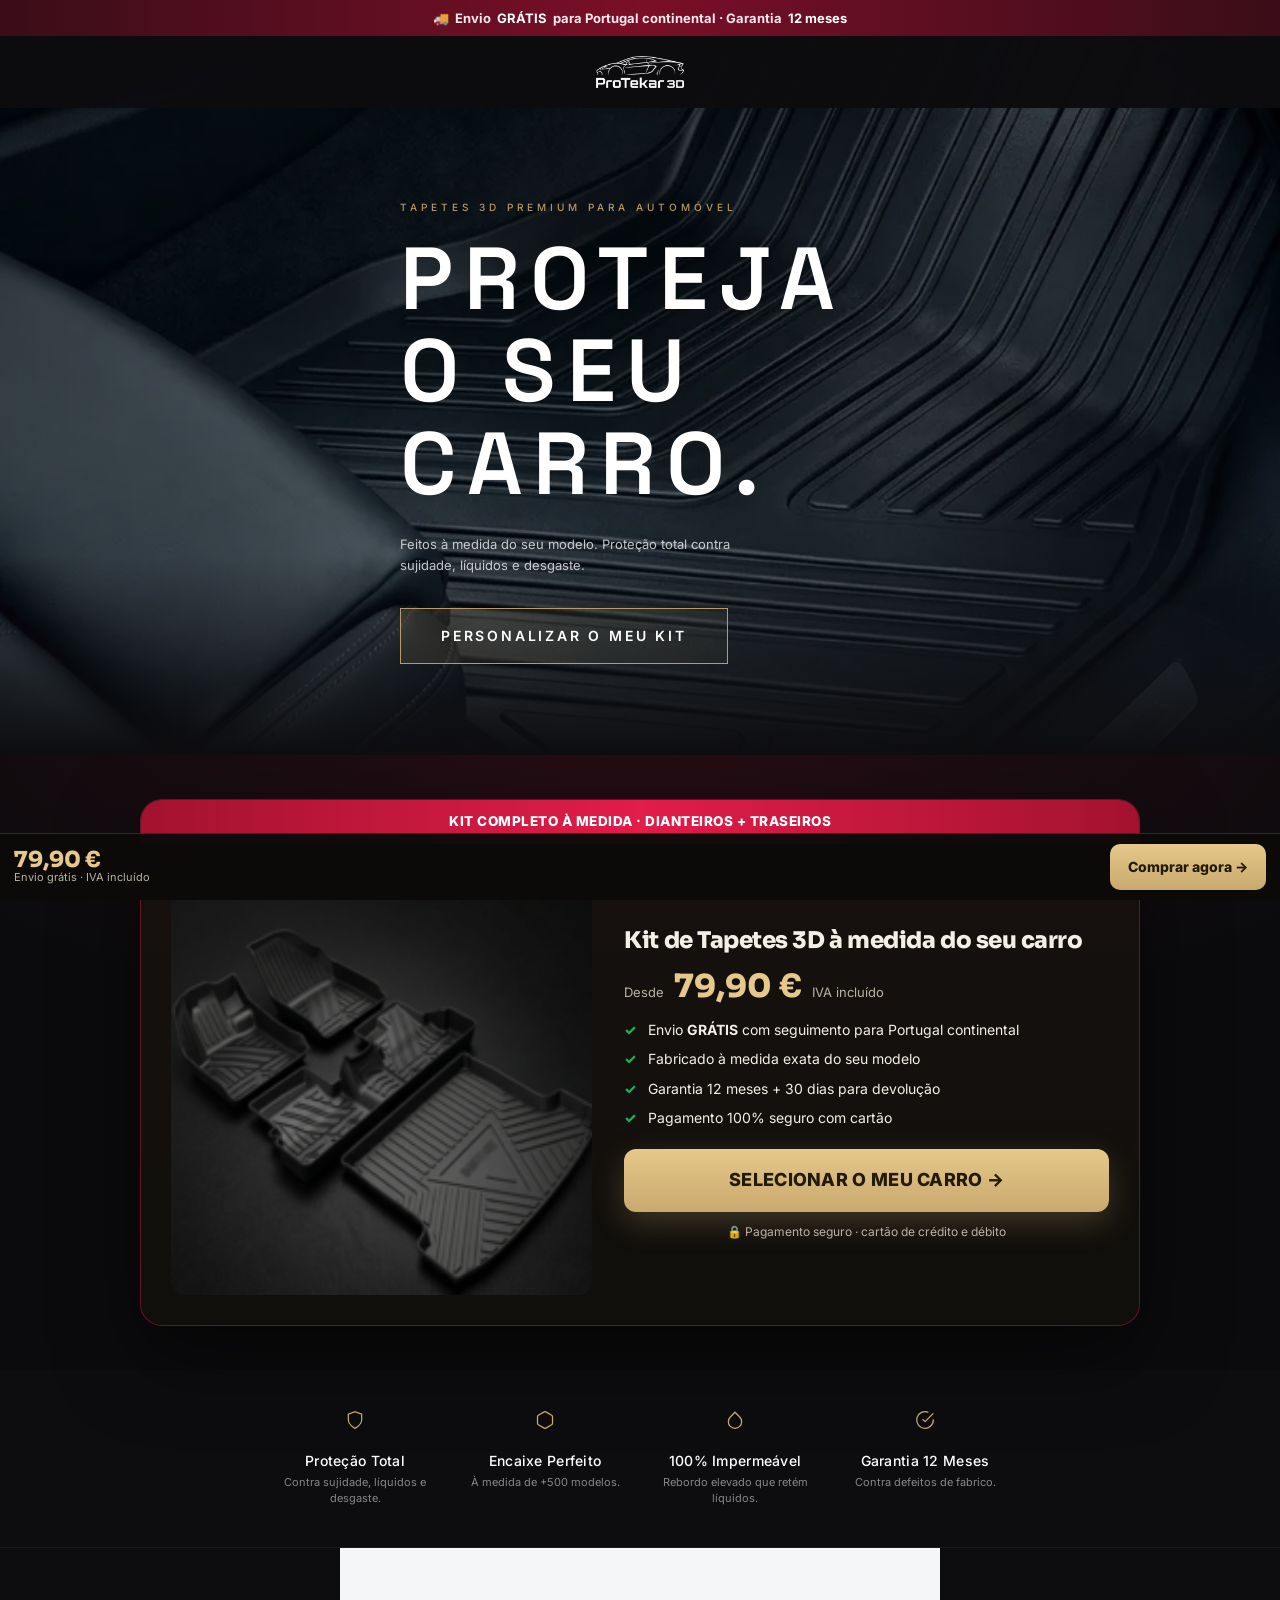
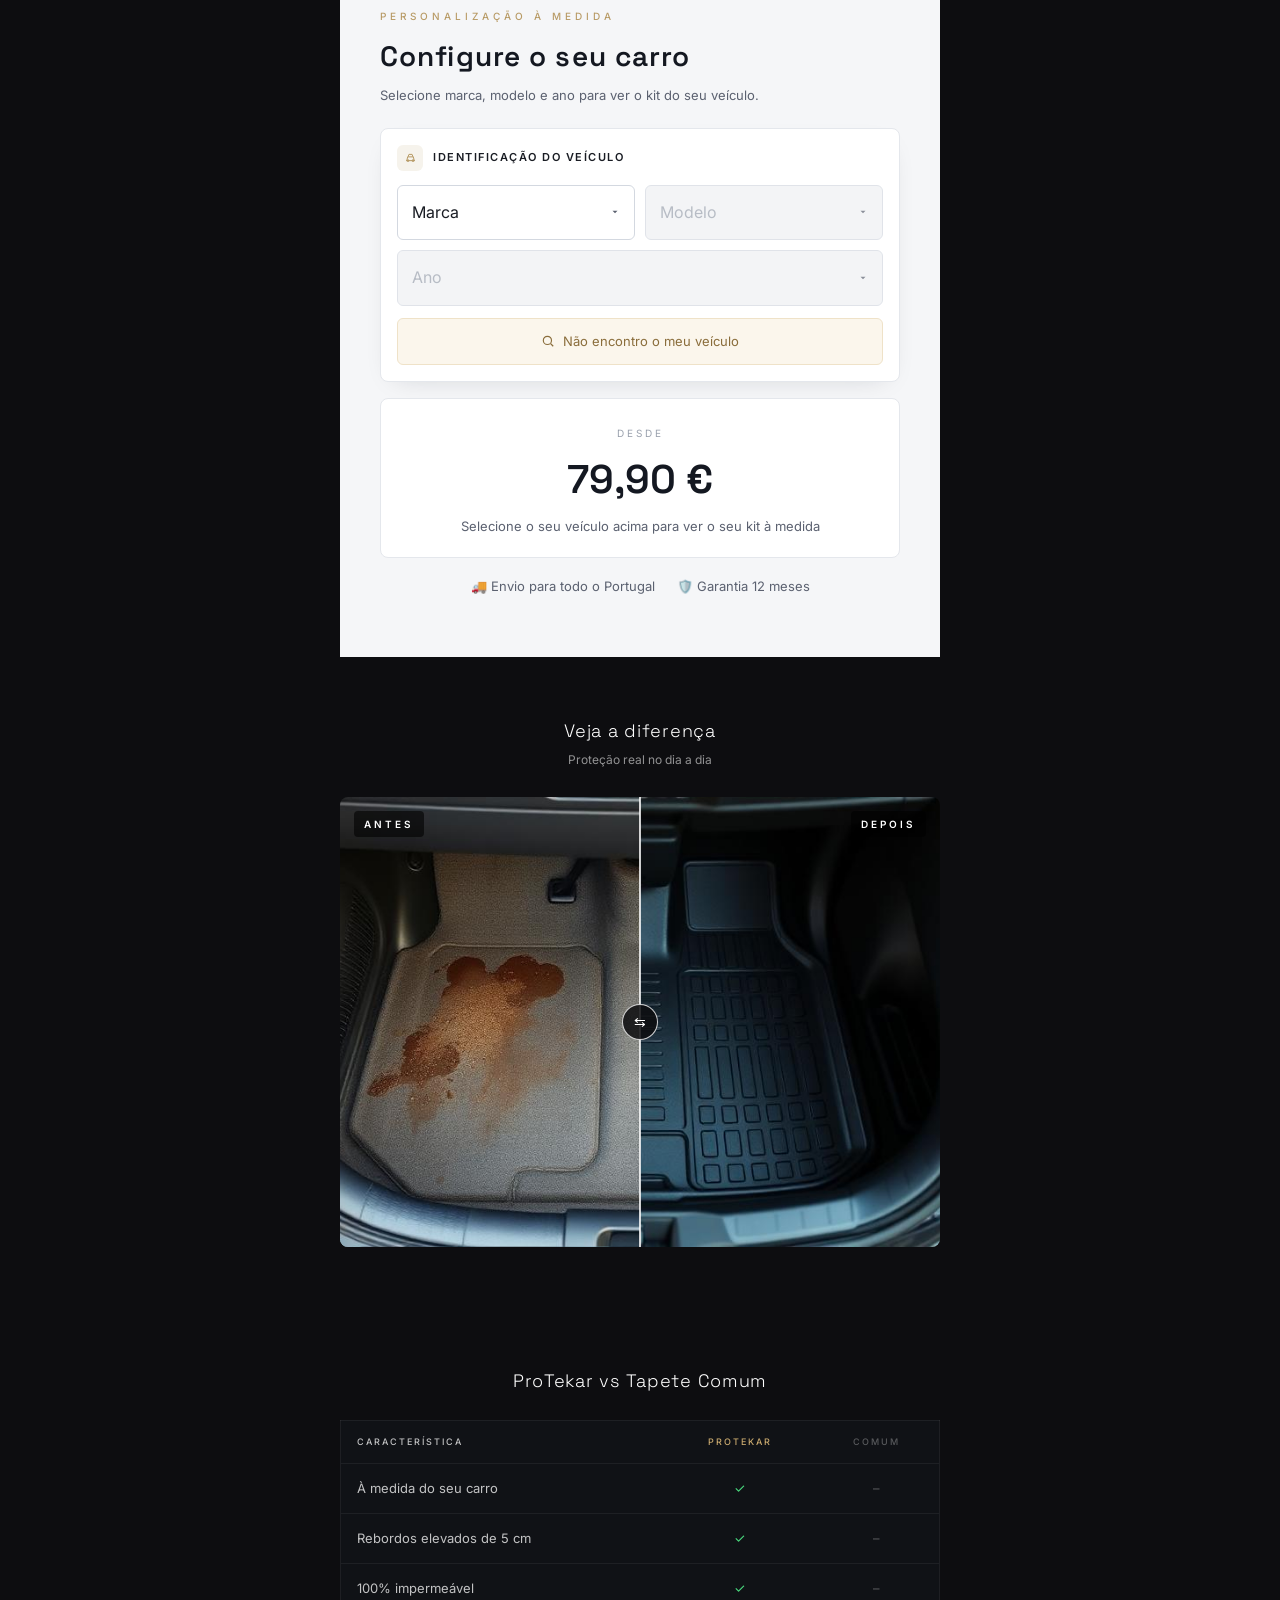
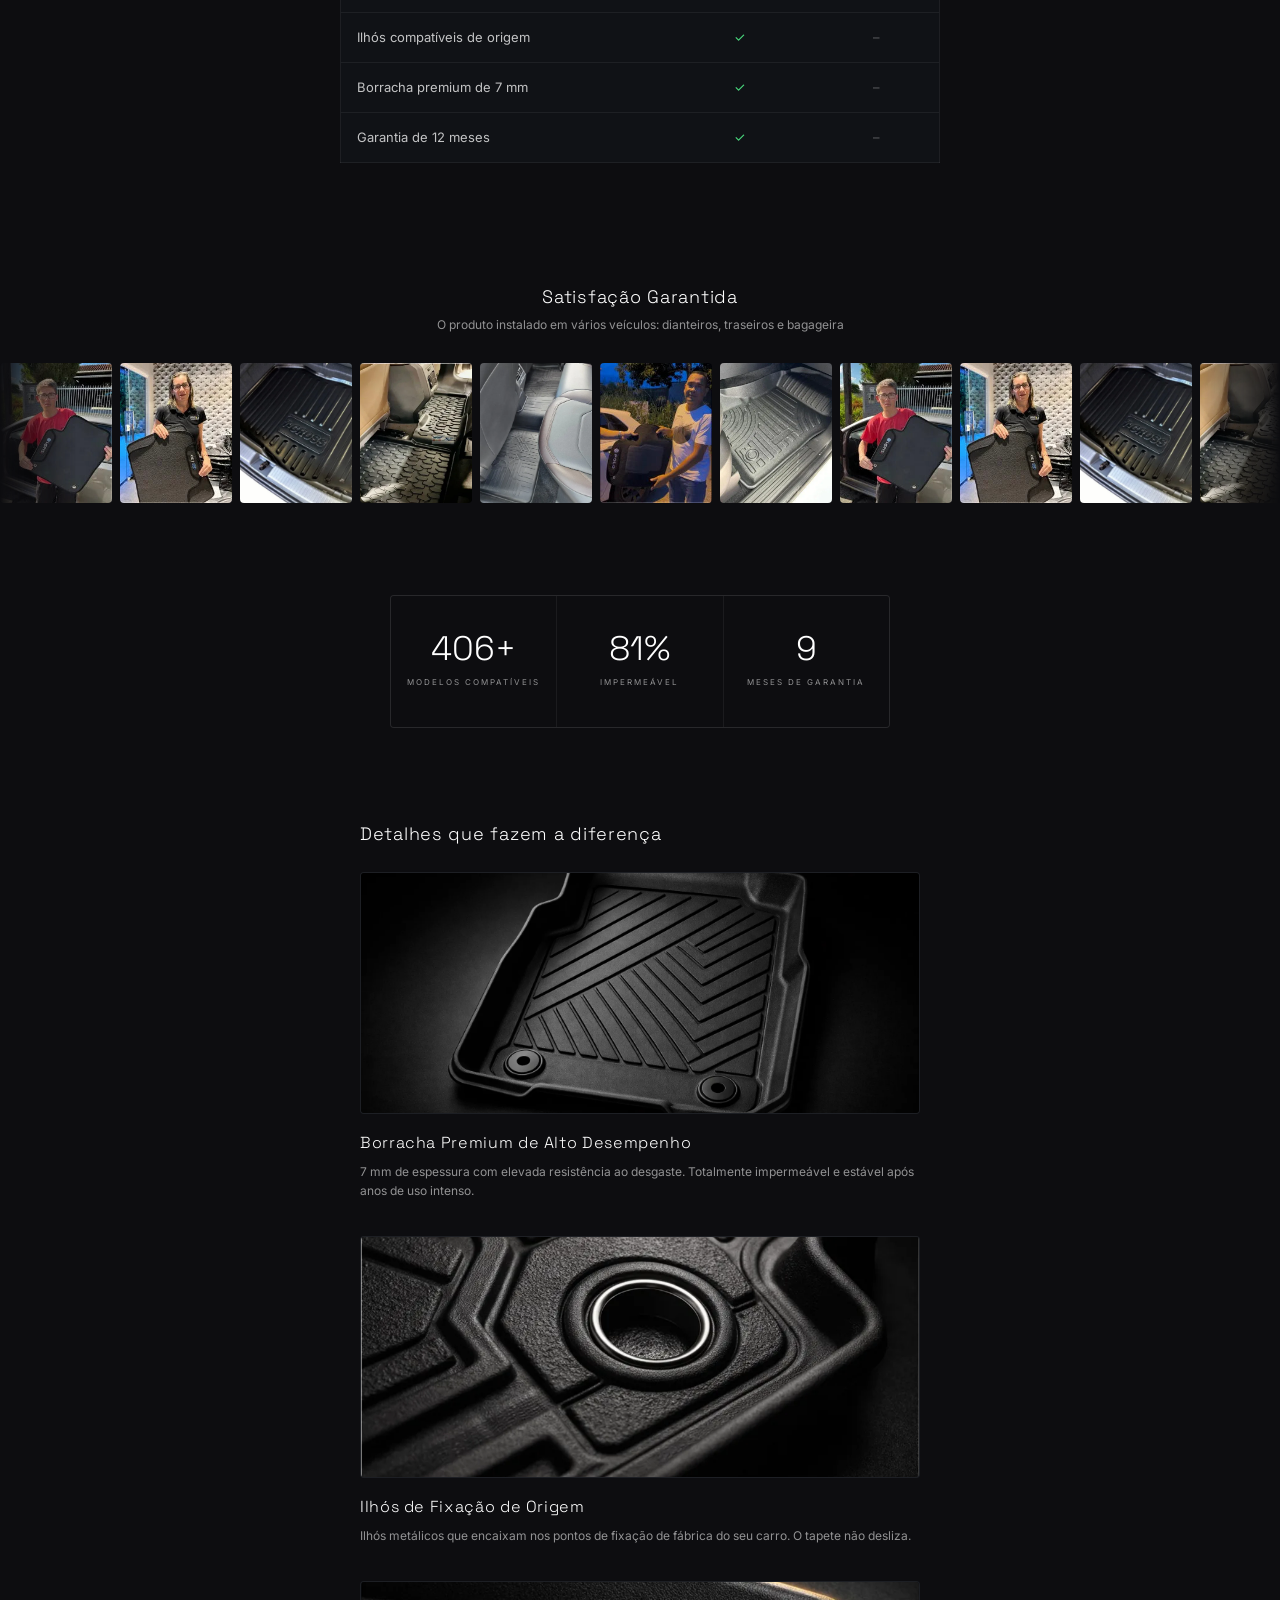
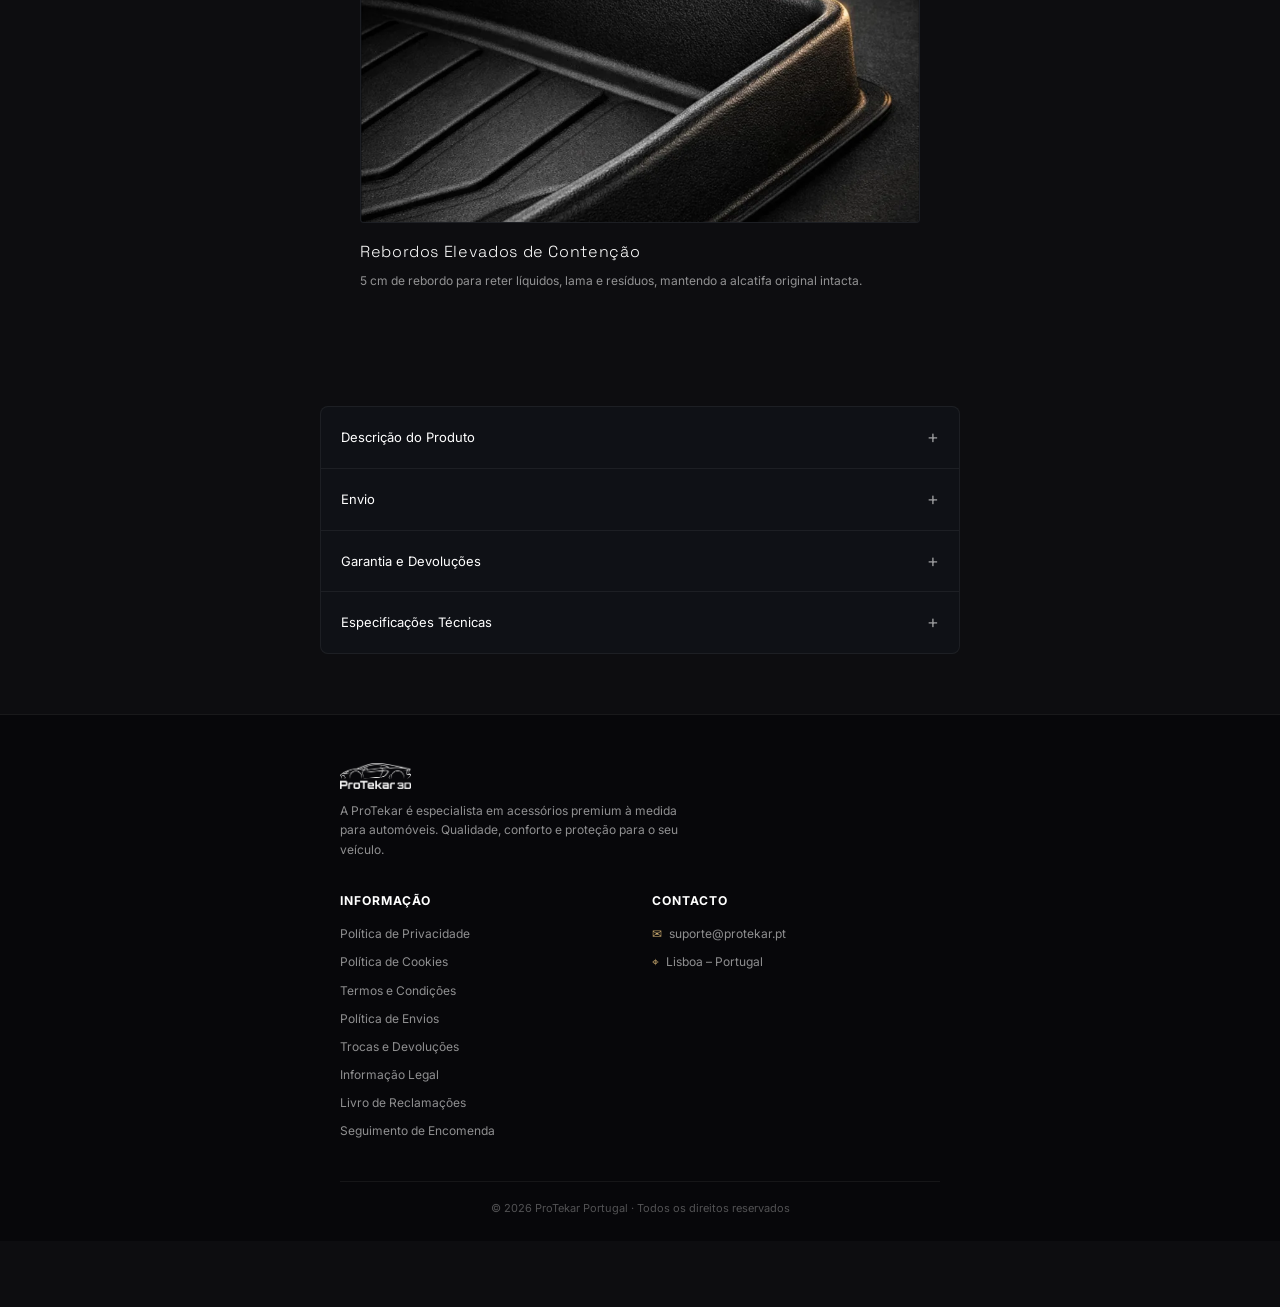
==== commit 575d0f63: "Adiciona checkout com o design da ProTekar Uruguai e pagamento com Stripe - checkout.html: passos, d" ====
--- a/index.html
+++ b/index.html
@@ -72,7 +72,7 @@
                         <li>Garantia 12 meses + 30 dias para devolução</li>
                         <li>Pagamento 100% seguro com cartão</li>
                     </ul>
-                    <a href="#configurador" class="cta-big">SELECIONAR O MEU CARRO →</a>
+                    <a href="/checkout.html" class="cta-big">SELECIONAR O MEU CARRO →</a>
                     <div class="offer-pay">🔒 Pagamento seguro · cartão de crédito e débito</div>
                 </div>
             </div>
@@ -328,7 +328,7 @@
             <span class="price-now" data-price></span>
             <small>Envio grátis · IVA incluído</small>
         </div>
-        <a href="#configurador" class="sticky-cta">Comprar agora →</a>
+        <a href="/checkout.html" class="sticky-cta">Comprar agora →</a>
     </div>
 
     <script src="reviews.js"></script>
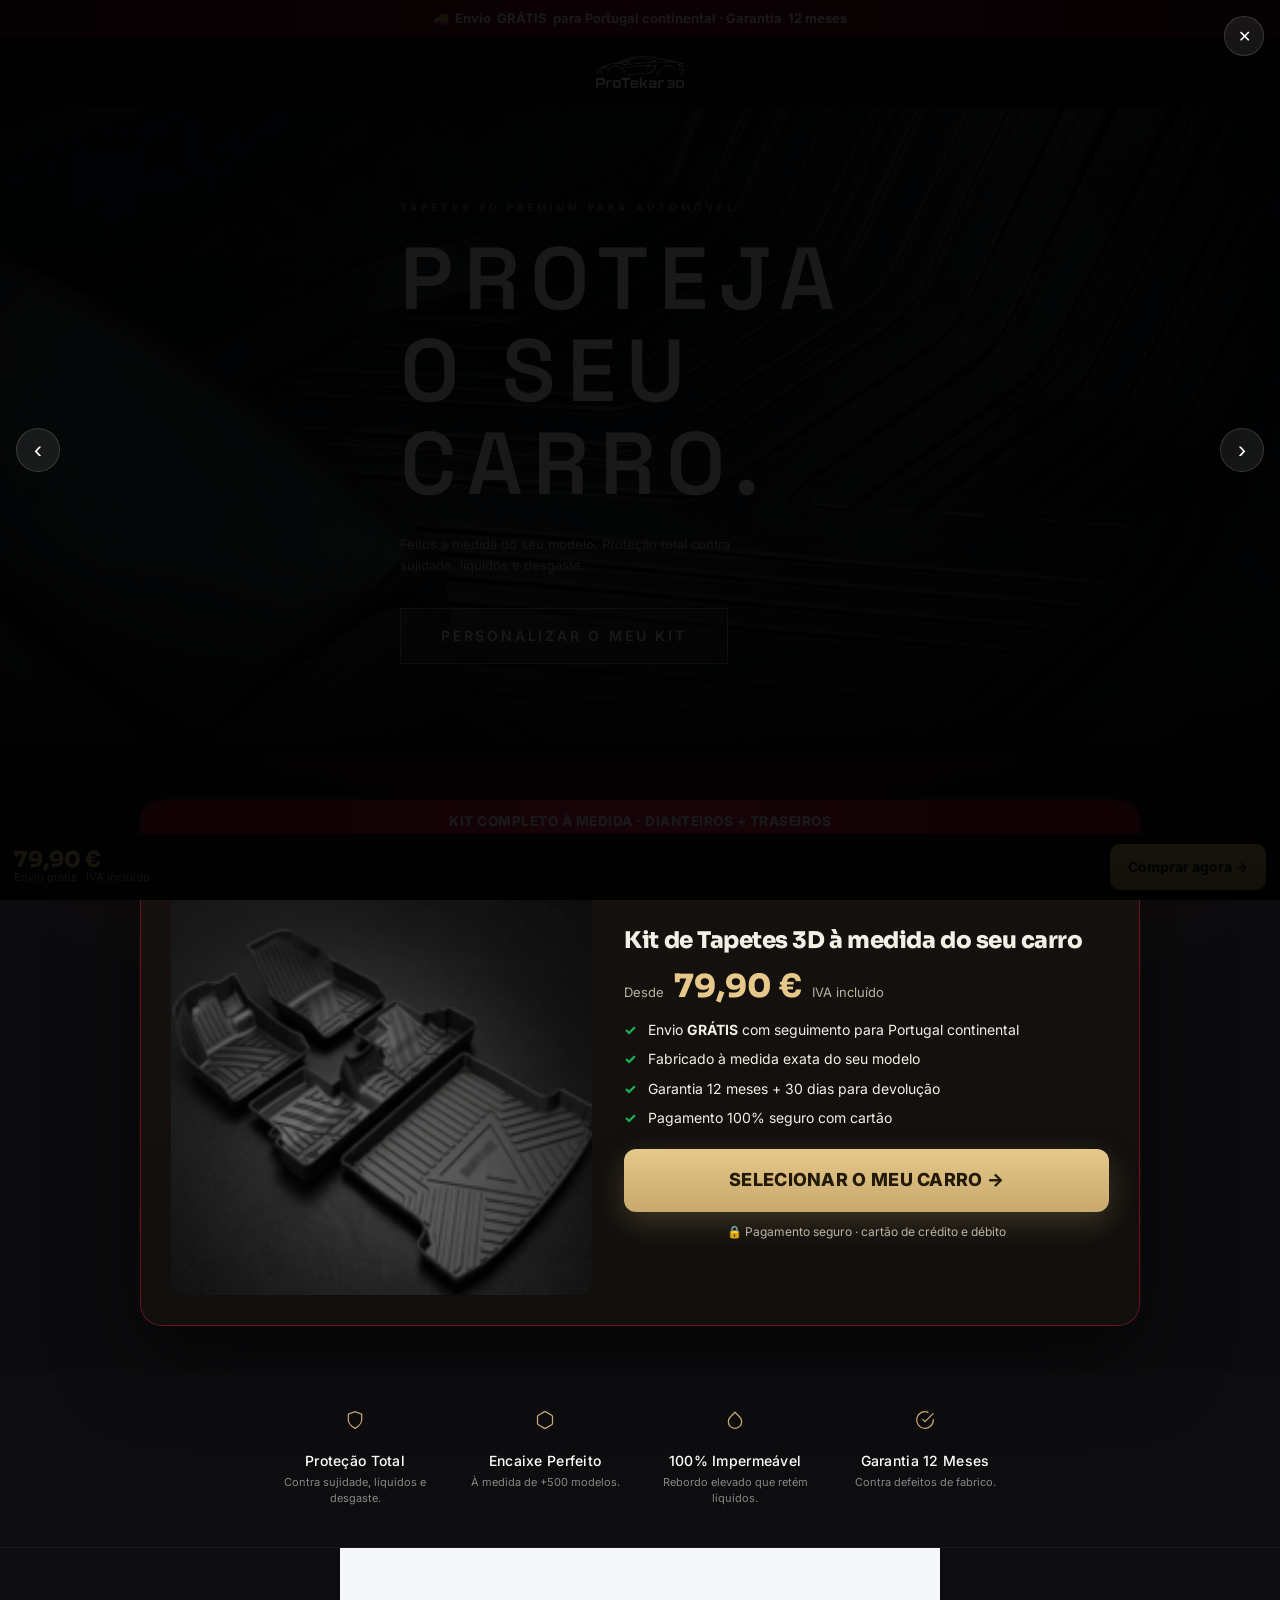
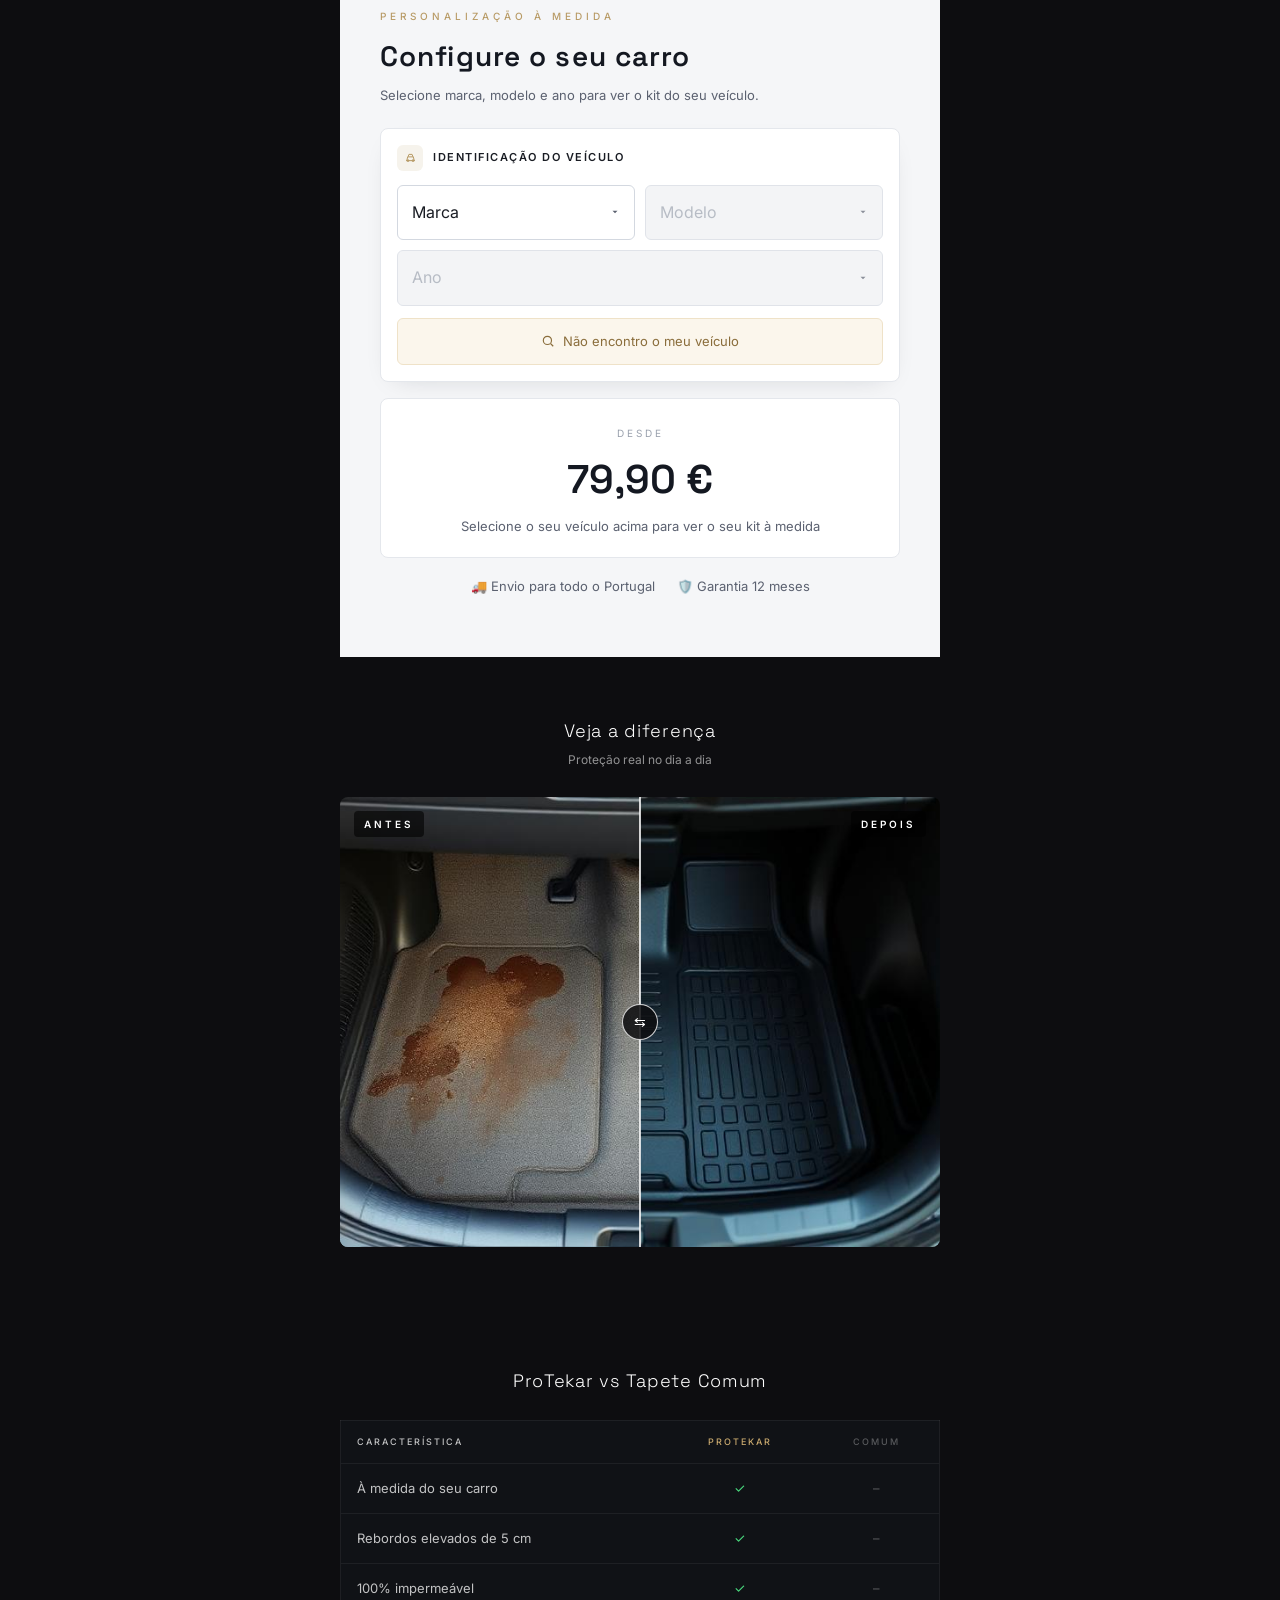
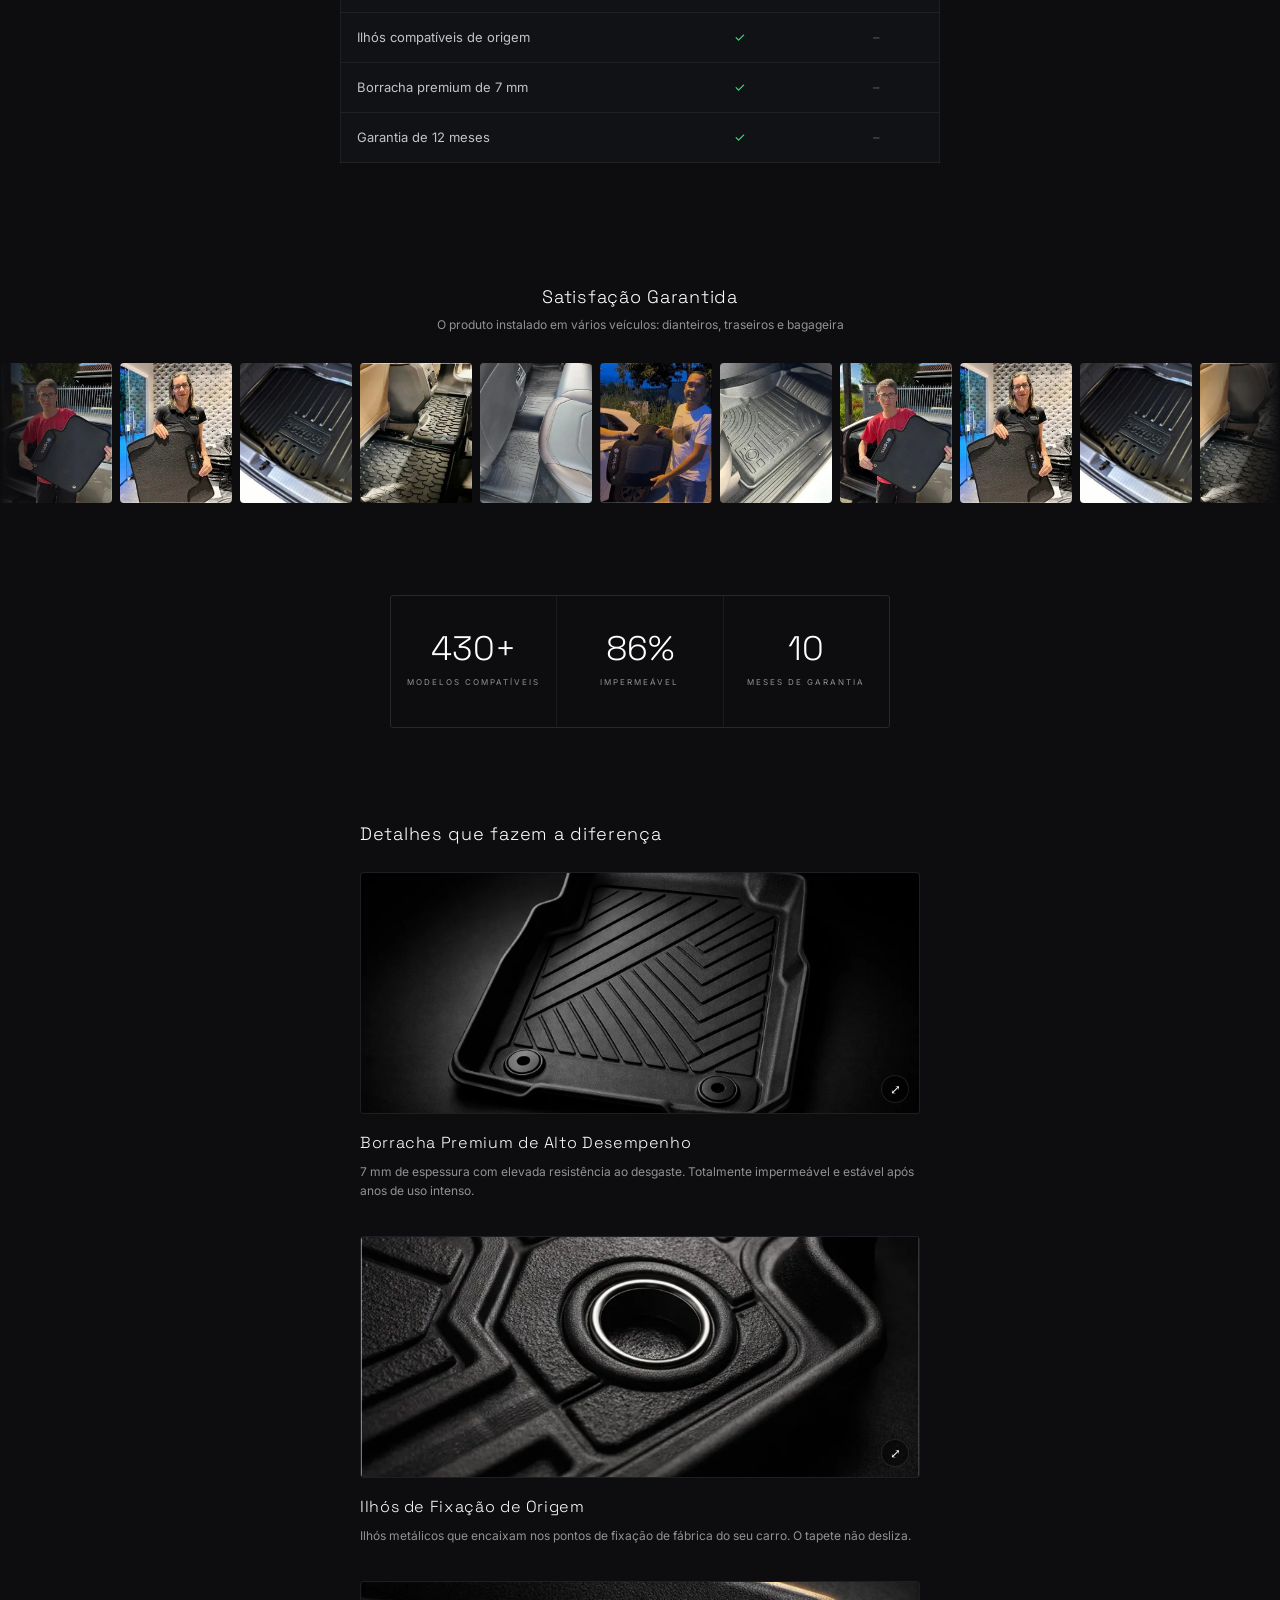
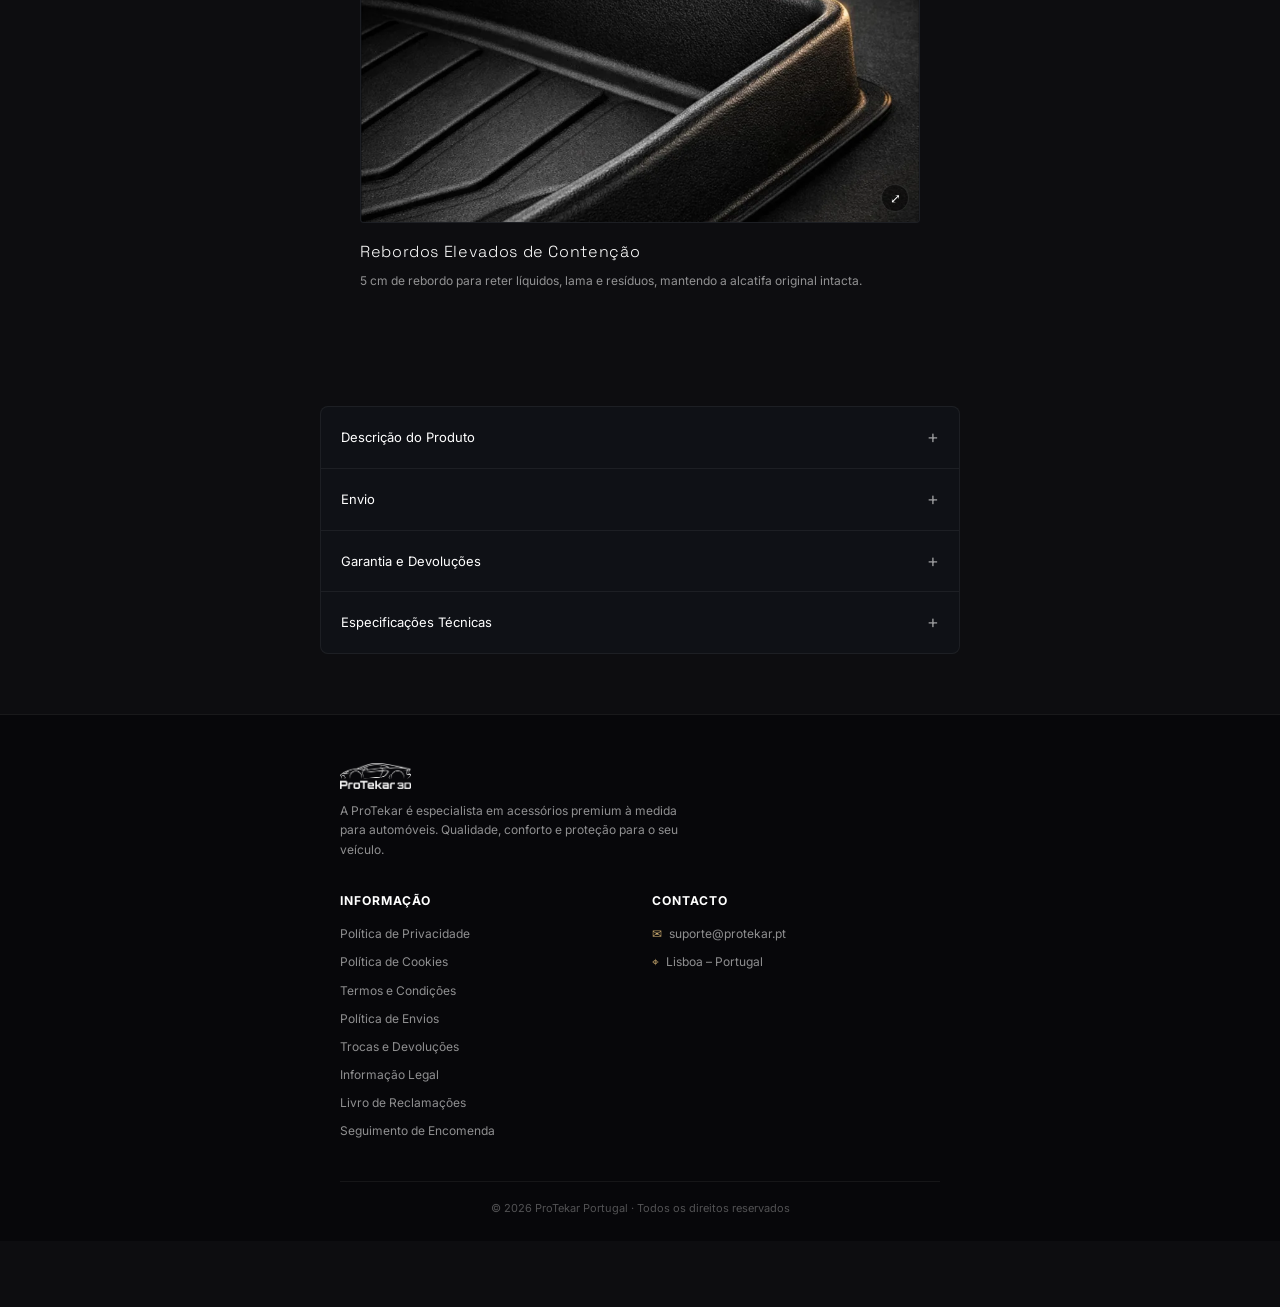
==== commit 22004142: "Amplia marcas do configurador e adiciona fotos ampliáveis - 25 marcas novas (BYD, MG, Tesla, Jeep, L" ====
--- a/index.html
+++ b/index.html
@@ -119,26 +119,6 @@
             <div class="config-grid">
                 <select id="marca" aria-label="Marca">
                     <option value="">Marca</option>
-                    <option value="audi">AUDI</option>
-                    <option value="bmw">BMW</option>
-                    <option value="citroen">CITROËN</option>
-                    <option value="cupra">CUPRA</option>
-                    <option value="dacia">DACIA</option>
-                    <option value="fiat">FIAT</option>
-                    <option value="ford">FORD</option>
-                    <option value="hyundai">HYUNDAI</option>
-                    <option value="kia">KIA</option>
-                    <option value="mazda">MAZDA</option>
-                    <option value="mercedes">MERCEDES-BENZ</option>
-                    <option value="nissan">NISSAN</option>
-                    <option value="opel">OPEL</option>
-                    <option value="peugeot">PEUGEOT</option>
-                    <option value="renault">RENAULT</option>
-                    <option value="seat">SEAT</option>
-                    <option value="skoda">ŠKODA</option>
-                    <option value="toyota">TOYOTA</option>
-                    <option value="volkswagen">VOLKSWAGEN</option>
-                    <option value="volvo">VOLVO</option>
                 </select>
                 <select id="modelo" aria-label="Modelo" disabled>
                     <option value="">Modelo</option>
@@ -322,6 +302,17 @@
         </div>
     </footer>
 
+    <!-- Lightbox -->
+    <div class="lightbox" id="lightbox" role="dialog" aria-modal="true" aria-label="Foto ampliada" hidden>
+        <button class="lb-close" id="lbClose" aria-label="Fechar">✕</button>
+        <button class="lb-nav lb-prev" id="lbPrev" aria-label="Foto anterior">‹</button>
+        <figure class="lb-figure">
+            <img id="lbImg" alt="">
+            <figcaption id="lbCaption"></figcaption>
+        </figure>
+        <button class="lb-nav lb-next" id="lbNext" aria-label="Foto seguinte">›</button>
+    </div>
+
     <!-- Sticky buy bar -->
     <div class="sticky" id="buybar">
         <div class="sticky-info">
--- a/index.css
+++ b/index.css
@@ -542,6 +542,7 @@
 /* ---- Details ---- */
 .detalle { max-width: 560px; margin: 0 auto 36px; }
 .detalle-image {
+    position: relative;
     border: 1px solid var(--border-color);
     background: var(--bg-card);
     border-radius: 4px;
@@ -627,6 +628,46 @@
     white-space: nowrap;
 }
 
+/* ---- Lightbox ---- */
+.zoomable { cursor: zoom-in; }
+.zoom-icon {
+    position: absolute;
+    right: 10px; bottom: 10px;
+    width: 28px; height: 28px;
+    border-radius: 50%;
+    display: grid; place-items: center;
+    background: rgba(0, 0, 0, .5);
+    border: 1px solid rgba(255, 255, 255, .1);
+    font-size: 13px;
+    pointer-events: none;
+}
+.lightbox {
+    position: fixed; inset: 0;
+    z-index: 100;
+    display: flex;
+    align-items: center;
+    justify-content: center;
+    padding: 16px;
+    background: rgba(0, 0, 0, .9);
+}
+.lb-figure { margin: 0; max-width: min(92vw, 900px); text-align: center; }
+.lb-figure img { max-height: 80vh; width: auto; margin: 0 auto; border-radius: 8px; }
+.lb-figure figcaption { margin-top: 10px; font-size: 13px; color: var(--text-secondary); }
+.lb-close, .lb-nav {
+    position: absolute;
+    border: 1px solid rgba(255, 255, 255, .15);
+    background: rgba(255, 255, 255, .08);
+    color: #fff;
+    border-radius: 50%;
+    cursor: pointer;
+}
+.lb-close { top: calc(16px + env(safe-area-inset-top, 0px)); right: 16px; width: 40px; height: 40px; font-size: 16px; }
+.lb-nav { top: 50%; transform: translateY(-50%); width: 44px; height: 44px; font-size: 24px; line-height: 1; }
+.lb-prev { left: 16px; }
+.lb-next { right: 16px; }
+.lb-close:hover, .lb-nav:hover { background: rgba(255, 255, 255, .18); }
+@media (max-width: 640px) { .lb-nav { top: auto; bottom: 24px; transform: none; } }
+
 /* ---- Reveal ---- */
 .reveal { opacity: 0; transform: translateY(20px); transition: opacity .7s ease, transform .7s ease; }
 .reveal.visible { opacity: 1; transform: none; }
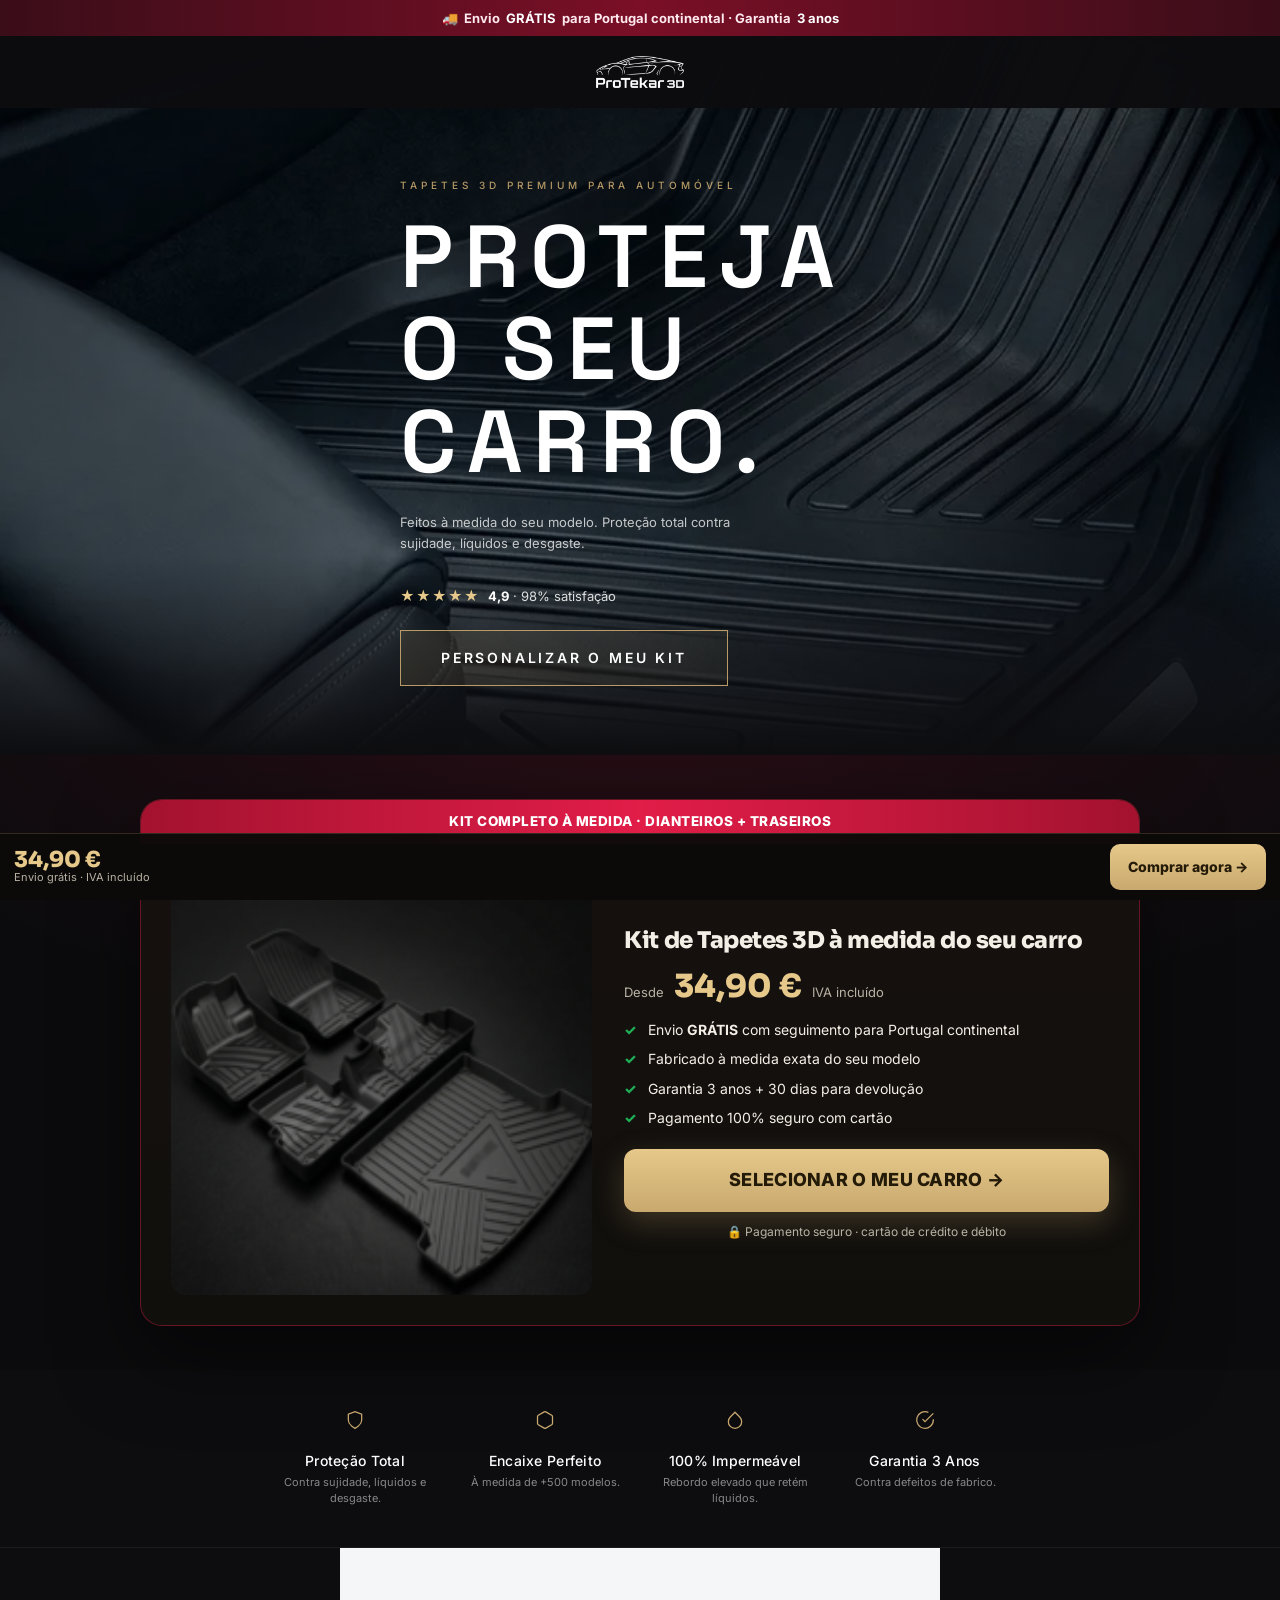
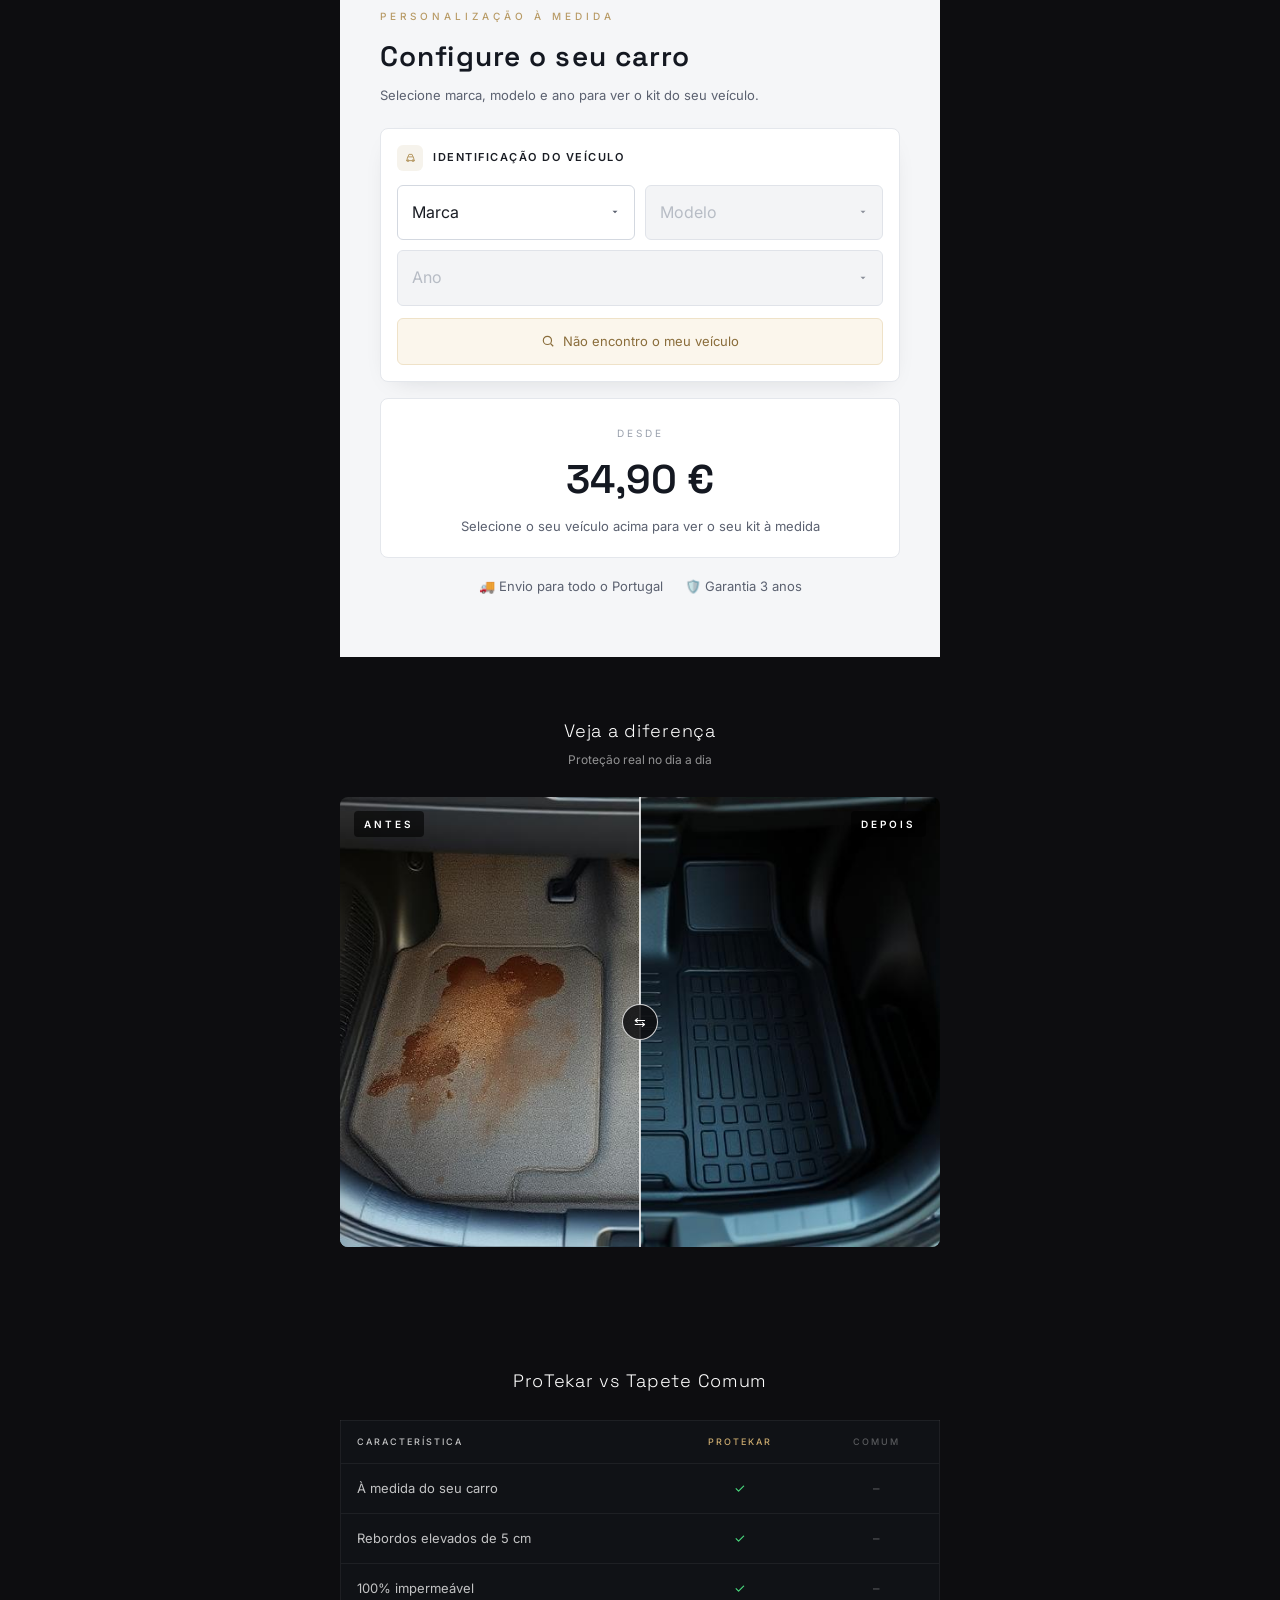
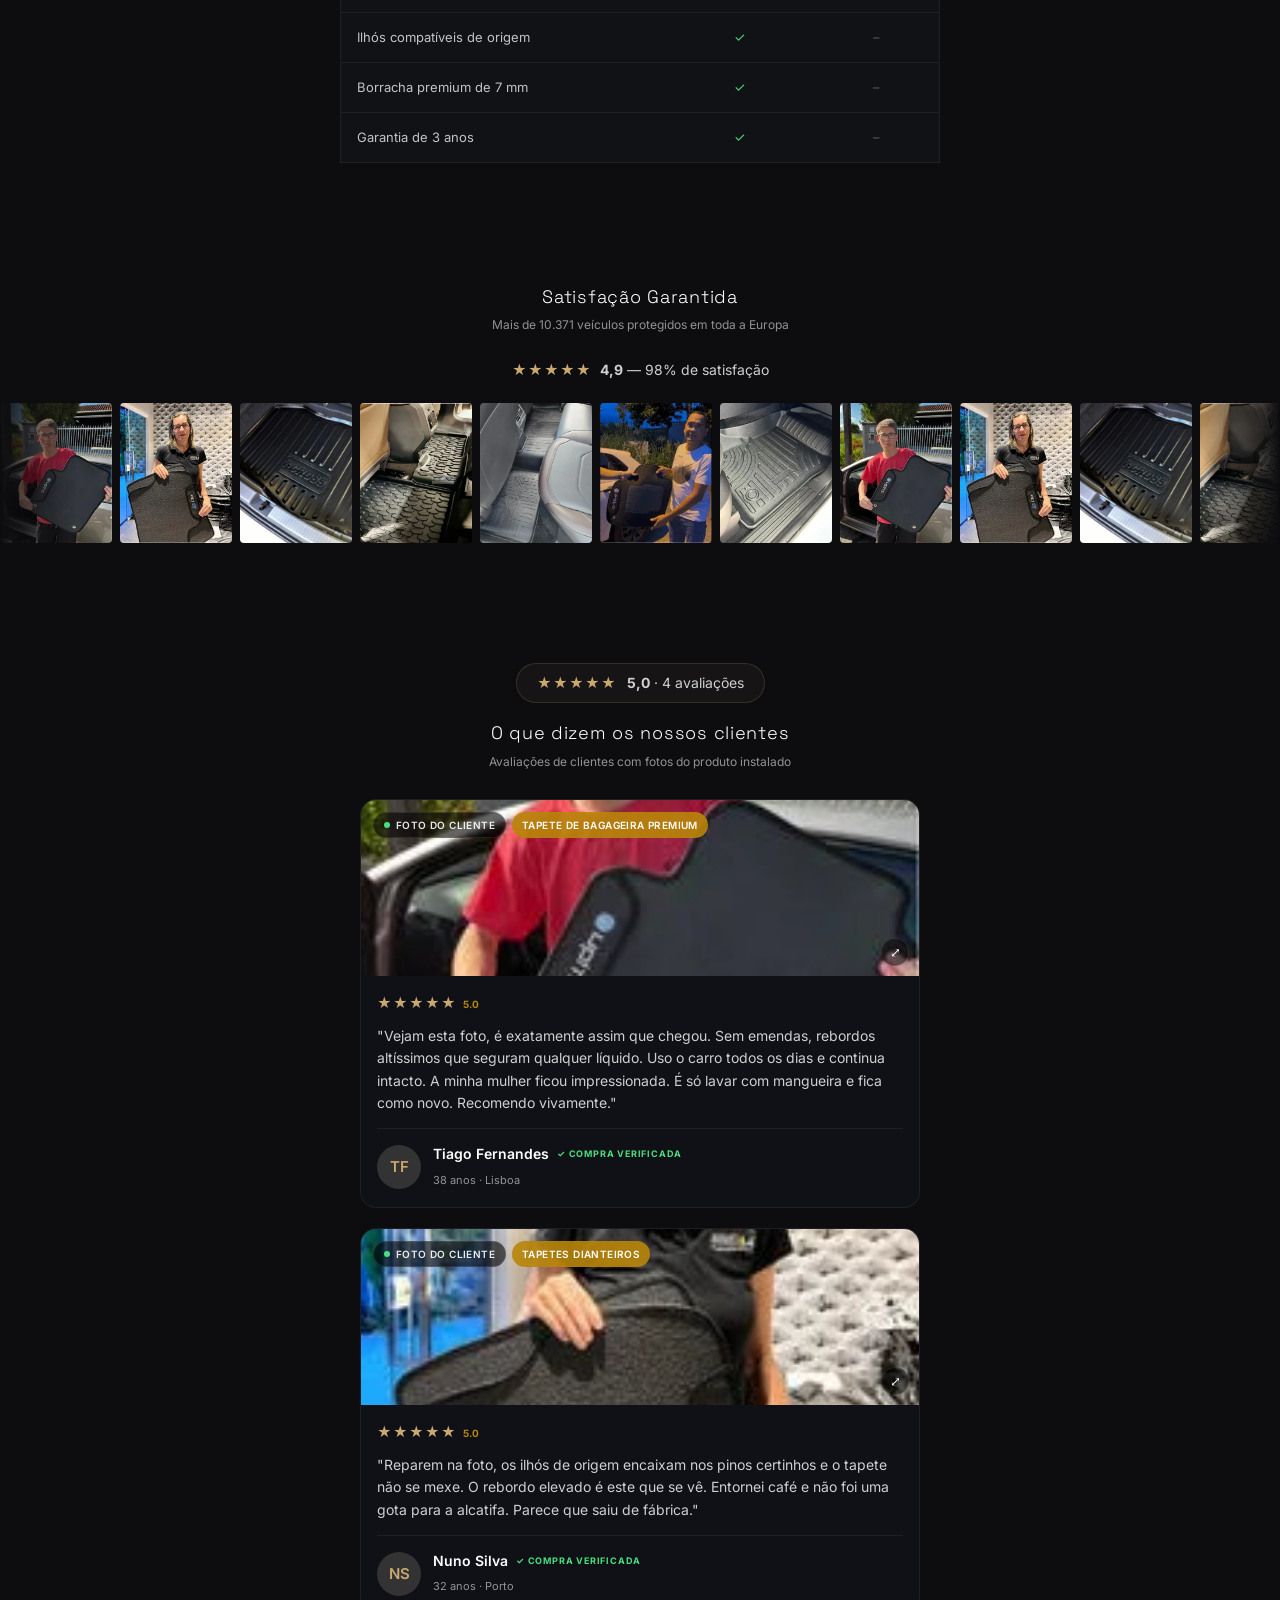
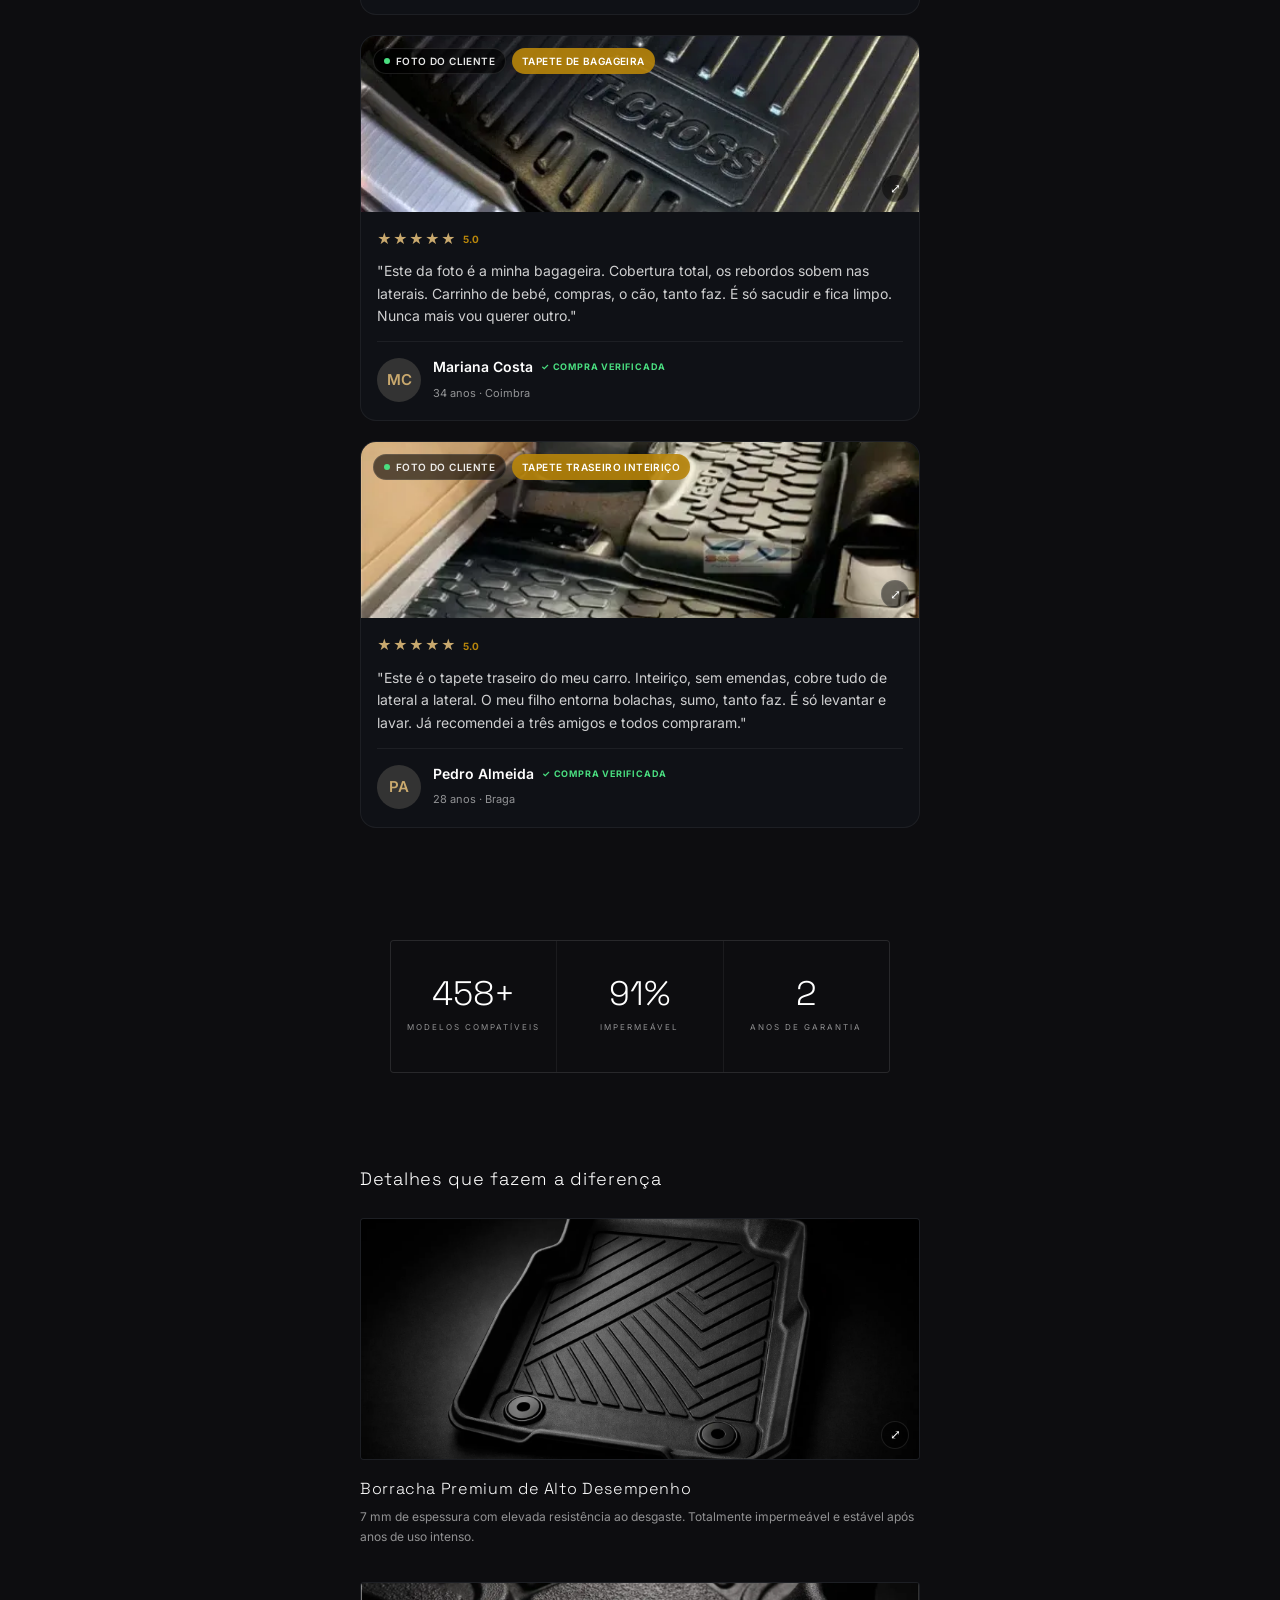
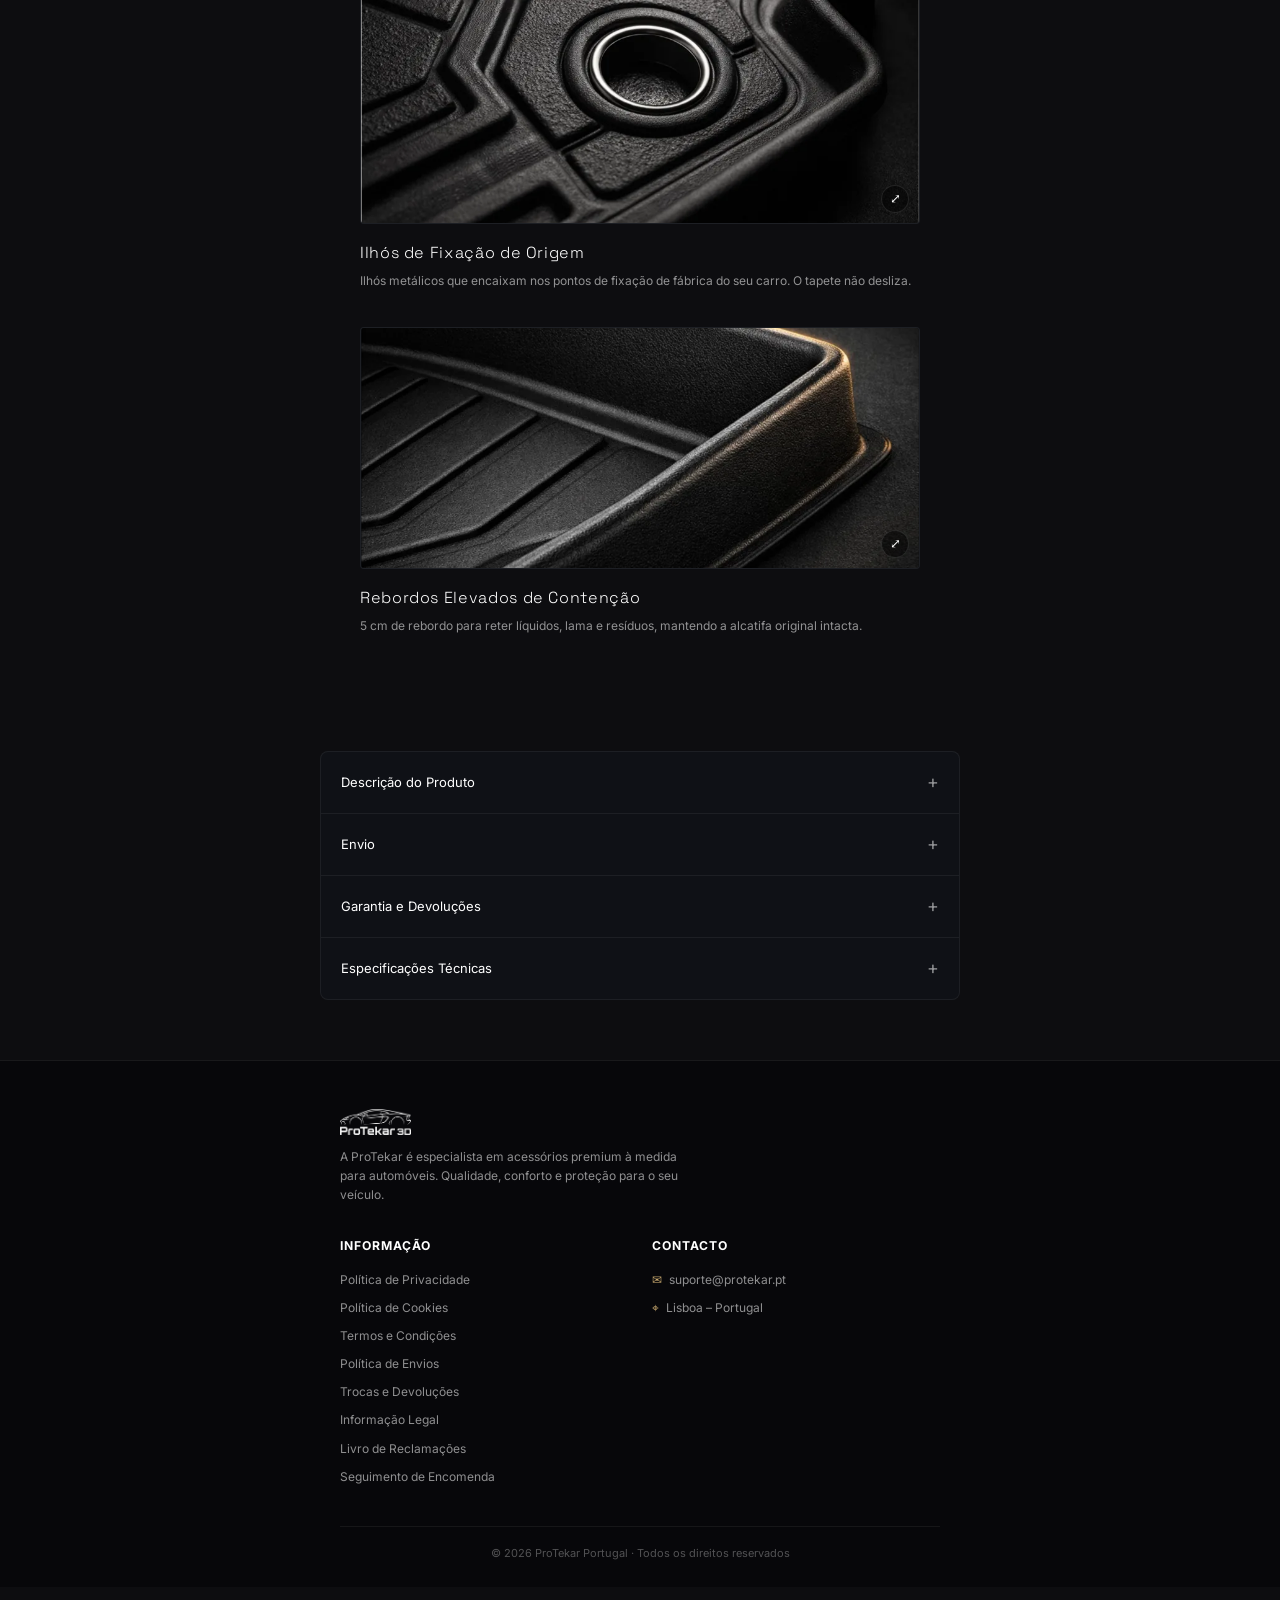
==== commit 7cd1b88a: "Paridade com template TapperCar: seletor de kits, garantia 3 anos e prova social - Configurador: nov" ====
--- a/index.html
+++ b/index.html
@@ -13,7 +13,7 @@
 <body>
     <!-- Top bar -->
     <div class="topbar">
-        <span>🚚</span> Envio <b>GRÁTIS</b> para Portugal continental · Garantia <b>12 meses</b>
+        <span>🚚</span> Envio <b>GRÁTIS</b> para Portugal continental · Garantia <b>3 anos</b>
     </div>
 
     <!-- Header -->
@@ -36,6 +36,7 @@
         <a href="#configurador">Configure o seu carro</a>
         <a href="#comparativo">Antes e depois</a>
         <a href="#satisfaccion">O produto instalado</a>
+        <a href="#resenas">Testemunhos</a>
         <a href="#detalles">Detalhes</a>
         <a href="#faq">Perguntas frequentes</a>
     </nav>
@@ -49,6 +50,10 @@
             <p class="hero-subtitle">Tapetes 3D premium para automóvel</p>
             <h1 class="hero-title">Proteja o seu carro.</h1>
             <p class="hero-description">Feitos à medida do seu modelo. Proteção total contra sujidade, líquidos e desgaste.</p>
+            <div class="hero-rating">
+                <span class="stars">★★★★★</span>
+                <span class="hero-rating-text"><strong>4,9</strong> · 98% satisfação</span>
+            </div>
             <a href="#configurador" class="btn-outline">PERSONALIZAR O MEU KIT</a>
         </div>
     </section>
@@ -69,10 +74,10 @@
                     <ul class="offer-list">
                         <li>Envio <b>GRÁTIS</b> com seguimento para Portugal continental</li>
                         <li>Fabricado à medida exata do seu modelo</li>
-                        <li>Garantia 12 meses + 30 dias para devolução</li>
+                        <li>Garantia 3 anos + 30 dias para devolução</li>
                         <li>Pagamento 100% seguro com cartão</li>
                     </ul>
-                    <a href="/checkout.html" class="cta-big">SELECIONAR O MEU CARRO →</a>
+                    <a href="#configurador" class="cta-big">SELECIONAR O MEU CARRO →</a>
                     <div class="offer-pay">🔒 Pagamento seguro · cartão de crédito e débito</div>
                 </div>
             </div>
@@ -98,7 +103,7 @@
         </div>
         <div class="beneficio">
             <svg viewBox="0 0 24 24"><path d="M22 11.08V12a10 10 0 11-5.93-9.14"/><polyline points="22 4 12 14.01 9 11.01"/></svg>
-            <h3>Garantia 12 Meses</h3>
+            <h3>Garantia 3 Anos</h3>
             <p>Contra defeitos de fabrico.</p>
         </div>
     </section>
@@ -137,7 +142,7 @@
 
         <ul class="cfg-perks">
             <li>🚚 Envio para todo o Portugal</li>
-            <li>🛡️ Garantia 12 meses</li>
+            <li>🛡️ Garantia 3 anos</li>
         </ul>
     </section>
 
@@ -171,7 +176,7 @@
                     <tr><td>100% impermeável</td><td class="yes">✓</td><td class="no">–</td></tr>
                     <tr><td>Ilhós compatíveis de origem</td><td class="yes">✓</td><td class="no">–</td></tr>
                     <tr><td>Borracha premium de 7 mm</td><td class="yes">✓</td><td class="no">–</td></tr>
-                    <tr><td>Garantia de 12 meses</td><td class="yes">✓</td><td class="no">–</td></tr>
+                    <tr><td>Garantia de 3 anos</td><td class="yes">✓</td><td class="no">–</td></tr>
                 </tbody>
             </table>
         </div>
@@ -180,7 +185,11 @@
     <!-- Product photo marquee -->
     <section class="satisfaccion" id="satisfaccion">
         <h2 class="section-title-center">Satisfação Garantida</h2>
-        <p class="section-sub-center">O produto instalado em vários veículos: dianteiros, traseiros e bagageira</p>
+        <p class="section-sub-center">Mais de 10.371 veículos protegidos em toda a Europa</p>
+        <div class="sat-rating">
+            <span class="stars">★★★★★</span>
+            <span class="rating-inline"><strong>4,9</strong> — 98% de satisfação</span>
+        </div>
         <div class="marquee" aria-label="Fotos do produto instalado">
             <div class="marquee-track">
                 <img src="images/cliente-1.png" alt="Tapete ProTekar instalado">
@@ -219,7 +228,7 @@
         <div class="stats-grid">
             <div class="stat"><span class="stat-num" data-count="500" data-suffix="+">0</span><span class="stat-label">MODELOS COMPATÍVEIS</span></div>
             <div class="stat"><span class="stat-num" data-count="100" data-suffix="%">0</span><span class="stat-label">IMPERMEÁVEL</span></div>
-            <div class="stat"><span class="stat-num" data-count="12">0</span><span class="stat-label">MESES DE GARANTIA</span></div>
+            <div class="stat"><span class="stat-num" data-count="3">0</span><span class="stat-label">ANOS DE GARANTIA</span></div>
         </div>
     </section>
 
@@ -256,7 +265,7 @@
             </details>
             <details class="faq-item">
                 <summary>Garantia e Devoluções</summary>
-                <p>12 meses de garantia contra defeitos de fabrico e 30 dias para devolver o produto se não ficar satisfeito, nos termos da legislação de defesa do consumidor.</p>
+                <p>3 anos de garantia contra defeitos de fabrico e 30 dias para devolver o produto se não ficar satisfeito, nos termos da legislação de defesa do consumidor.</p>
             </details>
             <details class="faq-item">
                 <summary>Especificações Técnicas</summary>
@@ -319,7 +328,7 @@
             <span class="price-now" data-price></span>
             <small>Envio grátis · IVA incluído</small>
         </div>
-        <a href="/checkout.html" class="sticky-cta">Comprar agora →</a>
+        <a href="#configurador" class="sticky-cta">Comprar agora →</a>
     </div>
 
     <script src="reviews.js"></script>
--- a/index.css
+++ b/index.css
@@ -350,6 +350,67 @@
     font-weight: 800;
     letter-spacing: .3px;
 }
+
+/* ---- Kit picker (configurador) ---- */
+.price-card.has-vehicle { text-align: left; padding: 18px; }
+.result-avail {
+    display: flex; align-items: center; gap: 10px;
+    padding: 12px 14px; margin-bottom: 16px;
+    border: 1px solid #efe2c8; background: #fbf6ec; border-radius: 8px;
+}
+.result-avail-ic {
+    width: 24px; height: 24px; flex-shrink: 0;
+    display: grid; place-items: center; border-radius: 50%;
+    background: var(--gold-accent); color: #fff; font-size: 13px; font-weight: 700;
+}
+.result-avail-txt { display: grid; gap: 1px; }
+.result-avail-txt b { font-size: 14px; color: var(--ink); }
+.result-avail-sub { font-size: 12px; color: #7c7568; }
+.kit-eyebrow { font-size: 10px; letter-spacing: 3px; text-transform: uppercase; color: var(--gold); font-weight: 700; }
+.kit-pick-title { font-family: var(--font-heading); font-weight: 600; font-size: 20px; color: var(--ink); margin: 4px 0 14px; }
+.kit-list { display: grid; gap: 10px; }
+.kit {
+    position: relative; display: flex; align-items: flex-start; gap: 12px;
+    padding: 14px; border: 1.5px solid var(--light-border); border-radius: 12px;
+    cursor: pointer; background: #fff; transition: border-color .15s, box-shadow .15s, background .15s;
+}
+.kit input { position: absolute; opacity: 0; pointer-events: none; }
+.kit-ck {
+    width: 20px; height: 20px; flex-shrink: 0; margin-top: 2px;
+    border-radius: 50%; border: 2px solid #cfc8bb; display: grid; place-items: center;
+}
+.kit.on { border-color: var(--gold-accent); background: #fbf6ec; box-shadow: 0 0 0 3px rgba(184, 155, 102, .15); }
+.kit.on .kit-ck { border-color: var(--gold-accent); }
+.kit.on .kit-ck::after { content: ''; width: 10px; height: 10px; border-radius: 50%; background: var(--gold-accent); }
+.kit-body { flex: 1; min-width: 0; }
+.kit-head { display: flex; align-items: center; gap: 8px; flex-wrap: wrap; }
+.kit-head b { font-size: 15px; color: var(--ink); }
+.kit-badge { font-size: 9px; font-weight: 800; letter-spacing: .6px; padding: 3px 7px; border-radius: 6px; background: var(--gold-accent); color: #fff; white-space: nowrap; }
+.kit-feats { list-style: none; margin: 8px 0 0; padding: 0; display: grid; gap: 4px; }
+.kit-feats li { font-size: 12.5px; color: #5b6170; padding-left: 18px; position: relative; }
+.kit-feats li::before { content: '✓'; position: absolute; left: 0; color: var(--gold-accent); font-weight: 700; }
+.kit-price { text-align: right; flex-shrink: 0; display: grid; gap: 1px; align-content: start; }
+.kit-now { font-family: var(--font-heading); font-weight: 700; font-size: 18px; color: var(--ink); }
+.kit-old { font-size: 12px; color: #9aa1ad; }
+.kit-off { font-size: 11px; font-weight: 700; color: #12805c; }
+.kit-total {
+    display: flex; justify-content: space-between; align-items: center;
+    margin-top: 16px; padding-top: 14px; border-top: 1px solid var(--light-border);
+}
+.kit-total-l { font-size: 12px; font-weight: 600; letter-spacing: 1px; color: var(--ink-2); display: flex; align-items: center; gap: 8px; }
+.kit-total-r { white-space: nowrap; }
+.kit-total-r .kit-now { font-size: 26px; }
+.kit-total-r .kit-old { margin-left: 6px; }
+.kit-ship { text-align: center; font-size: 12px; color: #12805c; font-weight: 600; margin: 12px 0 0; }
+.kit-cta { text-align: center; }
+.kit-trust { text-align: center; font-size: 11.5px; color: #7c7568; margin: 10px 0 0; }
+
+/* ---- Rating lines ---- */
+.hero-rating { display: flex; align-items: center; gap: 8px; margin: 14px 0 22px; }
+.hero-rating .stars { color: var(--gold-bright); }
+.hero-rating-text { font-size: 13px; color: rgba(255, 255, 255, .85); }
+.hero-rating-text strong { color: #fff; }
+.sat-rating { display: flex; justify-content: center; align-items: center; gap: 8px; margin: -4px 0 22px; }
 .cfg-perks {
     list-style: none;
     display: flex;
@@ -641,6 +702,7 @@
     font-size: 13px;
     pointer-events: none;
 }
+.lightbox[hidden] { display: none; }
 .lightbox {
     position: fixed; inset: 0;
     z-index: 100;
